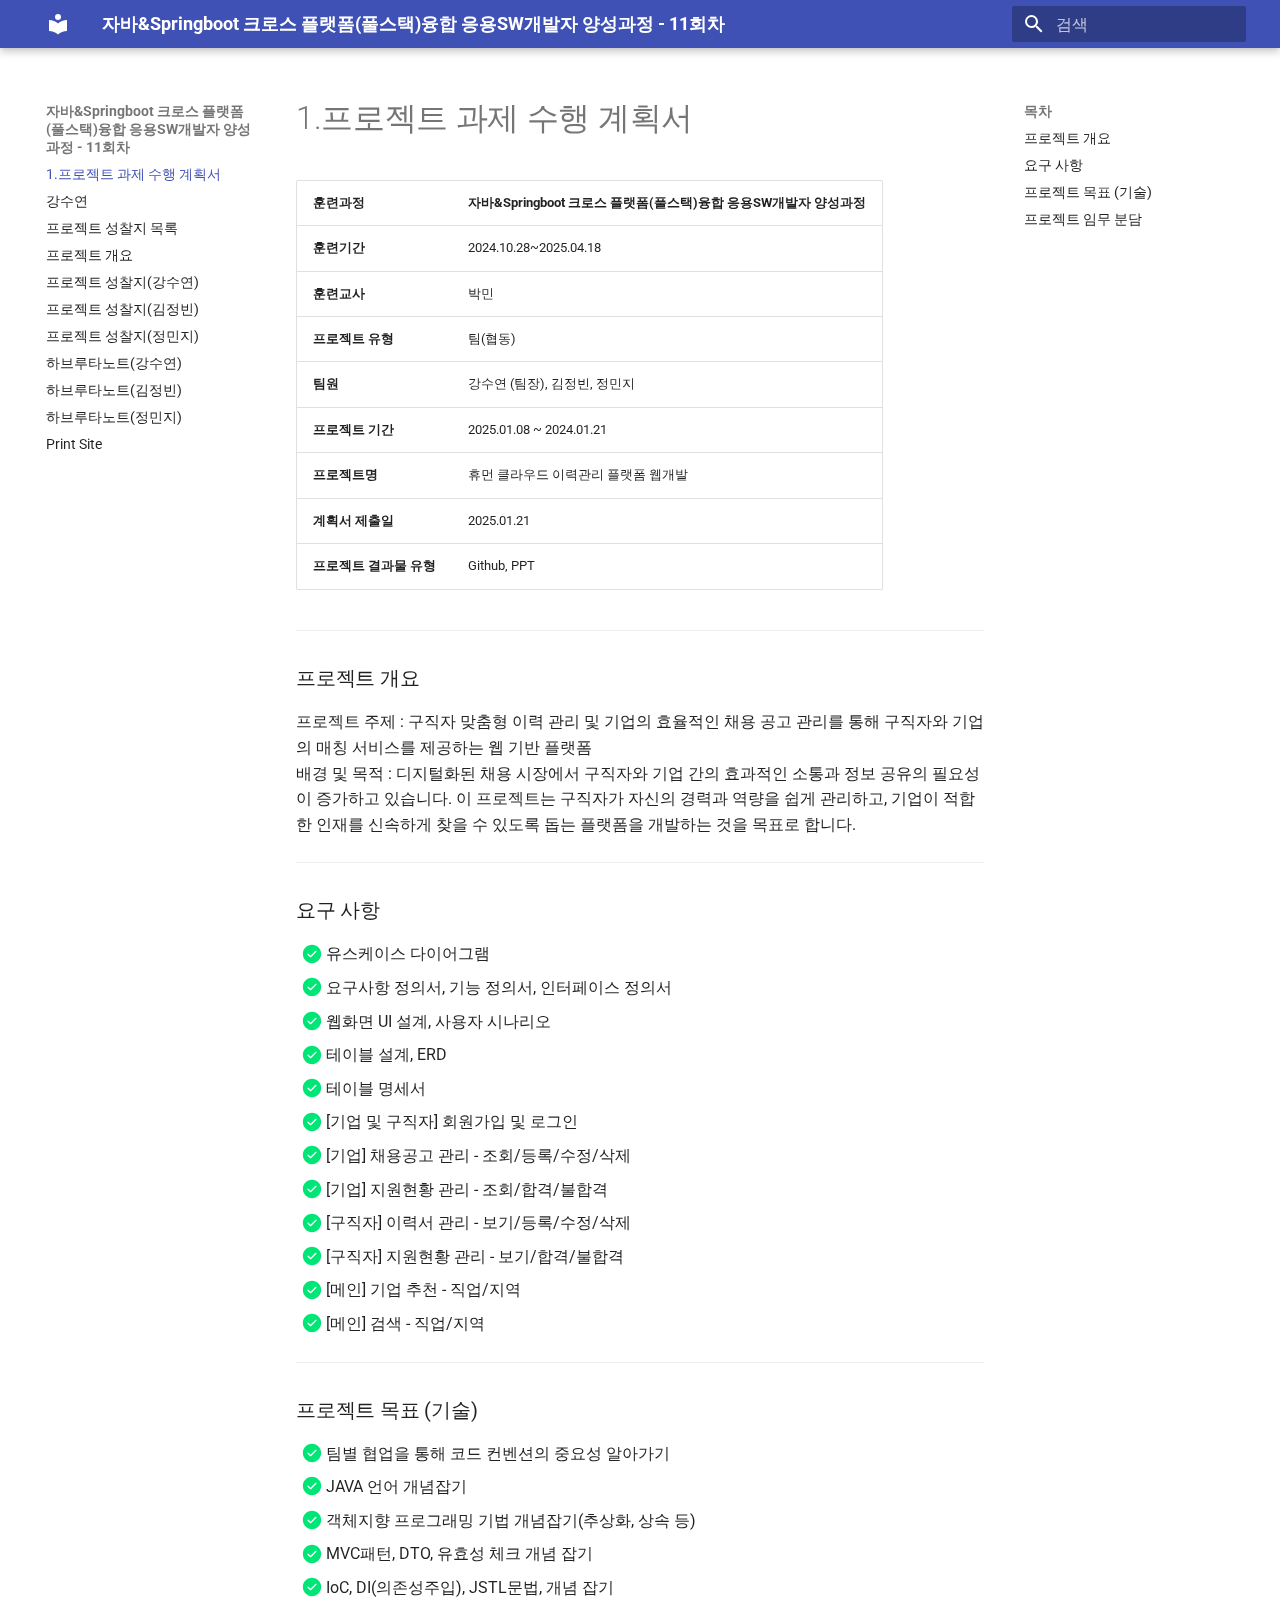
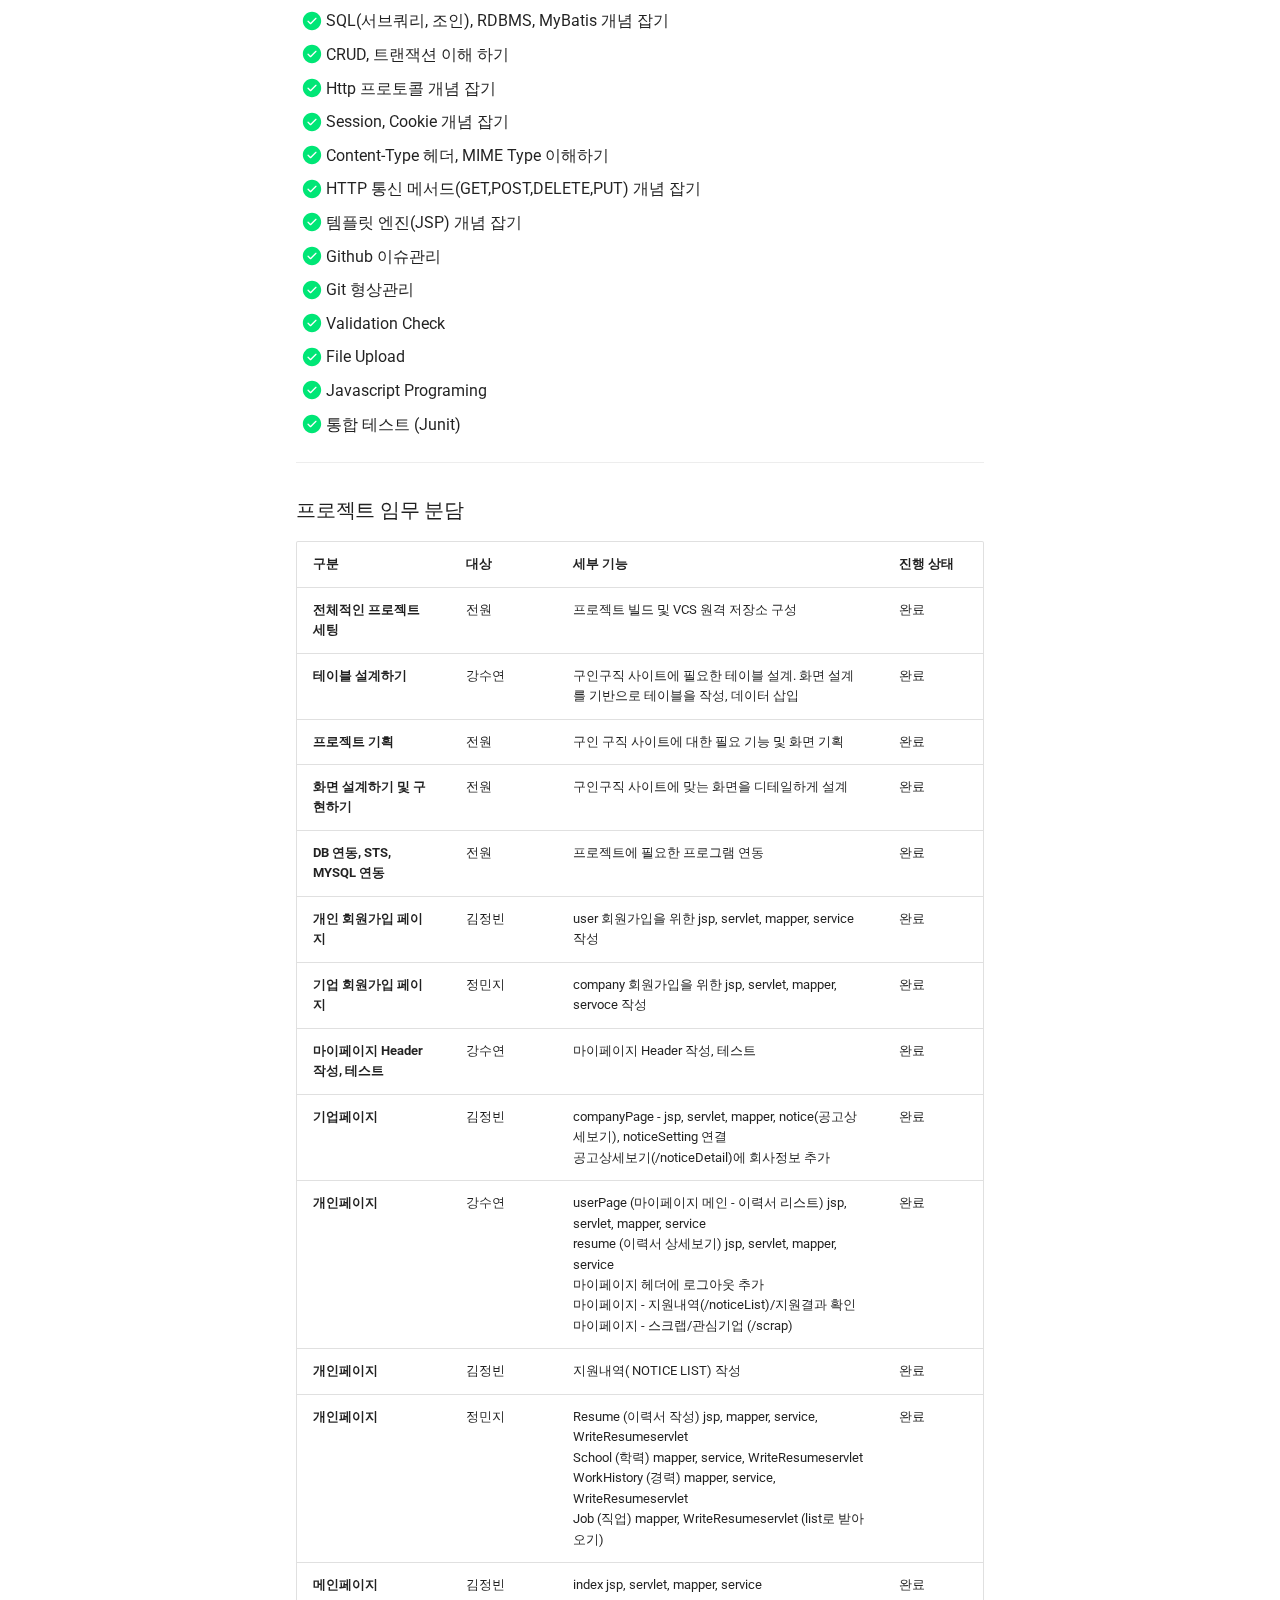
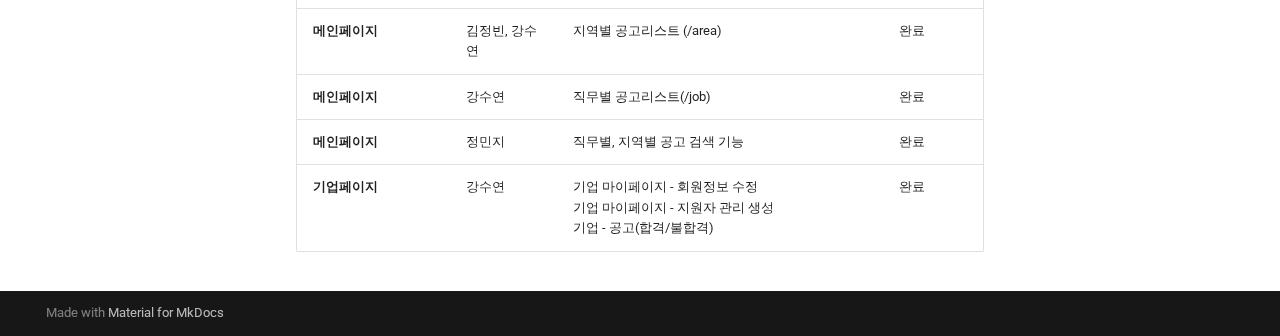
==== 1_프로젝트_과제_수행_계획서/index.html @ c9facabf "deploy: e6264c5f1b97efa5a31766cd94725ecb94659307" ====
<!doctype html>
<html lang="ko" class="no-js">
  <head>
    
      <meta charset="utf-8">
      <meta name="viewport" content="width=device-width,initial-scale=1">
      
      
      
      
      
        <link rel="next" href="../2_%ED%95%98%EB%B8%8C%EB%A3%A8%ED%83%80_%EB%85%B8%ED%8A%B8_%EB%AA%A9%EB%A1%9D/">
      
      
      <link rel="icon" href="../assets/images/favicon.png">
      <meta name="generator" content="mkdocs-1.6.1, mkdocs-material-9.6.3">
    
    
      
        <title>1.프로젝트 과제 수행 계획서 - 자바&Springboot 크로스 플랫폼(풀스택)융합 응용SW개발자 양성과정 - 11회차</title>
      
    
    
      <link rel="stylesheet" href="../assets/stylesheets/main.d7758b05.min.css">
      
      


    
    
      
    
    
      
        
        
        <link rel="preconnect" href="https://fonts.gstatic.com" crossorigin>
        <link rel="stylesheet" href="https://fonts.googleapis.com/css?family=Roboto:300,300i,400,400i,700,700i%7CRoboto+Mono:400,400i,700,700i&display=fallback">
        <style>:root{--md-text-font:"Roboto";--md-code-font:"Roboto Mono"}</style>
      
    
    
      <link rel="stylesheet" href="../css/print-site-enum-headings2.css">
    
      <link rel="stylesheet" href="../css/print-site-enum-headings3.css">
    
      <link rel="stylesheet" href="../css/print-site-enum-headings4.css">
    
      <link rel="stylesheet" href="../css/print-site-enum-headings5.css">
    
      <link rel="stylesheet" href="../css/print-site-enum-headings6.css">
    
      <link rel="stylesheet" href="../css/print-site.css">
    
      <link rel="stylesheet" href="../css/print-site-material.css">
    
    <script>__md_scope=new URL("..",location),__md_hash=e=>[...e].reduce(((e,_)=>(e<<5)-e+_.charCodeAt(0)),0),__md_get=(e,_=localStorage,t=__md_scope)=>JSON.parse(_.getItem(t.pathname+"."+e)),__md_set=(e,_,t=localStorage,a=__md_scope)=>{try{t.setItem(a.pathname+"."+e,JSON.stringify(_))}catch(e){}}</script>
    
      

    
    
    
  </head>
  
  
    <body dir="ltr">
  
    
    <input class="md-toggle" data-md-toggle="drawer" type="checkbox" id="__drawer" autocomplete="off">
    <input class="md-toggle" data-md-toggle="search" type="checkbox" id="__search" autocomplete="off">
    <label class="md-overlay" for="__drawer"></label>
    <div data-md-component="skip">
      
        
        <a href="#1" class="md-skip">
          콘텐츠로 이동
        </a>
      
    </div>
    <div data-md-component="announce">
      
    </div>
    
    
      

  

<header class="md-header md-header--shadow" data-md-component="header">
  <nav class="md-header__inner md-grid" aria-label="상단/헤더">
    <a href=".." title="자바&amp;Springboot 크로스 플랫폼(풀스택)융합 응용SW개발자 양성과정 - 11회차" class="md-header__button md-logo" aria-label="자바&Springboot 크로스 플랫폼(풀스택)융합 응용SW개발자 양성과정 - 11회차" data-md-component="logo">
      
  
  <svg xmlns="http://www.w3.org/2000/svg" viewBox="0 0 24 24"><path d="M12 8a3 3 0 0 0 3-3 3 3 0 0 0-3-3 3 3 0 0 0-3 3 3 3 0 0 0 3 3m0 3.54C9.64 9.35 6.5 8 3 8v11c3.5 0 6.64 1.35 9 3.54 2.36-2.19 5.5-3.54 9-3.54V8c-3.5 0-6.64 1.35-9 3.54"/></svg>

    </a>
    <label class="md-header__button md-icon" for="__drawer">
      
      <svg xmlns="http://www.w3.org/2000/svg" viewBox="0 0 24 24"><path d="M3 6h18v2H3zm0 5h18v2H3zm0 5h18v2H3z"/></svg>
    </label>
    <div class="md-header__title" data-md-component="header-title">
      <div class="md-header__ellipsis">
        <div class="md-header__topic">
          <span class="md-ellipsis">
            자바&Springboot 크로스 플랫폼(풀스택)융합 응용SW개발자 양성과정 - 11회차
          </span>
        </div>
        <div class="md-header__topic" data-md-component="header-topic">
          <span class="md-ellipsis">
            
              1.프로젝트 과제 수행 계획서
            
          </span>
        </div>
      </div>
    </div>
    
    
      <script>var palette=__md_get("__palette");if(palette&&palette.color){if("(prefers-color-scheme)"===palette.color.media){var media=matchMedia("(prefers-color-scheme: light)"),input=document.querySelector(media.matches?"[data-md-color-media='(prefers-color-scheme: light)']":"[data-md-color-media='(prefers-color-scheme: dark)']");palette.color.media=input.getAttribute("data-md-color-media"),palette.color.scheme=input.getAttribute("data-md-color-scheme"),palette.color.primary=input.getAttribute("data-md-color-primary"),palette.color.accent=input.getAttribute("data-md-color-accent")}for(var[key,value]of Object.entries(palette.color))document.body.setAttribute("data-md-color-"+key,value)}</script>
    
    
    
      <label class="md-header__button md-icon" for="__search">
        
        <svg xmlns="http://www.w3.org/2000/svg" viewBox="0 0 24 24"><path d="M9.5 3A6.5 6.5 0 0 1 16 9.5c0 1.61-.59 3.09-1.56 4.23l.27.27h.79l5 5-1.5 1.5-5-5v-.79l-.27-.27A6.52 6.52 0 0 1 9.5 16 6.5 6.5 0 0 1 3 9.5 6.5 6.5 0 0 1 9.5 3m0 2C7 5 5 7 5 9.5S7 14 9.5 14 14 12 14 9.5 12 5 9.5 5"/></svg>
      </label>
      <div class="md-search" data-md-component="search" role="dialog">
  <label class="md-search__overlay" for="__search"></label>
  <div class="md-search__inner" role="search">
    <form class="md-search__form" name="search">
      <input type="text" class="md-search__input" name="query" aria-label="검색" placeholder="검색" autocapitalize="off" autocorrect="off" autocomplete="off" spellcheck="false" data-md-component="search-query" required>
      <label class="md-search__icon md-icon" for="__search">
        
        <svg xmlns="http://www.w3.org/2000/svg" viewBox="0 0 24 24"><path d="M9.5 3A6.5 6.5 0 0 1 16 9.5c0 1.61-.59 3.09-1.56 4.23l.27.27h.79l5 5-1.5 1.5-5-5v-.79l-.27-.27A6.52 6.52 0 0 1 9.5 16 6.5 6.5 0 0 1 3 9.5 6.5 6.5 0 0 1 9.5 3m0 2C7 5 5 7 5 9.5S7 14 9.5 14 14 12 14 9.5 12 5 9.5 5"/></svg>
        
        <svg xmlns="http://www.w3.org/2000/svg" viewBox="0 0 24 24"><path d="M20 11v2H8l5.5 5.5-1.42 1.42L4.16 12l7.92-7.92L13.5 5.5 8 11z"/></svg>
      </label>
      <nav class="md-search__options" aria-label="검색">
        
        <button type="reset" class="md-search__icon md-icon" title="지우기" aria-label="지우기" tabindex="-1">
          
          <svg xmlns="http://www.w3.org/2000/svg" viewBox="0 0 24 24"><path d="M19 6.41 17.59 5 12 10.59 6.41 5 5 6.41 10.59 12 5 17.59 6.41 19 12 13.41 17.59 19 19 17.59 13.41 12z"/></svg>
        </button>
      </nav>
      
    </form>
    <div class="md-search__output">
      <div class="md-search__scrollwrap" tabindex="0" data-md-scrollfix>
        <div class="md-search-result" data-md-component="search-result">
          <div class="md-search-result__meta">
            검색 초기화
          </div>
          <ol class="md-search-result__list" role="presentation"></ol>
        </div>
      </div>
    </div>
  </div>
</div>
    
    
  </nav>
  
</header>
    
    <div class="md-container" data-md-component="container">
      
      
        
          
        
      
      <main class="md-main" data-md-component="main">
        <div class="md-main__inner md-grid">
          
            
              
              <div class="md-sidebar md-sidebar--primary" data-md-component="sidebar" data-md-type="navigation" >
                <div class="md-sidebar__scrollwrap">
                  <div class="md-sidebar__inner">
                    



<nav class="md-nav md-nav--primary" aria-label="네비게이션" data-md-level="0">
  <label class="md-nav__title" for="__drawer">
    <a href=".." title="자바&amp;Springboot 크로스 플랫폼(풀스택)융합 응용SW개발자 양성과정 - 11회차" class="md-nav__button md-logo" aria-label="자바&Springboot 크로스 플랫폼(풀스택)융합 응용SW개발자 양성과정 - 11회차" data-md-component="logo">
      
  
  <svg xmlns="http://www.w3.org/2000/svg" viewBox="0 0 24 24"><path d="M12 8a3 3 0 0 0 3-3 3 3 0 0 0-3-3 3 3 0 0 0-3 3 3 3 0 0 0 3 3m0 3.54C9.64 9.35 6.5 8 3 8v11c3.5 0 6.64 1.35 9 3.54 2.36-2.19 5.5-3.54 9-3.54V8c-3.5 0-6.64 1.35-9 3.54"/></svg>

    </a>
    자바&Springboot 크로스 플랫폼(풀스택)융합 응용SW개발자 양성과정 - 11회차
  </label>
  
  <ul class="md-nav__list" data-md-scrollfix>
    
      
      
  
  
    
  
  
  
    <li class="md-nav__item md-nav__item--active">
      
      <input class="md-nav__toggle md-toggle" type="checkbox" id="__toc">
      
      
        
      
      
        <label class="md-nav__link md-nav__link--active" for="__toc">
          
  
  <span class="md-ellipsis">
    1.프로젝트 과제 수행 계획서
    
  </span>
  

          <span class="md-nav__icon md-icon"></span>
        </label>
      
      <a href="./" class="md-nav__link md-nav__link--active">
        
  
  <span class="md-ellipsis">
    1.프로젝트 과제 수행 계획서
    
  </span>
  

      </a>
      
        

<nav class="md-nav md-nav--secondary" aria-label="목차">
  
  
  
    
  
  
    <label class="md-nav__title" for="__toc">
      <span class="md-nav__icon md-icon"></span>
      목차
    </label>
    <ul class="md-nav__list" data-md-component="toc" data-md-scrollfix>
      
        <li class="md-nav__item">
  <a href="#_1" class="md-nav__link">
    <span class="md-ellipsis">
      프로젝트 개요
    </span>
  </a>
  
</li>
      
        <li class="md-nav__item">
  <a href="#_2" class="md-nav__link">
    <span class="md-ellipsis">
      요구 사항
    </span>
  </a>
  
</li>
      
        <li class="md-nav__item">
  <a href="#_3" class="md-nav__link">
    <span class="md-ellipsis">
      프로젝트 목표 (기술)
    </span>
  </a>
  
</li>
      
        <li class="md-nav__item">
  <a href="#_4" class="md-nav__link">
    <span class="md-ellipsis">
      프로젝트 임무 분담
    </span>
  </a>
  
</li>
      
    </ul>
  
</nav>
      
    </li>
  

    
      
      
  
  
  
  
    <li class="md-nav__item">
      <a href="../2_%ED%95%98%EB%B8%8C%EB%A3%A8%ED%83%80_%EB%85%B8%ED%8A%B8_%EB%AA%A9%EB%A1%9D/" class="md-nav__link">
        
  
  <span class="md-ellipsis">
    강수연
    
  </span>
  

      </a>
    </li>
  

    
      
      
  
  
  
  
    <li class="md-nav__item">
      <a href="../3_%ED%94%84%EB%A1%9C%EC%A0%9D%ED%8A%B8_%EC%84%B1%EC%B0%B0%EC%A7%80_%EB%AA%A9%EB%A1%9D/" class="md-nav__link">
        
  
  <span class="md-ellipsis">
    프로젝트 성찰지 목록
    
  </span>
  

      </a>
    </li>
  

    
      
      
  
  
  
  
    <li class="md-nav__item">
      <a href="../Readme/" class="md-nav__link">
        
  
  <span class="md-ellipsis">
    프로젝트 개요
    
  </span>
  

      </a>
    </li>
  

    
      
      
  
  
  
  
    <li class="md-nav__item">
      <a href="../%ED%94%84%EB%A1%9C%EC%A0%9D%ED%8A%B8_%EC%84%B1%EC%B0%B0%EC%A7%80_%EA%B0%95%EC%88%98%EC%97%B0/" class="md-nav__link">
        
  
  <span class="md-ellipsis">
    프로젝트 성찰지(강수연)
    
  </span>
  

      </a>
    </li>
  

    
      
      
  
  
  
  
    <li class="md-nav__item">
      <a href="../%ED%94%84%EB%A1%9C%EC%A0%9D%ED%8A%B8_%EC%84%B1%EC%B0%B0%EC%A7%80_%EA%B9%80%EC%A0%95%EB%B9%88/" class="md-nav__link">
        
  
  <span class="md-ellipsis">
    프로젝트 성찰지(김정빈)
    
  </span>
  

      </a>
    </li>
  

    
      
      
  
  
  
  
    <li class="md-nav__item">
      <a href="../%ED%94%84%EB%A1%9C%EC%A0%9D%ED%8A%B8_%EC%84%B1%EC%B0%B0%EC%A7%80_%EC%A0%95%EB%AF%BC%EC%A7%80/" class="md-nav__link">
        
  
  <span class="md-ellipsis">
    프로젝트 성찰지(정민지)
    
  </span>
  

      </a>
    </li>
  

    
      
      
  
  
  
  
    <li class="md-nav__item">
      <a href="../%ED%95%98%EB%B8%8C%EB%A3%A8%ED%83%80_%EB%85%B8%ED%8A%B8%28%EA%B0%95%EC%88%98%EC%97%B0%29/" class="md-nav__link">
        
  
  <span class="md-ellipsis">
    하브루타노트(강수연)
    
  </span>
  

      </a>
    </li>
  

    
      
      
  
  
  
  
    <li class="md-nav__item">
      <a href="../%ED%95%98%EB%B8%8C%EB%A3%A8%ED%83%80_%EB%85%B8%ED%8A%B8%28%EA%B9%80%EC%A0%95%EB%B9%88%29/" class="md-nav__link">
        
  
  <span class="md-ellipsis">
    하브루타노트(김정빈)
    
  </span>
  

      </a>
    </li>
  

    
      
      
  
  
  
  
    <li class="md-nav__item">
      <a href="../%ED%95%98%EB%B8%8C%EB%A3%A8%ED%83%80_%EB%85%B8%ED%8A%B8%28%EC%A0%95%EB%AF%BC%EC%A7%80%29/" class="md-nav__link">
        
  
  <span class="md-ellipsis">
    하브루타노트(정민지)
    
  </span>
  

      </a>
    </li>
  

    
      
      
  
  
  
  
    <li class="md-nav__item">
      <a href="../print_page/" class="md-nav__link">
        
  
  <span class="md-ellipsis">
    Print Site
    
  </span>
  

      </a>
    </li>
  

    
  </ul>
</nav>
                  </div>
                </div>
              </div>
            
            
              
              <div class="md-sidebar md-sidebar--secondary" data-md-component="sidebar" data-md-type="toc" >
                <div class="md-sidebar__scrollwrap">
                  <div class="md-sidebar__inner">
                    

<nav class="md-nav md-nav--secondary" aria-label="목차">
  
  
  
    
  
  
    <label class="md-nav__title" for="__toc">
      <span class="md-nav__icon md-icon"></span>
      목차
    </label>
    <ul class="md-nav__list" data-md-component="toc" data-md-scrollfix>
      
        <li class="md-nav__item">
  <a href="#_1" class="md-nav__link">
    <span class="md-ellipsis">
      프로젝트 개요
    </span>
  </a>
  
</li>
      
        <li class="md-nav__item">
  <a href="#_2" class="md-nav__link">
    <span class="md-ellipsis">
      요구 사항
    </span>
  </a>
  
</li>
      
        <li class="md-nav__item">
  <a href="#_3" class="md-nav__link">
    <span class="md-ellipsis">
      프로젝트 목표 (기술)
    </span>
  </a>
  
</li>
      
        <li class="md-nav__item">
  <a href="#_4" class="md-nav__link">
    <span class="md-ellipsis">
      프로젝트 임무 분담
    </span>
  </a>
  
</li>
      
    </ul>
  
</nav>
                  </div>
                </div>
              </div>
            
          
          
            <div class="md-content" data-md-component="content">
              <article class="md-content__inner md-typeset">
                
                  



<h1 id="1">1.프로젝트 과제 수행 계획서</h1>
<table>
<thead>
<tr>
<th><strong>훈련과정</strong></th>
<th>자바&amp;Springboot 크로스 플랫폼(풀스택)융합 응용SW개발자 양성과정</th>
</tr>
</thead>
<tbody>
<tr>
<td><strong>훈련기간</strong></td>
<td>2024.10.28~2025.04.18</td>
</tr>
<tr>
<td><strong>훈련교사</strong></td>
<td>박민</td>
</tr>
<tr>
<td><strong>프로젝트 유형</strong></td>
<td>팀(협동)</td>
</tr>
<tr>
<td><strong>팀원</strong></td>
<td>강수연 (팀장), 김정빈, 정민지</td>
</tr>
<tr>
<td><strong>프로젝트 기간</strong></td>
<td>2025.01.08 ~ 2024.01.21</td>
</tr>
<tr>
<td><strong>프로젝트명</strong></td>
<td>휴먼 클라우드 이력관리 플랫폼 웹개발</td>
</tr>
<tr>
<td><strong>계획서 제출일</strong></td>
<td>2025.01.21</td>
</tr>
<tr>
<td><strong>프로젝트 결과물 유형</strong></td>
<td>Github, PPT</td>
</tr>
</tbody>
</table>
<hr />
<h3 id="_1">프로젝트 개요</h3>
<p>프로젝트 주제 : 구직자 맞춤형 이력 관리 및 기업의 효율적인 채용 공고 관리를 통해 구직자와 기업의 매칭 서비스를 제공하는 웹 기반 플랫폼 <br>
배경 및 목적 : 디지털화된 채용 시장에서 구직자와 기업 간의 효과적인 소통과 정보 공유의 필요성이 증가하고 있습니다. 이 프로젝트는 구직자가 자신의 경력과 역량을 쉽게 관리하고, 기업이 적합한 인재를 신속하게 찾을 수 있도록 돕는 플랫폼을 개발하는 것을 목표로 합니다.</p>
<hr />
<h3 id="_2">요구 사항</h3>
<ul class="task-list">
<li class="task-list-item"><label class="task-list-control"><input type="checkbox" disabled checked/><span class="task-list-indicator"></span></label> 유스케이스 다이어그램</li>
<li class="task-list-item"><label class="task-list-control"><input type="checkbox" disabled checked/><span class="task-list-indicator"></span></label> 요구사항 정의서, 기능 정의서, 인터페이스 정의서</li>
<li class="task-list-item"><label class="task-list-control"><input type="checkbox" disabled checked/><span class="task-list-indicator"></span></label> 웹화면 UI 설계, 사용자 시나리오</li>
<li class="task-list-item"><label class="task-list-control"><input type="checkbox" disabled checked/><span class="task-list-indicator"></span></label> 테이블 설계, ERD</li>
<li class="task-list-item"><label class="task-list-control"><input type="checkbox" disabled checked/><span class="task-list-indicator"></span></label> 테이블 명세서</li>
<li class="task-list-item"><label class="task-list-control"><input type="checkbox" disabled checked/><span class="task-list-indicator"></span></label> [기업 및 구직자] 회원가입 및 로그인</li>
<li class="task-list-item"><label class="task-list-control"><input type="checkbox" disabled checked/><span class="task-list-indicator"></span></label> [기업] 채용공고 관리 - 조회/등록/수정/삭제</li>
<li class="task-list-item"><label class="task-list-control"><input type="checkbox" disabled checked/><span class="task-list-indicator"></span></label> [기업] 지원현황 관리 - 조회/합격/불합격</li>
<li class="task-list-item"><label class="task-list-control"><input type="checkbox" disabled checked/><span class="task-list-indicator"></span></label> [구직자] 이력서 관리 - 보기/등록/수정/삭제</li>
<li class="task-list-item"><label class="task-list-control"><input type="checkbox" disabled checked/><span class="task-list-indicator"></span></label> [구직자] 지원현황 관리 - 보기/합격/불합격</li>
<li class="task-list-item"><label class="task-list-control"><input type="checkbox" disabled checked/><span class="task-list-indicator"></span></label> [메인] 기업 추천 - 직업/지역</li>
<li class="task-list-item"><label class="task-list-control"><input type="checkbox" disabled checked/><span class="task-list-indicator"></span></label> [메인] 검색 - 직업/지역</li>
</ul>
<hr />
<h3 id="_3">프로젝트 목표 (기술)</h3>
<ul class="task-list">
<li class="task-list-item"><label class="task-list-control"><input type="checkbox" disabled checked/><span class="task-list-indicator"></span></label> 팀별 협업을 통해 코드 컨벤션의 중요성 알아가기</li>
<li class="task-list-item"><label class="task-list-control"><input type="checkbox" disabled checked/><span class="task-list-indicator"></span></label> JAVA 언어 개념잡기</li>
<li class="task-list-item"><label class="task-list-control"><input type="checkbox" disabled checked/><span class="task-list-indicator"></span></label> 객체지향 프로그래밍 기법 개념잡기(추상화, 상속 등)</li>
<li class="task-list-item"><label class="task-list-control"><input type="checkbox" disabled checked/><span class="task-list-indicator"></span></label> MVC패턴, DTO, 유효성 체크 개념 잡기</li>
<li class="task-list-item"><label class="task-list-control"><input type="checkbox" disabled checked/><span class="task-list-indicator"></span></label> IoC, DI(의존성주입), JSTL문법, 개념 잡기</li>
<li class="task-list-item"><label class="task-list-control"><input type="checkbox" disabled checked/><span class="task-list-indicator"></span></label> SQL(서브쿼리, 조인), RDBMS, MyBatis 개념 잡기</li>
<li class="task-list-item"><label class="task-list-control"><input type="checkbox" disabled checked/><span class="task-list-indicator"></span></label> CRUD, 트랜잭션 이해 하기</li>
<li class="task-list-item"><label class="task-list-control"><input type="checkbox" disabled checked/><span class="task-list-indicator"></span></label> Http 프로토콜 개념 잡기</li>
<li class="task-list-item"><label class="task-list-control"><input type="checkbox" disabled checked/><span class="task-list-indicator"></span></label> Session, Cookie 개념 잡기</li>
<li class="task-list-item"><label class="task-list-control"><input type="checkbox" disabled checked/><span class="task-list-indicator"></span></label> Content-Type 헤더, MIME Type 이해하기</li>
<li class="task-list-item"><label class="task-list-control"><input type="checkbox" disabled checked/><span class="task-list-indicator"></span></label> HTTP 통신 메서드(GET,POST,DELETE,PUT) 개념 잡기</li>
<li class="task-list-item"><label class="task-list-control"><input type="checkbox" disabled checked/><span class="task-list-indicator"></span></label> 템플릿 엔진(JSP) 개념 잡기</li>
<li class="task-list-item"><label class="task-list-control"><input type="checkbox" disabled checked/><span class="task-list-indicator"></span></label> Github 이슈관리</li>
<li class="task-list-item"><label class="task-list-control"><input type="checkbox" disabled checked/><span class="task-list-indicator"></span></label> Git 형상관리</li>
<li class="task-list-item"><label class="task-list-control"><input type="checkbox" disabled checked/><span class="task-list-indicator"></span></label> Validation Check</li>
<li class="task-list-item"><label class="task-list-control"><input type="checkbox" disabled checked/><span class="task-list-indicator"></span></label> File Upload</li>
<li class="task-list-item"><label class="task-list-control"><input type="checkbox" disabled checked/><span class="task-list-indicator"></span></label> Javascript Programing</li>
<li class="task-list-item"><label class="task-list-control"><input type="checkbox" disabled checked/><span class="task-list-indicator"></span></label> 통합 테스트 (Junit)</li>
</ul>
<hr />
<h3 id="_4">프로젝트 임무 분담</h3>
<table>
<thead>
<tr>
<th style="text-align: left;"><strong>구분</strong></th>
<th style="text-align: left;"><strong>대상</strong></th>
<th style="text-align: left;"><strong>세부 기능</strong></th>
<th style="text-align: left;"><strong>진행 상태</strong></th>
</tr>
</thead>
<tbody>
<tr>
<td style="text-align: left;"><strong>전체적인 프로젝트 세팅</strong></td>
<td style="text-align: left;">전원</td>
<td style="text-align: left;">프로젝트 빌드 및 VCS 원격 저장소 구성</td>
<td style="text-align: left;">완료</td>
</tr>
<tr>
<td style="text-align: left;"><strong>테이블 설계하기</strong></td>
<td style="text-align: left;">강수연</td>
<td style="text-align: left;">구인구직 사이트에 필요한 테이블 설계. 화면 설계를 기반으로 테이블을 작성, 데이터 삽입</td>
<td style="text-align: left;">완료</td>
</tr>
<tr>
<td style="text-align: left;"><strong>프로젝트 기획</strong></td>
<td style="text-align: left;">전원</td>
<td style="text-align: left;">구인 구직 사이트에 대한 필요 기능 및 화면 기획</td>
<td style="text-align: left;">완료</td>
</tr>
<tr>
<td style="text-align: left;"><strong>화면 설계하기 및 구현하기</strong></td>
<td style="text-align: left;">전원</td>
<td style="text-align: left;">구인구직 사이트에 맞는 화면을 디테일하게 설계</td>
<td style="text-align: left;">완료</td>
</tr>
<tr>
<td style="text-align: left;"><strong>DB 연동, STS, MYSQL 연동</strong></td>
<td style="text-align: left;">전원</td>
<td style="text-align: left;">프로젝트에 필요한 프로그램 연동</td>
<td style="text-align: left;">완료</td>
</tr>
<tr>
<td style="text-align: left;"><strong>개인 회원가입 페이지</strong></td>
<td style="text-align: left;">김정빈</td>
<td style="text-align: left;">user 회원가입을 위한 jsp, servlet, mapper, service 작성</td>
<td style="text-align: left;">완료</td>
</tr>
<tr>
<td style="text-align: left;"><strong>기업 회원가입 페이지</strong></td>
<td style="text-align: left;">정민지</td>
<td style="text-align: left;">company 회원가입을 위한 jsp, servlet, mapper, servoce 작성</td>
<td style="text-align: left;">완료</td>
</tr>
<tr>
<td style="text-align: left;"><strong>마이페이지 Header 작성, 테스트</strong></td>
<td style="text-align: left;">강수연</td>
<td style="text-align: left;">마이페이지 Header 작성, 테스트</td>
<td style="text-align: left;">완료</td>
</tr>
<tr>
<td style="text-align: left;"><strong>기업페이지</strong></td>
<td style="text-align: left;">김정빈</td>
<td style="text-align: left;">companyPage - jsp, servlet, mapper, notice(공고상세보기), noticeSetting 연결<br> 공고상세보기(/noticeDetail)에 회사정보 추가</td>
<td style="text-align: left;">완료</td>
</tr>
<tr>
<td style="text-align: left;"><strong>개인페이지</strong></td>
<td style="text-align: left;">강수연</td>
<td style="text-align: left;">userPage (마이페이지 메인 - 이력서 리스트) jsp, servlet, mapper, service <br>resume (이력서 상세보기) jsp, servlet, mapper, service<br>마이페이지 헤더에 로그아웃 추가<br>마이페이지 - 지원내역(/noticeList)/지원결과 확인 <br>마이페이지 - 스크랩/관심기업 (/scrap)</td>
<td style="text-align: left;">완료</td>
</tr>
<tr>
<td style="text-align: left;"><strong>개인페이지</strong></td>
<td style="text-align: left;">김정빈</td>
<td style="text-align: left;">지원내역( NOTICE LIST) 작성</td>
<td style="text-align: left;">완료</td>
</tr>
<tr>
<td style="text-align: left;"><strong>개인페이지</strong></td>
<td style="text-align: left;">정민지</td>
<td style="text-align: left;">Resume (이력서 작성) jsp, mapper, service, WriteResumeservlet<br>School (학력) mapper, service, WriteResumeservlet<br>WorkHistory (경력) mapper, service, WriteResumeservlet<br>Job (직업) mapper, WriteResumeservlet (list로 받아오기)</td>
<td style="text-align: left;">완료</td>
</tr>
<tr>
<td style="text-align: left;"><strong>메인페이지</strong></td>
<td style="text-align: left;">김정빈</td>
<td style="text-align: left;">index jsp, servlet, mapper, service</td>
<td style="text-align: left;">완료</td>
</tr>
<tr>
<td style="text-align: left;"><strong>메인페이지</strong></td>
<td style="text-align: left;">김정빈, 강수연</td>
<td style="text-align: left;">지역별 공고리스트 (/area)</td>
<td style="text-align: left;">완료</td>
</tr>
<tr>
<td style="text-align: left;"><strong>메인페이지</strong></td>
<td style="text-align: left;">강수연</td>
<td style="text-align: left;">직무별 공고리스트(/job)</td>
<td style="text-align: left;">완료</td>
</tr>
<tr>
<td style="text-align: left;"><strong>메인페이지</strong></td>
<td style="text-align: left;">정민지</td>
<td style="text-align: left;">직무별, 지역별 공고 검색 기능</td>
<td style="text-align: left;">완료</td>
</tr>
<tr>
<td style="text-align: left;"><strong>기업페이지</strong></td>
<td style="text-align: left;">강수연</td>
<td style="text-align: left;">기업 마이페이지 - 회원정보 수정<br> 기업 마이페이지 - 지원자 관리 생성<br> 기업 - 공고(합격/불합격)</td>
<td style="text-align: left;">완료</td>
</tr>
</tbody>
</table>












                
              </article>
            </div>
          
          
<script>var target=document.getElementById(location.hash.slice(1));target&&target.name&&(target.checked=target.name.startsWith("__tabbed_"))</script>
        </div>
        
      </main>
      
        <footer class="md-footer">
  
  <div class="md-footer-meta md-typeset">
    <div class="md-footer-meta__inner md-grid">
      <div class="md-copyright">
  
  
    Made with
    <a href="https://squidfunk.github.io/mkdocs-material/" target="_blank" rel="noopener">
      Material for MkDocs
    </a>
  
</div>
      
    </div>
  </div>
</footer>
      
    </div>
    <div class="md-dialog" data-md-component="dialog">
      <div class="md-dialog__inner md-typeset"></div>
    </div>
    
    
    <script id="__config" type="application/json">{"base": "..", "features": [], "search": "../assets/javascripts/workers/search.f8cc74c7.min.js", "translations": {"clipboard.copied": "\ud074\ub9bd\ubcf4\ub4dc\uc5d0 \ubcf5\uc0ac\ub428", "clipboard.copy": "\ud074\ub9bd\ubcf4\ub4dc\ub85c \ubcf5\uc0ac", "search.result.more.one": "\uc774 \ubb38\uc11c\uc5d0\uc11c 1\uac1c\uc758 \uac80\uc0c9 \uacb0\uacfc \ub354 \ubcf4\uae30", "search.result.more.other": "\uc774 \ubb38\uc11c\uc5d0\uc11c #\uac1c\uc758 \uac80\uc0c9 \uacb0\uacfc \ub354 \ubcf4\uae30", "search.result.none": "\uac80\uc0c9\uc5b4\uc640 \uc77c\uce58\ud558\ub294 \ubb38\uc11c\uac00 \uc5c6\uc2b5\ub2c8\ub2e4", "search.result.one": "1\uac1c\uc758 \uc77c\uce58\ud558\ub294 \ubb38\uc11c", "search.result.other": "#\uac1c\uc758 \uc77c\uce58\ud558\ub294 \ubb38\uc11c", "search.result.placeholder": "\uac80\uc0c9\uc5b4\ub97c \uc785\ub825\ud558\uc138\uc694", "search.result.term.missing": "\ud3ec\ud568\ub418\uc9c0 \uc54a\uc740 \uac80\uc0c9\uc5b4", "select.version": "\ubc84\uc804 \uc120\ud0dd"}}</script>
    
    
      <script src="../assets/javascripts/bundle.f1b6f286.min.js"></script>
      
        <script src="../js/print-site.js"></script>
      
    
  </body>
</html>
---- assets/stylesheets/main.d7758b05.min.css ----
@charset "UTF-8";html{-webkit-text-size-adjust:none;-moz-text-size-adjust:none;text-size-adjust:none;box-sizing:border-box}*,:after,:before{box-sizing:inherit}@media (prefers-reduced-motion){*,:after,:before{transition:none!important}}body{margin:0}a,button,input,label{-webkit-tap-highlight-color:transparent}a{color:inherit;text-decoration:none}hr{border:0;box-sizing:initial;display:block;height:.05rem;overflow:visible;padding:0}small{font-size:80%}sub,sup{line-height:1em}img{border-style:none}table{border-collapse:initial;border-spacing:0}td,th{font-weight:400;vertical-align:top}button{background:#0000;border:0;font-family:inherit;font-size:inherit;margin:0;padding:0}input{border:0;outline:none}:root{--md-primary-fg-color:#4051b5;--md-primary-fg-color--light:#5d6cc0;--md-primary-fg-color--dark:#303fa1;--md-primary-bg-color:#fff;--md-primary-bg-color--light:#ffffffb3;--md-accent-fg-color:#526cfe;--md-accent-fg-color--transparent:#526cfe1a;--md-accent-bg-color:#fff;--md-accent-bg-color--light:#ffffffb3}[data-md-color-scheme=default]{color-scheme:light}[data-md-color-scheme=default] img[src$="#gh-dark-mode-only"],[data-md-color-scheme=default] img[src$="#only-dark"]{display:none}:root,[data-md-color-scheme=default]{--md-hue:225deg;--md-default-fg-color:#000000de;--md-default-fg-color--light:#0000008a;--md-default-fg-color--lighter:#00000052;--md-default-fg-color--lightest:#00000012;--md-default-bg-color:#fff;--md-default-bg-color--light:#ffffffb3;--md-default-bg-color--lighter:#ffffff4d;--md-default-bg-color--lightest:#ffffff1f;--md-code-fg-color:#36464e;--md-code-bg-color:#f5f5f5;--md-code-hl-color:#4287ff;--md-code-hl-color--light:#4287ff1a;--md-code-hl-number-color:#d52a2a;--md-code-hl-special-color:#db1457;--md-code-hl-function-color:#a846b9;--md-code-hl-constant-color:#6e59d9;--md-code-hl-keyword-color:#3f6ec6;--md-code-hl-string-color:#1c7d4d;--md-code-hl-name-color:var(--md-code-fg-color);--md-code-hl-operator-color:var(--md-default-fg-color--light);--md-code-hl-punctuation-color:var(--md-default-fg-color--light);--md-code-hl-comment-color:var(--md-default-fg-color--light);--md-code-hl-generic-color:var(--md-default-fg-color--light);--md-code-hl-variable-color:var(--md-default-fg-color--light);--md-typeset-color:var(--md-default-fg-color);--md-typeset-a-color:var(--md-primary-fg-color);--md-typeset-del-color:#f5503d26;--md-typeset-ins-color:#0bd57026;--md-typeset-kbd-color:#fafafa;--md-typeset-kbd-accent-color:#fff;--md-typeset-kbd-border-color:#b8b8b8;--md-typeset-mark-color:#ffff0080;--md-typeset-table-color:#0000001f;--md-typeset-table-color--light:rgba(0,0,0,.035);--md-admonition-fg-color:var(--md-default-fg-color);--md-admonition-bg-color:var(--md-default-bg-color);--md-warning-fg-color:#000000de;--md-warning-bg-color:#ff9;--md-footer-fg-color:#fff;--md-footer-fg-color--light:#ffffffb3;--md-footer-fg-color--lighter:#ffffff73;--md-footer-bg-color:#000000de;--md-footer-bg-color--dark:#00000052;--md-shadow-z1:0 0.2rem 0.5rem #0000000d,0 0 0.05rem #0000001a;--md-shadow-z2:0 0.2rem 0.5rem #0000001a,0 0 0.05rem #00000040;--md-shadow-z3:0 0.2rem 0.5rem #0003,0 0 0.05rem #00000059}.md-icon svg{fill:currentcolor;display:block;height:1.2rem;width:1.2rem}body{-webkit-font-smoothing:antialiased;-moz-osx-font-smoothing:grayscale;--md-text-font-family:var(--md-text-font,_),-apple-system,BlinkMacSystemFont,Helvetica,Arial,sans-serif;--md-code-font-family:var(--md-code-font,_),SFMono-Regular,Consolas,Menlo,monospace}aside,body,input{font-feature-settings:"kern","liga";color:var(--md-typeset-color);font-family:var(--md-text-font-family)}code,kbd,pre{font-feature-settings:"kern";font-family:var(--md-code-font-family)}:root{--md-typeset-table-sort-icon:url('data:image/svg+xml;charset=utf-8,<svg xmlns="http://www.w3.org/2000/svg" viewBox="0 0 24 24"><path d="m18 21-4-4h3V7h-3l4-4 4 4h-3v10h3M2 19v-2h10v2M2 13v-2h7v2M2 7V5h4v2z"/></svg>');--md-typeset-table-sort-icon--asc:url('data:image/svg+xml;charset=utf-8,<svg xmlns="http://www.w3.org/2000/svg" viewBox="0 0 24 24"><path d="M19 17h3l-4 4-4-4h3V3h2M2 17h10v2H2M6 5v2H2V5m0 6h7v2H2z"/></svg>');--md-typeset-table-sort-icon--desc:url('data:image/svg+xml;charset=utf-8,<svg xmlns="http://www.w3.org/2000/svg" viewBox="0 0 24 24"><path d="M19 7h3l-4-4-4 4h3v14h2M2 17h10v2H2M6 5v2H2V5m0 6h7v2H2z"/></svg>')}.md-typeset{-webkit-print-color-adjust:exact;color-adjust:exact;font-size:.8rem;line-height:1.6;overflow-wrap:break-word}@media print{.md-typeset{font-size:.68rem}}.md-typeset blockquote,.md-typeset dl,.md-typeset figure,.md-typeset ol,.md-typeset pre,.md-typeset ul{margin-bottom:1em;margin-top:1em}.md-typeset h1{color:var(--md-default-fg-color--light);font-size:2em;line-height:1.3;margin:0 0 1.25em}.md-typeset h1,.md-typeset h2{font-weight:300;letter-spacing:-.01em}.md-typeset h2{font-size:1.5625em;line-height:1.4;margin:1.6em 0 .64em}.md-typeset h3{font-size:1.25em;font-weight:400;letter-spacing:-.01em;line-height:1.5;margin:1.6em 0 .8em}.md-typeset h2+h3{margin-top:.8em}.md-typeset h4{font-weight:700;letter-spacing:-.01em;margin:1em 0}.md-typeset h5,.md-typeset h6{color:var(--md-default-fg-color--light);font-size:.8em;font-weight:700;letter-spacing:-.01em;margin:1.25em 0}.md-typeset h5{text-transform:uppercase}.md-typeset h5 code{text-transform:none}.md-typeset hr{border-bottom:.05rem solid var(--md-default-fg-color--lightest);display:flow-root;margin:1.5em 0}.md-typeset a{color:var(--md-typeset-a-color);word-break:break-word}.md-typeset a,.md-typeset a:before{transition:color 125ms}.md-typeset a:focus,.md-typeset a:hover{color:var(--md-accent-fg-color)}.md-typeset a:focus code,.md-typeset a:hover code{background-color:var(--md-accent-fg-color--transparent)}.md-typeset a code{color:currentcolor;transition:background-color 125ms}.md-typeset a.focus-visible{outline-color:var(--md-accent-fg-color);outline-offset:.2rem}.md-typeset code,.md-typeset kbd,.md-typeset pre{color:var(--md-code-fg-color);direction:ltr;font-variant-ligatures:none}@media print{.md-typeset code,.md-typeset kbd,.md-typeset pre{white-space:pre-wrap}}.md-typeset code{background-color:var(--md-code-bg-color);border-radius:.1rem;-webkit-box-decoration-break:clone;box-decoration-break:clone;font-size:.85em;padding:0 .2941176471em;word-break:break-word}.md-typeset code:not(.focus-visible){-webkit-tap-highlight-color:transparent;outline:none}.md-typeset pre{display:flow-root;line-height:1.4;position:relative}.md-typeset pre>code{-webkit-box-decoration-break:slice;box-decoration-break:slice;box-shadow:none;display:block;margin:0;outline-color:var(--md-accent-fg-color);overflow:auto;padding:.7720588235em 1.1764705882em;scrollbar-color:var(--md-default-fg-color--lighter) #0000;scrollbar-width:thin;touch-action:auto;word-break:normal}.md-typeset pre>code:hover{scrollbar-color:var(--md-accent-fg-color) #0000}.md-typeset pre>code::-webkit-scrollbar{height:.2rem;width:.2rem}.md-typeset pre>code::-webkit-scrollbar-thumb{background-color:var(--md-default-fg-color--lighter)}.md-typeset pre>code::-webkit-scrollbar-thumb:hover{background-color:var(--md-accent-fg-color)}.md-typeset kbd{background-color:var(--md-typeset-kbd-color);border-radius:.1rem;box-shadow:0 .1rem 0 .05rem var(--md-typeset-kbd-border-color),0 .1rem 0 var(--md-typeset-kbd-border-color),0 -.1rem .2rem var(--md-typeset-kbd-accent-color) inset;color:var(--md-default-fg-color);display:inline-block;font-size:.75em;padding:0 .6666666667em;vertical-align:text-top;word-break:break-word}.md-typeset mark{background-color:var(--md-typeset-mark-color);-webkit-box-decoration-break:clone;box-decoration-break:clone;color:inherit;word-break:break-word}.md-typeset abbr{border-bottom:.05rem dotted var(--md-default-fg-color--light);cursor:help;text-decoration:none}.md-typeset small{opacity:.75}[dir=ltr] .md-typeset sub,[dir=ltr] .md-typeset sup{margin-left:.078125em}[dir=rtl] .md-typeset sub,[dir=rtl] .md-typeset sup{margin-right:.078125em}[dir=ltr] .md-typeset blockquote{padding-left:.6rem}[dir=rtl] .md-typeset blockquote{padding-right:.6rem}[dir=ltr] .md-typeset blockquote{border-left:.2rem solid var(--md-default-fg-color--lighter)}[dir=rtl] .md-typeset blockquote{border-right:.2rem solid var(--md-default-fg-color--lighter)}.md-typeset blockquote{color:var(--md-default-fg-color--light);margin-left:0;margin-right:0}.md-typeset ul{list-style-type:disc}.md-typeset ul[type]{list-style-type:revert-layer}[dir=ltr] .md-typeset ol,[dir=ltr] .md-typeset ul{margin-left:.625em}[dir=rtl] .md-typeset ol,[dir=rtl] .md-typeset ul{margin-right:.625em}.md-typeset ol,.md-typeset ul{padding:0}.md-typeset ol:not([hidden]),.md-typeset ul:not([hidden]){display:flow-root}.md-typeset ol ol,.md-typeset ul ol{list-style-type:lower-alpha}.md-typeset ol ol ol,.md-typeset ul ol ol{list-style-type:lower-roman}.md-typeset ol ol ol ol,.md-typeset ul ol ol ol{list-style-type:upper-alpha}.md-typeset ol ol ol ol ol,.md-typeset ul ol ol ol ol{list-style-type:upper-roman}.md-typeset ol[type],.md-typeset ul[type]{list-style-type:revert-layer}[dir=ltr] .md-typeset ol li,[dir=ltr] .md-typeset ul li{margin-left:1.25em}[dir=rtl] .md-typeset ol li,[dir=rtl] .md-typeset ul li{margin-right:1.25em}.md-typeset ol li,.md-typeset ul li{margin-bottom:.5em}.md-typeset ol li blockquote,.md-typeset ol li p,.md-typeset ul li blockquote,.md-typeset ul li p{margin:.5em 0}.md-typeset ol li:last-child,.md-typeset ul li:last-child{margin-bottom:0}[dir=ltr] .md-typeset ol li ol,[dir=ltr] .md-typeset ol li ul,[dir=ltr] .md-typeset ul li ol,[dir=ltr] .md-typeset ul li ul{margin-left:.625em}[dir=rtl] .md-typeset ol li ol,[dir=rtl] .md-typeset ol li ul,[dir=rtl] .md-typeset ul li ol,[dir=rtl] .md-typeset ul li ul{margin-right:.625em}.md-typeset ol li ol,.md-typeset ol li ul,.md-typeset ul li ol,.md-typeset ul li ul{margin-bottom:.5em;margin-top:.5em}[dir=ltr] .md-typeset dd{margin-left:1.875em}[dir=rtl] .md-typeset dd{margin-right:1.875em}.md-typeset dd{margin-bottom:1.5em;margin-top:1em}.md-typeset img,.md-typeset svg,.md-typeset video{height:auto;max-width:100%}.md-typeset img[align=left]{margin:1em 1em 1em 0}.md-typeset img[align=right]{margin:1em 0 1em 1em}.md-typeset img[align]:only-child{margin-top:0}.md-typeset figure{display:flow-root;margin:1em auto;max-width:100%;text-align:center;width:-moz-fit-content;width:fit-content}.md-typeset figure img{display:block;margin:0 auto}.md-typeset figcaption{font-style:italic;margin:1em auto;max-width:24rem}.md-typeset iframe{max-width:100%}.md-typeset table:not([class]){background-color:var(--md-default-bg-color);border:.05rem solid var(--md-typeset-table-color);border-radius:.1rem;display:inline-block;font-size:.64rem;max-width:100%;overflow:auto;touch-action:auto}@media print{.md-typeset table:not([class]){display:table}}.md-typeset table:not([class])+*{margin-top:1.5em}.md-typeset table:not([class]) td>:first-child,.md-typeset table:not([class]) th>:first-child{margin-top:0}.md-typeset table:not([class]) td>:last-child,.md-typeset table:not([class]) th>:last-child{margin-bottom:0}.md-typeset table:not([class]) td:not([align]),.md-typeset table:not([class]) th:not([align]){text-align:left}[dir=rtl] .md-typeset table:not([class]) td:not([align]),[dir=rtl] .md-typeset table:not([class]) th:not([align]){text-align:right}.md-typeset table:not([class]) th{font-weight:700;min-width:5rem;padding:.9375em 1.25em;vertical-align:top}.md-typeset table:not([class]) td{border-top:.05rem solid var(--md-typeset-table-color);padding:.9375em 1.25em;vertical-align:top}.md-typeset table:not([class]) tbody tr{transition:background-color 125ms}.md-typeset table:not([class]) tbody tr:hover{background-color:var(--md-typeset-table-color--light);box-shadow:0 .05rem 0 var(--md-default-bg-color) inset}.md-typeset table:not([class]) a{word-break:normal}.md-typeset table th[role=columnheader]{cursor:pointer}[dir=ltr] .md-typeset table th[role=columnheader]:after{margin-left:.5em}[dir=rtl] .md-typeset table th[role=columnheader]:after{margin-right:.5em}.md-typeset table th[role=columnheader]:after{content:"";display:inline-block;height:1.2em;-webkit-mask-image:var(--md-typeset-table-sort-icon);mask-image:var(--md-typeset-table-sort-icon);-webkit-mask-repeat:no-repeat;mask-repeat:no-repeat;-webkit-mask-size:contain;mask-size:contain;transition:background-color 125ms;vertical-align:text-bottom;width:1.2em}.md-typeset table th[role=columnheader]:hover:after{background-color:var(--md-default-fg-color--lighter)}.md-typeset table th[role=columnheader][aria-sort=ascending]:after{background-color:var(--md-default-fg-color--light);-webkit-mask-image:var(--md-typeset-table-sort-icon--asc);mask-image:var(--md-typeset-table-sort-icon--asc)}.md-typeset table th[role=columnheader][aria-sort=descending]:after{background-color:var(--md-default-fg-color--light);-webkit-mask-image:var(--md-typeset-table-sort-icon--desc);mask-image:var(--md-typeset-table-sort-icon--desc)}.md-typeset__scrollwrap{margin:1em -.8rem;overflow-x:auto;touch-action:auto}.md-typeset__table{display:inline-block;margin-bottom:.5em;padding:0 .8rem}@media print{.md-typeset__table{display:block}}html .md-typeset__table table{display:table;margin:0;overflow:hidden;width:100%}@media screen and (max-width:44.984375em){.md-content__inner>pre{margin:1em -.8rem}.md-content__inner>pre code{border-radius:0}}.md-typeset .md-author{border-radius:100%;display:block;flex-shrink:0;height:1.6rem;overflow:hidden;position:relative;transition:color 125ms,transform 125ms;width:1.6rem}.md-typeset .md-author img{display:block}.md-typeset .md-author--more{background:var(--md-default-fg-color--lightest);color:var(--md-default-fg-color--lighter);font-size:.6rem;font-weight:700;line-height:1.6rem;text-align:center}.md-typeset .md-author--long{height:2.4rem;width:2.4rem}.md-typeset a.md-author{transform:scale(1)}.md-typeset a.md-author img{border-radius:100%;filter:grayscale(100%) opacity(75%);transition:filter 125ms}.md-typeset a.md-author:focus,.md-typeset a.md-author:hover{transform:scale(1.1);z-index:1}.md-typeset a.md-author:focus img,.md-typeset a.md-author:hover img{filter:grayscale(0)}.md-banner{background-color:var(--md-footer-bg-color);color:var(--md-footer-fg-color);overflow:auto}@media print{.md-banner{display:none}}.md-banner--warning{background-color:var(--md-warning-bg-color);color:var(--md-warning-fg-color)}.md-banner__inner{font-size:.7rem;margin:.6rem auto;padding:0 .8rem}[dir=ltr] .md-banner__button{float:right}[dir=rtl] .md-banner__button{float:left}.md-banner__button{color:inherit;cursor:pointer;transition:opacity .25s}.no-js .md-banner__button{display:none}.md-banner__button:hover{opacity:.7}html{font-size:125%;height:100%;overflow-x:hidden}@media screen and (min-width:100em){html{font-size:137.5%}}@media screen and (min-width:125em){html{font-size:150%}}body{background-color:var(--md-default-bg-color);display:flex;flex-direction:column;font-size:.5rem;min-height:100%;position:relative;width:100%}@media print{body{display:block}}@media screen and (max-width:59.984375em){body[data-md-scrolllock]{position:fixed}}.md-grid{margin-left:auto;margin-right:auto;max-width:61rem}.md-container{display:flex;flex-direction:column;flex-grow:1}@media print{.md-container{display:block}}.md-main{flex-grow:1}.md-main__inner{display:flex;height:100%;margin-top:1.5rem}.md-ellipsis{overflow:hidden;text-overflow:ellipsis}.md-toggle{display:none}.md-option{height:0;opacity:0;position:absolute;width:0}.md-option:checked+label:not([hidden]){display:block}.md-option.focus-visible+label{outline-color:var(--md-accent-fg-color);outline-style:auto}.md-skip{background-color:var(--md-default-fg-color);border-radius:.1rem;color:var(--md-default-bg-color);font-size:.64rem;margin:.5rem;opacity:0;outline-color:var(--md-accent-fg-color);padding:.3rem .5rem;position:fixed;transform:translateY(.4rem);z-index:-1}.md-skip:focus{opacity:1;transform:translateY(0);transition:transform .25s cubic-bezier(.4,0,.2,1),opacity 175ms 75ms;z-index:10}@page{margin:25mm}:root{--md-clipboard-icon:url('data:image/svg+xml;charset=utf-8,<svg xmlns="http://www.w3.org/2000/svg" viewBox="0 0 24 24"><path d="M19 21H8V7h11m0-2H8a2 2 0 0 0-2 2v14a2 2 0 0 0 2 2h11a2 2 0 0 0 2-2V7a2 2 0 0 0-2-2m-3-4H4a2 2 0 0 0-2 2v14h2V3h12z"/></svg>')}.md-clipboard{border-radius:.1rem;color:var(--md-default-fg-color--lightest);cursor:pointer;height:1.5em;outline-color:var(--md-accent-fg-color);outline-offset:.1rem;position:absolute;right:.5em;top:.5em;transition:color .25s;width:1.5em;z-index:1}@media print{.md-clipboard{display:none}}.md-clipboard:not(.focus-visible){-webkit-tap-highlight-color:transparent;outline:none}:hover>.md-clipboard{color:var(--md-default-fg-color--light)}.md-clipboard:focus,.md-clipboard:hover{color:var(--md-accent-fg-color)}.md-clipboard:after{background-color:currentcolor;content:"";display:block;height:1.125em;margin:0 auto;-webkit-mask-image:var(--md-clipboard-icon);mask-image:var(--md-clipboard-icon);-webkit-mask-position:center;mask-position:center;-webkit-mask-repeat:no-repeat;mask-repeat:no-repeat;-webkit-mask-size:contain;mask-size:contain;width:1.125em}.md-clipboard--inline{cursor:pointer}.md-clipboard--inline code{transition:color .25s,background-color .25s}.md-clipboard--inline:focus code,.md-clipboard--inline:hover code{background-color:var(--md-accent-fg-color--transparent);color:var(--md-accent-fg-color)}.md-typeset .md-code__content{display:grid}@keyframes consent{0%{opacity:0;transform:translateY(100%)}to{opacity:1;transform:translateY(0)}}@keyframes overlay{0%{opacity:0}to{opacity:1}}.md-consent__overlay{animation:overlay .25s both;-webkit-backdrop-filter:blur(.1rem);backdrop-filter:blur(.1rem);background-color:#0000008a;height:100%;opacity:1;position:fixed;top:0;width:100%;z-index:5}.md-consent__inner{animation:consent .5s cubic-bezier(.1,.7,.1,1) both;background-color:var(--md-default-bg-color);border:0;border-radius:.1rem;bottom:0;box-shadow:0 0 .2rem #0000001a,0 .2rem .4rem #0003;max-height:100%;overflow:auto;padding:0;position:fixed;width:100%;z-index:5}.md-consent__form{padding:.8rem}.md-consent__settings{display:none;margin:1em 0}input:checked+.md-consent__settings{display:block}.md-consent__controls{margin-bottom:.8rem}.md-typeset .md-consent__controls .md-button{display:inline}@media screen and (max-width:44.984375em){.md-typeset .md-consent__controls .md-button{display:block;margin-top:.4rem;text-align:center;width:100%}}.md-consent label{cursor:pointer}.md-content{flex-grow:1;min-width:0}.md-content__inner{margin:0 .8rem 1.2rem;padding-top:.6rem}@media screen and (min-width:76.25em){[dir=ltr] .md-sidebar--primary:not([hidden])~.md-content>.md-content__inner{margin-left:1.2rem}[dir=ltr] .md-sidebar--secondary:not([hidden])~.md-content>.md-content__inner,[dir=rtl] .md-sidebar--primary:not([hidden])~.md-content>.md-content__inner{margin-right:1.2rem}[dir=rtl] .md-sidebar--secondary:not([hidden])~.md-content>.md-content__inner{margin-left:1.2rem}}.md-content__inner:before{content:"";display:block;height:.4rem}.md-content__inner>:last-child{margin-bottom:0}[dir=ltr] .md-content__button{float:right}[dir=rtl] .md-content__button{float:left}[dir=ltr] .md-content__button{margin-left:.4rem}[dir=rtl] .md-content__button{margin-right:.4rem}.md-content__button{margin:.4rem 0;padding:0}@media print{.md-content__button{display:none}}.md-typeset .md-content__button{color:var(--md-default-fg-color--lighter)}.md-content__button svg{display:inline;vertical-align:top}[dir=rtl] .md-content__button svg{transform:scaleX(-1)}[dir=ltr] .md-dialog{right:.8rem}[dir=rtl] .md-dialog{left:.8rem}.md-dialog{background-color:var(--md-default-fg-color);border-radius:.1rem;bottom:.8rem;box-shadow:var(--md-shadow-z3);min-width:11.1rem;opacity:0;padding:.4rem .6rem;pointer-events:none;position:fixed;transform:translateY(100%);transition:transform 0ms .4s,opacity .4s;z-index:4}@media print{.md-dialog{display:none}}.md-dialog--active{opacity:1;pointer-events:auto;transform:translateY(0);transition:transform .4s cubic-bezier(.075,.85,.175,1),opacity .4s}.md-dialog__inner{color:var(--md-default-bg-color);font-size:.7rem}.md-feedback{margin:2em 0 1em;text-align:center}.md-feedback fieldset{border:none;margin:0;padding:0}.md-feedback__title{font-weight:700;margin:1em auto}.md-feedback__inner{position:relative}.md-feedback__list{display:flex;flex-wrap:wrap;place-content:baseline center;position:relative}.md-feedback__list:hover .md-icon:not(:disabled){color:var(--md-default-fg-color--lighter)}:disabled .md-feedback__list{min-height:1.8rem}.md-feedback__icon{color:var(--md-default-fg-color--light);cursor:pointer;flex-shrink:0;margin:0 .1rem;transition:color 125ms}.md-feedback__icon:not(:disabled).md-icon:hover{color:var(--md-accent-fg-color)}.md-feedback__icon:disabled{color:var(--md-default-fg-color--lightest);pointer-events:none}.md-feedback__note{opacity:0;position:relative;transform:translateY(.4rem);transition:transform .4s cubic-bezier(.1,.7,.1,1),opacity .15s}.md-feedback__note>*{margin:0 auto;max-width:16rem}:disabled .md-feedback__note{opacity:1;transform:translateY(0)}@media print{.md-feedback{display:none}}.md-footer{background-color:var(--md-footer-bg-color);color:var(--md-footer-fg-color)}@media print{.md-footer{display:none}}.md-footer__inner{justify-content:space-between;overflow:auto;padding:.2rem}.md-footer__inner:not([hidden]){display:flex}.md-footer__link{align-items:end;display:flex;flex-grow:0.01;margin-bottom:.4rem;margin-top:1rem;max-width:100%;outline-color:var(--md-accent-fg-color);overflow:hidden;transition:opacity .25s}.md-footer__link:focus,.md-footer__link:hover{opacity:.7}[dir=rtl] .md-footer__link svg{transform:scaleX(-1)}@media screen and (max-width:44.984375em){.md-footer__link--prev{flex-shrink:0}.md-footer__link--prev .md-footer__title{display:none}}[dir=ltr] .md-footer__link--next{margin-left:auto}[dir=rtl] .md-footer__link--next{margin-right:auto}.md-footer__link--next{text-align:right}[dir=rtl] .md-footer__link--next{text-align:left}.md-footer__title{flex-grow:1;font-size:.9rem;margin-bottom:.7rem;max-width:calc(100% - 2.4rem);padding:0 1rem;white-space:nowrap}.md-footer__button{margin:.2rem;padding:.4rem}.md-footer__direction{font-size:.64rem;opacity:.7}.md-footer-meta{background-color:var(--md-footer-bg-color--dark)}.md-footer-meta__inner{display:flex;flex-wrap:wrap;justify-content:space-between;padding:.2rem}html .md-footer-meta.md-typeset a{color:var(--md-footer-fg-color--light)}html .md-footer-meta.md-typeset a:focus,html .md-footer-meta.md-typeset a:hover{color:var(--md-footer-fg-color)}.md-copyright{color:var(--md-footer-fg-color--lighter);font-size:.64rem;margin:auto .6rem;padding:.4rem 0;width:100%}@media screen and (min-width:45em){.md-copyright{width:auto}}.md-copyright__highlight{color:var(--md-footer-fg-color--light)}.md-social{display:inline-flex;gap:.2rem;margin:0 .4rem;padding:.2rem 0 .6rem}@media screen and (min-width:45em){.md-social{padding:.6rem 0}}.md-social__link{display:inline-block;height:1.6rem;text-align:center;width:1.6rem}.md-social__link:before{line-height:1.9}.md-social__link svg{fill:currentcolor;max-height:.8rem;vertical-align:-25%}.md-typeset .md-button{border:.1rem solid;border-radius:.1rem;color:var(--md-primary-fg-color);cursor:pointer;display:inline-block;font-weight:700;padding:.625em 2em;transition:color 125ms,background-color 125ms,border-color 125ms}.md-typeset .md-button--primary{background-color:var(--md-primary-fg-color);border-color:var(--md-primary-fg-color);color:var(--md-primary-bg-color)}.md-typeset .md-button:focus,.md-typeset .md-button:hover{background-color:var(--md-accent-fg-color);border-color:var(--md-accent-fg-color);color:var(--md-accent-bg-color)}[dir=ltr] .md-typeset .md-input{border-top-left-radius:.1rem}[dir=ltr] .md-typeset .md-input,[dir=rtl] .md-typeset .md-input{border-top-right-radius:.1rem}[dir=rtl] .md-typeset .md-input{border-top-left-radius:.1rem}.md-typeset .md-input{border-bottom:.1rem solid var(--md-default-fg-color--lighter);box-shadow:var(--md-shadow-z1);font-size:.8rem;height:1.8rem;padding:0 .6rem;transition:border .25s,box-shadow .25s}.md-typeset .md-input:focus,.md-typeset .md-input:hover{border-bottom-color:var(--md-accent-fg-color);box-shadow:var(--md-shadow-z2)}.md-typeset .md-input--stretch{width:100%}.md-header{background-color:var(--md-primary-fg-color);box-shadow:0 0 .2rem #0000,0 .2rem .4rem #0000;color:var(--md-primary-bg-color);display:block;left:0;position:sticky;right:0;top:0;z-index:4}@media print{.md-header{display:none}}.md-header[hidden]{transform:translateY(-100%);transition:transform .25s cubic-bezier(.8,0,.6,1),box-shadow .25s}.md-header--shadow{box-shadow:0 0 .2rem #0000001a,0 .2rem .4rem #0003;transition:transform .25s cubic-bezier(.1,.7,.1,1),box-shadow .25s}.md-header__inner{align-items:center;display:flex;padding:0 .2rem}.md-header__button{color:currentcolor;cursor:pointer;margin:.2rem;outline-color:var(--md-accent-fg-color);padding:.4rem;position:relative;transition:opacity .25s;vertical-align:middle;z-index:1}.md-header__button:hover{opacity:.7}.md-header__button:not([hidden]){display:inline-block}.md-header__button:not(.focus-visible){-webkit-tap-highlight-color:transparent;outline:none}.md-header__button.md-logo{margin:.2rem;padding:.4rem}@media screen and (max-width:76.234375em){.md-header__button.md-logo{display:none}}.md-header__button.md-logo img,.md-header__button.md-logo svg{fill:currentcolor;display:block;height:1.2rem;width:auto}@media screen and (min-width:60em){.md-header__button[for=__search]{display:none}}.no-js .md-header__button[for=__search]{display:none}[dir=rtl] .md-header__button[for=__search] svg{transform:scaleX(-1)}@media screen and (min-width:76.25em){.md-header__button[for=__drawer]{display:none}}.md-header__topic{display:flex;max-width:100%;position:absolute;transition:transform .4s cubic-bezier(.1,.7,.1,1),opacity .15s;white-space:nowrap}.md-header__topic+.md-header__topic{opacity:0;pointer-events:none;transform:translateX(1.25rem);transition:transform .4s cubic-bezier(1,.7,.1,.1),opacity .15s;z-index:-1}[dir=rtl] .md-header__topic+.md-header__topic{transform:translateX(-1.25rem)}.md-header__topic:first-child{font-weight:700}[dir=ltr] .md-header__title{margin-left:1rem;margin-right:.4rem}[dir=rtl] .md-header__title{margin-left:.4rem;margin-right:1rem}.md-header__title{flex-grow:1;font-size:.9rem;height:2.4rem;line-height:2.4rem}.md-header__title--active .md-header__topic{opacity:0;pointer-events:none;transform:translateX(-1.25rem);transition:transform .4s cubic-bezier(1,.7,.1,.1),opacity .15s;z-index:-1}[dir=rtl] .md-header__title--active .md-header__topic{transform:translateX(1.25rem)}.md-header__title--active .md-header__topic+.md-header__topic{opacity:1;pointer-events:auto;transform:translateX(0);transition:transform .4s cubic-bezier(.1,.7,.1,1),opacity .15s;z-index:0}.md-header__title>.md-header__ellipsis{height:100%;position:relative;width:100%}.md-header__option{display:flex;flex-shrink:0;max-width:100%;transition:max-width 0ms .25s,opacity .25s .25s;white-space:nowrap}[data-md-toggle=search]:checked~.md-header .md-header__option{max-width:0;opacity:0;transition:max-width 0ms,opacity 0ms}.md-header__option>input{bottom:0}.md-header__source{display:none}@media screen and (min-width:60em){[dir=ltr] .md-header__source{margin-left:1rem}[dir=rtl] .md-header__source{margin-right:1rem}.md-header__source{display:block;max-width:11.7rem;width:11.7rem}}@media screen and (min-width:76.25em){[dir=ltr] .md-header__source{margin-left:1.4rem}[dir=rtl] .md-header__source{margin-right:1.4rem}}.md-meta{color:var(--md-default-fg-color--light);font-size:.7rem;line-height:1.3}.md-meta__list{display:inline-flex;flex-wrap:wrap;list-style:none;margin:0;padding:0}.md-meta__item:not(:last-child):after{content:"·";margin-left:.2rem;margin-right:.2rem}.md-meta__link{color:var(--md-typeset-a-color)}.md-meta__link:focus,.md-meta__link:hover{color:var(--md-accent-fg-color)}.md-draft{background-color:#ff1744;border-radius:.125em;color:#fff;display:inline-block;font-weight:700;padding-left:.5714285714em;padding-right:.5714285714em}:root{--md-nav-icon--prev:url('data:image/svg+xml;charset=utf-8,<svg xmlns="http://www.w3.org/2000/svg" viewBox="0 0 24 24"><path d="M20 11v2H8l5.5 5.5-1.42 1.42L4.16 12l7.92-7.92L13.5 5.5 8 11z"/></svg>');--md-nav-icon--next:url('data:image/svg+xml;charset=utf-8,<svg xmlns="http://www.w3.org/2000/svg" viewBox="0 0 24 24"><path d="M8.59 16.58 13.17 12 8.59 7.41 10 6l6 6-6 6z"/></svg>');--md-toc-icon:url('data:image/svg+xml;charset=utf-8,<svg xmlns="http://www.w3.org/2000/svg" viewBox="0 0 24 24"><path d="M3 9h14V7H3zm0 4h14v-2H3zm0 4h14v-2H3zm16 0h2v-2h-2zm0-10v2h2V7zm0 6h2v-2h-2z"/></svg>')}.md-nav{font-size:.7rem;line-height:1.3}.md-nav__title{color:var(--md-default-fg-color--light);display:block;font-weight:700;overflow:hidden;padding:0 .6rem;text-overflow:ellipsis}.md-nav__title .md-nav__button{display:none}.md-nav__title .md-nav__button img{height:100%;width:auto}.md-nav__title .md-nav__button.md-logo img,.md-nav__title .md-nav__button.md-logo svg{fill:currentcolor;display:block;height:2.4rem;max-width:100%;object-fit:contain;width:auto}.md-nav__list{list-style:none;margin:0;padding:0}.md-nav__link{align-items:flex-start;display:flex;gap:.4rem;margin-top:.625em;scroll-snap-align:start;transition:color 125ms}.md-nav__link--passed{color:var(--md-default-fg-color--light)}.md-nav__item .md-nav__link--active,.md-nav__item .md-nav__link--active code{color:var(--md-typeset-a-color)}.md-nav__link .md-ellipsis{position:relative}[dir=ltr] .md-nav__link .md-icon:last-child{margin-left:auto}[dir=rtl] .md-nav__link .md-icon:last-child{margin-right:auto}.md-nav__link svg{fill:currentcolor;flex-shrink:0;height:1.3em;position:relative}.md-nav__link[for]:focus,.md-nav__link[for]:hover,.md-nav__link[href]:focus,.md-nav__link[href]:hover{color:var(--md-accent-fg-color);cursor:pointer}.md-nav__link.focus-visible{outline-color:var(--md-accent-fg-color);outline-offset:.2rem}.md-nav--primary .md-nav__link[for=__toc]{display:none}.md-nav--primary .md-nav__link[for=__toc] .md-icon:after{background-color:currentcolor;display:block;height:100%;-webkit-mask-image:var(--md-toc-icon);mask-image:var(--md-toc-icon);width:100%}.md-nav--primary .md-nav__link[for=__toc]~.md-nav{display:none}.md-nav__container>.md-nav__link{margin-top:0}.md-nav__container>.md-nav__link:first-child{flex-grow:1;min-width:0}.md-nav__icon{flex-shrink:0}.md-nav__source{display:none}@media screen and (max-width:76.234375em){.md-nav--primary,.md-nav--primary .md-nav{background-color:var(--md-default-bg-color);display:flex;flex-direction:column;height:100%;left:0;position:absolute;right:0;top:0;z-index:1}.md-nav--primary .md-nav__item,.md-nav--primary .md-nav__title{font-size:.8rem;line-height:1.5}.md-nav--primary .md-nav__title{background-color:var(--md-default-fg-color--lightest);color:var(--md-default-fg-color--light);cursor:pointer;height:5.6rem;line-height:2.4rem;padding:3rem .8rem .2rem;position:relative;white-space:nowrap}[dir=ltr] .md-nav--primary .md-nav__title .md-nav__icon{left:.4rem}[dir=rtl] .md-nav--primary .md-nav__title .md-nav__icon{right:.4rem}.md-nav--primary .md-nav__title .md-nav__icon{display:block;height:1.2rem;margin:.2rem;position:absolute;top:.4rem;width:1.2rem}.md-nav--primary .md-nav__title .md-nav__icon:after{background-color:currentcolor;content:"";display:block;height:100%;-webkit-mask-image:var(--md-nav-icon--prev);mask-image:var(--md-nav-icon--prev);-webkit-mask-position:center;mask-position:center;-webkit-mask-repeat:no-repeat;mask-repeat:no-repeat;-webkit-mask-size:contain;mask-size:contain;width:100%}.md-nav--primary .md-nav__title~.md-nav__list{background-color:var(--md-default-bg-color);box-shadow:0 .05rem 0 var(--md-default-fg-color--lightest) inset;overflow-y:auto;scroll-snap-type:y mandatory;touch-action:pan-y}.md-nav--primary .md-nav__title~.md-nav__list>:first-child{border-top:0}.md-nav--primary .md-nav__title[for=__drawer]{background-color:var(--md-primary-fg-color);color:var(--md-primary-bg-color);font-weight:700}.md-nav--primary .md-nav__title .md-logo{display:block;left:.2rem;margin:.2rem;padding:.4rem;position:absolute;right:.2rem;top:.2rem}.md-nav--primary .md-nav__list{flex:1}.md-nav--primary .md-nav__item{border-top:.05rem solid var(--md-default-fg-color--lightest)}.md-nav--primary .md-nav__item--active>.md-nav__link{color:var(--md-typeset-a-color)}.md-nav--primary .md-nav__item--active>.md-nav__link:focus,.md-nav--primary .md-nav__item--active>.md-nav__link:hover{color:var(--md-accent-fg-color)}.md-nav--primary .md-nav__link{margin-top:0;padding:.6rem .8rem}.md-nav--primary .md-nav__link svg{margin-top:.1em}.md-nav--primary .md-nav__link>.md-nav__link{padding:0}[dir=ltr] .md-nav--primary .md-nav__link .md-nav__icon{margin-right:-.2rem}[dir=rtl] .md-nav--primary .md-nav__link .md-nav__icon{margin-left:-.2rem}.md-nav--primary .md-nav__link .md-nav__icon{font-size:1.2rem;height:1.2rem;width:1.2rem}.md-nav--primary .md-nav__link .md-nav__icon:after{background-color:currentcolor;content:"";display:block;height:100%;-webkit-mask-image:var(--md-nav-icon--next);mask-image:var(--md-nav-icon--next);-webkit-mask-position:center;mask-position:center;-webkit-mask-repeat:no-repeat;mask-repeat:no-repeat;-webkit-mask-size:contain;mask-size:contain;width:100%}[dir=rtl] .md-nav--primary .md-nav__icon:after{transform:scale(-1)}.md-nav--primary .md-nav--secondary .md-nav{background-color:initial;position:static}[dir=ltr] .md-nav--primary .md-nav--secondary .md-nav .md-nav__link{padding-left:1.4rem}[dir=rtl] .md-nav--primary .md-nav--secondary .md-nav .md-nav__link{padding-right:1.4rem}[dir=ltr] .md-nav--primary .md-nav--secondary .md-nav .md-nav .md-nav__link{padding-left:2rem}[dir=rtl] .md-nav--primary .md-nav--secondary .md-nav .md-nav .md-nav__link{padding-right:2rem}[dir=ltr] .md-nav--primary .md-nav--secondary .md-nav .md-nav .md-nav .md-nav__link{padding-left:2.6rem}[dir=rtl] .md-nav--primary .md-nav--secondary .md-nav .md-nav .md-nav .md-nav__link{padding-right:2.6rem}[dir=ltr] .md-nav--primary .md-nav--secondary .md-nav .md-nav .md-nav .md-nav .md-nav__link{padding-left:3.2rem}[dir=rtl] .md-nav--primary .md-nav--secondary .md-nav .md-nav .md-nav .md-nav .md-nav__link{padding-right:3.2rem}.md-nav--secondary{background-color:initial}.md-nav__toggle~.md-nav{display:flex;opacity:0;transform:translateX(100%);transition:transform .25s cubic-bezier(.8,0,.6,1),opacity 125ms 50ms}[dir=rtl] .md-nav__toggle~.md-nav{transform:translateX(-100%)}.md-nav__toggle:checked~.md-nav{opacity:1;transform:translateX(0);transition:transform .25s cubic-bezier(.4,0,.2,1),opacity 125ms 125ms}.md-nav__toggle:checked~.md-nav>.md-nav__list{-webkit-backface-visibility:hidden;backface-visibility:hidden}}@media screen and (max-width:59.984375em){.md-nav--primary .md-nav__link[for=__toc]{display:flex}.md-nav--primary .md-nav__link[for=__toc] .md-icon:after{content:""}.md-nav--primary .md-nav__link[for=__toc]+.md-nav__link{display:none}.md-nav--primary .md-nav__link[for=__toc]~.md-nav{display:flex}.md-nav__source{background-color:var(--md-primary-fg-color--dark);color:var(--md-primary-bg-color);display:block;padding:0 .2rem}}@media screen and (min-width:60em) and (max-width:76.234375em){.md-nav--integrated .md-nav__link[for=__toc]{display:flex}.md-nav--integrated .md-nav__link[for=__toc] .md-icon:after{content:""}.md-nav--integrated .md-nav__link[for=__toc]+.md-nav__link{display:none}.md-nav--integrated .md-nav__link[for=__toc]~.md-nav{display:flex}}@media screen and (min-width:60em){.md-nav{margin-bottom:-.4rem}.md-nav--secondary .md-nav__title{background:var(--md-default-bg-color);box-shadow:0 0 .4rem .4rem var(--md-default-bg-color);position:sticky;top:0;z-index:1}.md-nav--secondary .md-nav__title[for=__toc]{scroll-snap-align:start}.md-nav--secondary .md-nav__title .md-nav__icon{display:none}[dir=ltr] .md-nav--secondary .md-nav__list{padding-left:.6rem}[dir=rtl] .md-nav--secondary .md-nav__list{padding-right:.6rem}.md-nav--secondary .md-nav__list{padding-bottom:.4rem}[dir=ltr] .md-nav--secondary .md-nav__item>.md-nav__link{margin-right:.4rem}[dir=rtl] .md-nav--secondary .md-nav__item>.md-nav__link{margin-left:.4rem}}@media screen and (min-width:76.25em){.md-nav{margin-bottom:-.4rem;transition:max-height .25s cubic-bezier(.86,0,.07,1)}.md-nav--primary .md-nav__title{background:var(--md-default-bg-color);box-shadow:0 0 .4rem .4rem var(--md-default-bg-color);position:sticky;top:0;z-index:1}.md-nav--primary .md-nav__title[for=__drawer]{scroll-snap-align:start}.md-nav--primary .md-nav__title .md-nav__icon{display:none}[dir=ltr] .md-nav--primary .md-nav__list{padding-left:.6rem}[dir=rtl] .md-nav--primary .md-nav__list{padding-right:.6rem}.md-nav--primary .md-nav__list{padding-bottom:.4rem}[dir=ltr] .md-nav--primary .md-nav__item>.md-nav__link{margin-right:.4rem}[dir=rtl] .md-nav--primary .md-nav__item>.md-nav__link{margin-left:.4rem}.md-nav__toggle~.md-nav{display:grid;grid-template-rows:0fr;opacity:0;transition:grid-template-rows .25s cubic-bezier(.86,0,.07,1),opacity .25s,visibility 0ms .25s;visibility:collapse}.md-nav__toggle~.md-nav>.md-nav__list{overflow:hidden}.md-nav__toggle.md-toggle--indeterminate~.md-nav,.md-nav__toggle:checked~.md-nav{grid-template-rows:1fr;opacity:1;transition:grid-template-rows .25s cubic-bezier(.86,0,.07,1),opacity .15s .1s,visibility 0ms;visibility:visible}.md-nav__toggle.md-toggle--indeterminate~.md-nav{transition:none}.md-nav__item--nested>.md-nav>.md-nav__title{display:none}.md-nav__item--section{display:block;margin:1.25em 0}.md-nav__item--section:last-child{margin-bottom:0}.md-nav__item--section>.md-nav__link{font-weight:700}.md-nav__item--section>.md-nav__link[for]{color:var(--md-default-fg-color--light)}.md-nav__item--section>.md-nav__link:not(.md-nav__container){pointer-events:none}.md-nav__item--section>.md-nav__link .md-icon,.md-nav__item--section>.md-nav__link>[for]{display:none}[dir=ltr] .md-nav__item--section>.md-nav{margin-left:-.6rem}[dir=rtl] .md-nav__item--section>.md-nav{margin-right:-.6rem}.md-nav__item--section>.md-nav{display:block;opacity:1;visibility:visible}.md-nav__item--section>.md-nav>.md-nav__list>.md-nav__item{padding:0}.md-nav__icon{border-radius:100%;height:.9rem;transition:background-color .25s;width:.9rem}.md-nav__icon:hover{background-color:var(--md-accent-fg-color--transparent)}.md-nav__icon:after{background-color:currentcolor;border-radius:100%;content:"";display:inline-block;height:100%;-webkit-mask-image:var(--md-nav-icon--next);mask-image:var(--md-nav-icon--next);-webkit-mask-position:center;mask-position:center;-webkit-mask-repeat:no-repeat;mask-repeat:no-repeat;-webkit-mask-size:contain;mask-size:contain;transition:transform .25s;vertical-align:-.1rem;width:100%}[dir=rtl] .md-nav__icon:after{transform:rotate(180deg)}.md-nav__item--nested .md-nav__toggle:checked~.md-nav__link .md-nav__icon:after,.md-nav__item--nested .md-toggle--indeterminate~.md-nav__link .md-nav__icon:after{transform:rotate(90deg)}.md-nav--lifted>.md-nav__list>.md-nav__item,.md-nav--lifted>.md-nav__title{display:none}.md-nav--lifted>.md-nav__list>.md-nav__item--active{display:block}.md-nav--lifted>.md-nav__list>.md-nav__item--active>.md-nav__link{background:var(--md-default-bg-color);box-shadow:0 0 .4rem .4rem var(--md-default-bg-color);margin-top:0;position:sticky;top:0;z-index:1}.md-nav--lifted>.md-nav__list>.md-nav__item--active>.md-nav__link:not(.md-nav__container){pointer-events:none}.md-nav--lifted>.md-nav__list>.md-nav__item--active.md-nav__item--section{margin:0}[dir=ltr] .md-nav--lifted>.md-nav__list>.md-nav__item>.md-nav:not(.md-nav--secondary){margin-left:-.6rem}[dir=rtl] .md-nav--lifted>.md-nav__list>.md-nav__item>.md-nav:not(.md-nav--secondary){margin-right:-.6rem}.md-nav--lifted>.md-nav__list>.md-nav__item>[for]{color:var(--md-default-fg-color--light)}.md-nav--lifted .md-nav[data-md-level="1"]{grid-template-rows:1fr;opacity:1;visibility:visible}[dir=ltr] .md-nav--integrated>.md-nav__list>.md-nav__item--active .md-nav--secondary{border-left:.05rem solid var(--md-primary-fg-color)}[dir=rtl] .md-nav--integrated>.md-nav__list>.md-nav__item--active .md-nav--secondary{border-right:.05rem solid var(--md-primary-fg-color)}.md-nav--integrated>.md-nav__list>.md-nav__item--active .md-nav--secondary{display:block;margin-bottom:1.25em;opacity:1;visibility:visible}.md-nav--integrated>.md-nav__list>.md-nav__item--active .md-nav--secondary>.md-nav__list{overflow:visible;padding-bottom:0}.md-nav--integrated>.md-nav__list>.md-nav__item--active .md-nav--secondary>.md-nav__title{display:none}}.md-pagination{font-size:.8rem;font-weight:700;gap:.4rem}.md-pagination,.md-pagination>*{align-items:center;display:flex;justify-content:center}.md-pagination>*{border-radius:.2rem;height:1.8rem;min-width:1.8rem;text-align:center}.md-pagination__current{background-color:var(--md-default-fg-color--lightest);color:var(--md-default-fg-color--light)}.md-pagination__link{transition:color 125ms,background-color 125ms}.md-pagination__link:focus,.md-pagination__link:hover{background-color:var(--md-accent-fg-color--transparent);color:var(--md-accent-fg-color)}.md-pagination__link:focus svg,.md-pagination__link:hover svg{color:var(--md-accent-fg-color)}.md-pagination__link.focus-visible{outline-color:var(--md-accent-fg-color);outline-offset:.2rem}.md-pagination__link svg{fill:currentcolor;color:var(--md-default-fg-color--lighter);display:block;max-height:100%;width:1.2rem}.md-post__back{border-bottom:.05rem solid var(--md-default-fg-color--lightest);margin-bottom:1.2rem;padding-bottom:1.2rem}@media screen and (max-width:76.234375em){.md-post__back{display:none}}[dir=rtl] .md-post__back svg{transform:scaleX(-1)}.md-post__authors{display:flex;flex-direction:column;gap:.6rem;margin:0 .6rem 1.2rem}.md-post .md-post__meta a{transition:color 125ms}.md-post .md-post__meta a:focus,.md-post .md-post__meta a:hover{color:var(--md-accent-fg-color)}.md-post__title{color:var(--md-default-fg-color--light);font-weight:700}.md-post--excerpt{margin-bottom:3.2rem}.md-post--excerpt .md-post__header{align-items:center;display:flex;gap:.6rem;min-height:1.6rem}.md-post--excerpt .md-post__authors{align-items:center;display:inline-flex;flex-direction:row;gap:.2rem;margin:0;min-height:2.4rem}[dir=ltr] .md-post--excerpt .md-post__meta .md-meta__list{margin-right:.4rem}[dir=rtl] .md-post--excerpt .md-post__meta .md-meta__list{margin-left:.4rem}.md-post--excerpt .md-post__content>:first-child{--md-scroll-margin:6rem;margin-top:0}.md-post>.md-nav--secondary{margin:1em 0}.md-profile{align-items:center;display:flex;font-size:.7rem;gap:.6rem;line-height:1.4;width:100%}.md-profile__description{flex-grow:1}.md-content--post{display:flex}@media screen and (max-width:76.234375em){.md-content--post{flex-flow:column-reverse}}.md-content--post>.md-content__inner{min-width:0}@media screen and (min-width:76.25em){[dir=ltr] .md-content--post>.md-content__inner{margin-left:1.2rem}[dir=rtl] .md-content--post>.md-content__inner{margin-right:1.2rem}}@media screen and (max-width:76.234375em){.md-sidebar.md-sidebar--post{padding:0;position:static;width:100%}.md-sidebar.md-sidebar--post .md-sidebar__scrollwrap{overflow:visible}.md-sidebar.md-sidebar--post .md-sidebar__inner{padding:0}.md-sidebar.md-sidebar--post .md-post__meta{margin-left:.6rem;margin-right:.6rem}.md-sidebar.md-sidebar--post .md-nav__item{border:none;display:inline}.md-sidebar.md-sidebar--post .md-nav__list{display:inline-flex;flex-wrap:wrap;gap:.6rem;padding-bottom:.6rem;padding-top:.6rem}.md-sidebar.md-sidebar--post .md-nav__link{padding:0}.md-sidebar.md-sidebar--post .md-nav{height:auto;margin-bottom:0;position:static}}:root{--md-progress-value:0;--md-progress-delay:400ms}.md-progress{background:var(--md-primary-bg-color);height:.075rem;opacity:min(clamp(0,var(--md-progress-value),1),clamp(0,100 - var(--md-progress-value),1));position:fixed;top:0;transform:scaleX(calc(var(--md-progress-value)*1%));transform-origin:left;transition:transform .5s cubic-bezier(.19,1,.22,1),opacity .25s var(--md-progress-delay);width:100%;z-index:4}:root{--md-search-result-icon:url('data:image/svg+xml;charset=utf-8,<svg xmlns="http://www.w3.org/2000/svg" viewBox="0 0 24 24"><path d="M14 2H6a2 2 0 0 0-2 2v16a2 2 0 0 0 2 2h7c-.41-.25-.8-.56-1.14-.9-.33-.33-.61-.7-.86-1.1H6V4h7v5h5v1.18c.71.16 1.39.43 2 .82V8zm6.31 16.9c1.33-2.11.69-4.9-1.4-6.22-2.11-1.33-4.91-.68-6.22 1.4-1.34 2.11-.69 4.89 1.4 6.22 1.46.93 3.32.93 4.79.02L22 23.39 23.39 22zm-3.81.1a2.5 2.5 0 0 1-2.5-2.5 2.5 2.5 0 0 1 2.5-2.5 2.5 2.5 0 0 1 2.5 2.5 2.5 2.5 0 0 1-2.5 2.5"/></svg>')}.md-search{position:relative}@media screen and (min-width:60em){.md-search{padding:.2rem 0}}.no-js .md-search{display:none}.md-search__overlay{opacity:0;z-index:1}@media screen and (max-width:59.984375em){[dir=ltr] .md-search__overlay{left:-2.2rem}[dir=rtl] .md-search__overlay{right:-2.2rem}.md-search__overlay{background-color:var(--md-default-bg-color);border-radius:1rem;height:2rem;overflow:hidden;pointer-events:none;position:absolute;top:-1rem;transform-origin:center;transition:transform .3s .1s,opacity .2s .2s;width:2rem}[data-md-toggle=search]:checked~.md-header .md-search__overlay{opacity:1;transition:transform .4s,opacity .1s}}@media screen and (min-width:60em){[dir=ltr] .md-search__overlay{left:0}[dir=rtl] .md-search__overlay{right:0}.md-search__overlay{background-color:#0000008a;cursor:pointer;height:0;position:fixed;top:0;transition:width 0ms .25s,height 0ms .25s,opacity .25s;width:0}[data-md-toggle=search]:checked~.md-header .md-search__overlay{height:200vh;opacity:1;transition:width 0ms,height 0ms,opacity .25s;width:100%}}@media screen and (max-width:29.984375em){[data-md-toggle=search]:checked~.md-header .md-search__overlay{transform:scale(45)}}@media screen and (min-width:30em) and (max-width:44.984375em){[data-md-toggle=search]:checked~.md-header .md-search__overlay{transform:scale(60)}}@media screen and (min-width:45em) and (max-width:59.984375em){[data-md-toggle=search]:checked~.md-header .md-search__overlay{transform:scale(75)}}.md-search__inner{-webkit-backface-visibility:hidden;backface-visibility:hidden}@media screen and (max-width:59.984375em){[dir=ltr] .md-search__inner{left:0}[dir=rtl] .md-search__inner{right:0}.md-search__inner{height:0;opacity:0;overflow:hidden;position:fixed;top:0;transform:translateX(5%);transition:width 0ms .3s,height 0ms .3s,transform .15s cubic-bezier(.4,0,.2,1) .15s,opacity .15s .15s;width:0;z-index:2}[dir=rtl] .md-search__inner{transform:translateX(-5%)}[data-md-toggle=search]:checked~.md-header .md-search__inner{height:100%;opacity:1;transform:translateX(0);transition:width 0ms 0ms,height 0ms 0ms,transform .15s cubic-bezier(.1,.7,.1,1) .15s,opacity .15s .15s;width:100%}}@media screen and (min-width:60em){[dir=ltr] .md-search__inner{float:right}[dir=rtl] .md-search__inner{float:left}.md-search__inner{padding:.1rem 0;position:relative;transition:width .25s cubic-bezier(.1,.7,.1,1);width:11.7rem}}@media screen and (min-width:60em) and (max-width:76.234375em){[data-md-toggle=search]:checked~.md-header .md-search__inner{width:23.4rem}}@media screen and (min-width:76.25em){[data-md-toggle=search]:checked~.md-header .md-search__inner{width:34.4rem}}.md-search__form{background-color:var(--md-default-bg-color);box-shadow:0 0 .6rem #0000;height:2.4rem;position:relative;transition:color .25s,background-color .25s;z-index:2}@media screen and (min-width:60em){.md-search__form{background-color:#00000042;border-radius:.1rem;height:1.8rem}.md-search__form:hover{background-color:#ffffff1f}}[data-md-toggle=search]:checked~.md-header .md-search__form{background-color:var(--md-default-bg-color);border-radius:.1rem .1rem 0 0;box-shadow:0 0 .6rem #00000012;color:var(--md-default-fg-color)}[dir=ltr] .md-search__input{padding-left:3.6rem;padding-right:2.2rem}[dir=rtl] .md-search__input{padding-left:2.2rem;padding-right:3.6rem}.md-search__input{background:#0000;font-size:.9rem;height:100%;position:relative;text-overflow:ellipsis;width:100%;z-index:2}.md-search__input::placeholder{transition:color .25s}.md-search__input::placeholder,.md-search__input~.md-search__icon{color:var(--md-default-fg-color--light)}.md-search__input::-ms-clear{display:none}@media screen and (max-width:59.984375em){.md-search__input{font-size:.9rem;height:2.4rem;width:100%}}@media screen and (min-width:60em){[dir=ltr] .md-search__input{padding-left:2.2rem}[dir=rtl] .md-search__input{padding-right:2.2rem}.md-search__input{color:inherit;font-size:.8rem}.md-search__input::placeholder{color:var(--md-primary-bg-color--light)}.md-search__input+.md-search__icon{color:var(--md-primary-bg-color)}[data-md-toggle=search]:checked~.md-header .md-search__input{text-overflow:clip}[data-md-toggle=search]:checked~.md-header .md-search__input+.md-search__icon{color:var(--md-default-fg-color--light)}[data-md-toggle=search]:checked~.md-header .md-search__input::placeholder{color:#0000}}.md-search__icon{cursor:pointer;display:inline-block;height:1.2rem;transition:color .25s,opacity .25s;width:1.2rem}.md-search__icon:hover{opacity:.7}[dir=ltr] .md-search__icon[for=__search]{left:.5rem}[dir=rtl] .md-search__icon[for=__search]{right:.5rem}.md-search__icon[for=__search]{position:absolute;top:.3rem;z-index:2}[dir=rtl] .md-search__icon[for=__search] svg{transform:scaleX(-1)}@media screen and (max-width:59.984375em){[dir=ltr] .md-search__icon[for=__search]{left:.8rem}[dir=rtl] .md-search__icon[for=__search]{right:.8rem}.md-search__icon[for=__search]{top:.6rem}.md-search__icon[for=__search] svg:first-child{display:none}}@media screen and (min-width:60em){.md-search__icon[for=__search]{pointer-events:none}.md-search__icon[for=__search] svg:last-child{display:none}}[dir=ltr] .md-search__options{right:.5rem}[dir=rtl] .md-search__options{left:.5rem}.md-search__options{pointer-events:none;position:absolute;top:.3rem;z-index:2}@media screen and (max-width:59.984375em){[dir=ltr] .md-search__options{right:.8rem}[dir=rtl] .md-search__options{left:.8rem}.md-search__options{top:.6rem}}[dir=ltr] .md-search__options>.md-icon{margin-left:.2rem}[dir=rtl] .md-search__options>.md-icon{margin-right:.2rem}.md-search__options>.md-icon{color:var(--md-default-fg-color--light);opacity:0;transform:scale(.75);transition:transform .15s cubic-bezier(.1,.7,.1,1),opacity .15s}.md-search__options>.md-icon:not(.focus-visible){-webkit-tap-highlight-color:transparent;outline:none}[data-md-toggle=search]:checked~.md-header .md-search__input:valid~.md-search__options>.md-icon{opacity:1;pointer-events:auto;transform:scale(1)}[data-md-toggle=search]:checked~.md-header .md-search__input:valid~.md-search__options>.md-icon:hover{opacity:.7}[dir=ltr] .md-search__suggest{padding-left:3.6rem;padding-right:2.2rem}[dir=rtl] .md-search__suggest{padding-left:2.2rem;padding-right:3.6rem}.md-search__suggest{align-items:center;color:var(--md-default-fg-color--lighter);display:flex;font-size:.9rem;height:100%;opacity:0;position:absolute;top:0;transition:opacity 50ms;white-space:nowrap;width:100%}@media screen and (min-width:60em){[dir=ltr] .md-search__suggest{padding-left:2.2rem}[dir=rtl] .md-search__suggest{padding-right:2.2rem}.md-search__suggest{font-size:.8rem}}[data-md-toggle=search]:checked~.md-header .md-search__suggest{opacity:1;transition:opacity .3s .1s}[dir=ltr] .md-search__output{border-bottom-left-radius:.1rem}[dir=ltr] .md-search__output,[dir=rtl] .md-search__output{border-bottom-right-radius:.1rem}[dir=rtl] .md-search__output{border-bottom-left-radius:.1rem}.md-search__output{overflow:hidden;position:absolute;width:100%;z-index:1}@media screen and (max-width:59.984375em){.md-search__output{bottom:0;top:2.4rem}}@media screen and (min-width:60em){.md-search__output{opacity:0;top:1.9rem;transition:opacity .4s}[data-md-toggle=search]:checked~.md-header .md-search__output{box-shadow:var(--md-shadow-z3);opacity:1}}.md-search__scrollwrap{-webkit-backface-visibility:hidden;backface-visibility:hidden;background-color:var(--md-default-bg-color);height:100%;overflow-y:auto;touch-action:pan-y}@media (-webkit-max-device-pixel-ratio:1),(max-resolution:1dppx){.md-search__scrollwrap{transform:translateZ(0)}}@media screen and (min-width:60em) and (max-width:76.234375em){.md-search__scrollwrap{width:23.4rem}}@media screen and (min-width:76.25em){.md-search__scrollwrap{width:34.4rem}}@media screen and (min-width:60em){.md-search__scrollwrap{max-height:0;scrollbar-color:var(--md-default-fg-color--lighter) #0000;scrollbar-width:thin}[data-md-toggle=search]:checked~.md-header .md-search__scrollwrap{max-height:75vh}.md-search__scrollwrap:hover{scrollbar-color:var(--md-accent-fg-color) #0000}.md-search__scrollwrap::-webkit-scrollbar{height:.2rem;width:.2rem}.md-search__scrollwrap::-webkit-scrollbar-thumb{background-color:var(--md-default-fg-color--lighter)}.md-search__scrollwrap::-webkit-scrollbar-thumb:hover{background-color:var(--md-accent-fg-color)}}.md-search-result{color:var(--md-default-fg-color);word-break:break-word}.md-search-result__meta{background-color:var(--md-default-fg-color--lightest);color:var(--md-default-fg-color--light);font-size:.64rem;line-height:1.8rem;padding:0 .8rem;scroll-snap-align:start}@media screen and (min-width:60em){[dir=ltr] .md-search-result__meta{padding-left:2.2rem}[dir=rtl] .md-search-result__meta{padding-right:2.2rem}}.md-search-result__list{list-style:none;margin:0;padding:0;-webkit-user-select:none;user-select:none}.md-search-result__item{box-shadow:0 -.05rem var(--md-default-fg-color--lightest)}.md-search-result__item:first-child{box-shadow:none}.md-search-result__link{display:block;outline:none;scroll-snap-align:start;transition:background-color .25s}.md-search-result__link:focus,.md-search-result__link:hover{background-color:var(--md-accent-fg-color--transparent)}.md-search-result__link:last-child p:last-child{margin-bottom:.6rem}.md-search-result__more>summary{cursor:pointer;display:block;outline:none;position:sticky;scroll-snap-align:start;top:0;z-index:1}.md-search-result__more>summary::marker{display:none}.md-search-result__more>summary::-webkit-details-marker{display:none}.md-search-result__more>summary>div{color:var(--md-typeset-a-color);font-size:.64rem;padding:.75em .8rem;transition:color .25s,background-color .25s}@media screen and (min-width:60em){[dir=ltr] .md-search-result__more>summary>div{padding-left:2.2rem}[dir=rtl] .md-search-result__more>summary>div{padding-right:2.2rem}}.md-search-result__more>summary:focus>div,.md-search-result__more>summary:hover>div{background-color:var(--md-accent-fg-color--transparent);color:var(--md-accent-fg-color)}.md-search-result__more[open]>summary{background-color:var(--md-default-bg-color)}.md-search-result__article{overflow:hidden;padding:0 .8rem;position:relative}@media screen and (min-width:60em){[dir=ltr] .md-search-result__article{padding-left:2.2rem}[dir=rtl] .md-search-result__article{padding-right:2.2rem}}[dir=ltr] .md-search-result__icon{left:0}[dir=rtl] .md-search-result__icon{right:0}.md-search-result__icon{color:var(--md-default-fg-color--light);height:1.2rem;margin:.5rem;position:absolute;width:1.2rem}@media screen and (max-width:59.984375em){.md-search-result__icon{display:none}}.md-search-result__icon:after{background-color:currentcolor;content:"";display:inline-block;height:100%;-webkit-mask-image:var(--md-search-result-icon);mask-image:var(--md-search-result-icon);-webkit-mask-position:center;mask-position:center;-webkit-mask-repeat:no-repeat;mask-repeat:no-repeat;-webkit-mask-size:contain;mask-size:contain;width:100%}[dir=rtl] .md-search-result__icon:after{transform:scaleX(-1)}.md-search-result .md-typeset{color:var(--md-default-fg-color--light);font-size:.64rem;line-height:1.6}.md-search-result .md-typeset h1{color:var(--md-default-fg-color);font-size:.8rem;font-weight:400;line-height:1.4;margin:.55rem 0}.md-search-result .md-typeset h1 mark{text-decoration:none}.md-search-result .md-typeset h2{color:var(--md-default-fg-color);font-size:.64rem;font-weight:700;line-height:1.6;margin:.5em 0}.md-search-result .md-typeset h2 mark{text-decoration:none}.md-search-result__terms{color:var(--md-default-fg-color);display:block;font-size:.64rem;font-style:italic;margin:.5em 0}.md-search-result mark{background-color:initial;color:var(--md-accent-fg-color);text-decoration:underline}.md-select{position:relative;z-index:1}.md-select__inner{background-color:var(--md-default-bg-color);border-radius:.1rem;box-shadow:var(--md-shadow-z2);color:var(--md-default-fg-color);left:50%;margin-top:.2rem;max-height:0;opacity:0;position:absolute;top:calc(100% - .2rem);transform:translate3d(-50%,.3rem,0);transition:transform .25s 375ms,opacity .25s .25s,max-height 0ms .5s}.md-select:focus-within .md-select__inner,.md-select:hover .md-select__inner{max-height:10rem;opacity:1;transform:translate3d(-50%,0,0);transition:transform .25s cubic-bezier(.1,.7,.1,1),opacity .25s,max-height 0ms}.md-select__inner:after{border-bottom:.2rem solid #0000;border-bottom-color:var(--md-default-bg-color);border-left:.2rem solid #0000;border-right:.2rem solid #0000;border-top:0;content:"";height:0;left:50%;margin-left:-.2rem;margin-top:-.2rem;position:absolute;top:0;width:0}.md-select__list{border-radius:.1rem;font-size:.8rem;list-style-type:none;margin:0;max-height:inherit;overflow:auto;padding:0}.md-select__item{line-height:1.8rem}[dir=ltr] .md-select__link{padding-left:.6rem;padding-right:1.2rem}[dir=rtl] .md-select__link{padding-left:1.2rem;padding-right:.6rem}.md-select__link{cursor:pointer;display:block;outline:none;scroll-snap-align:start;transition:background-color .25s,color .25s;width:100%}.md-select__link:focus,.md-select__link:hover{color:var(--md-accent-fg-color)}.md-select__link:focus{background-color:var(--md-default-fg-color--lightest)}.md-sidebar{align-self:flex-start;flex-shrink:0;padding:1.2rem 0;position:sticky;top:2.4rem;width:12.1rem}@media print{.md-sidebar{display:none}}@media screen and (max-width:76.234375em){[dir=ltr] .md-sidebar--primary{left:-12.1rem}[dir=rtl] .md-sidebar--primary{right:-12.1rem}.md-sidebar--primary{background-color:var(--md-default-bg-color);display:block;height:100%;position:fixed;top:0;transform:translateX(0);transition:transform .25s cubic-bezier(.4,0,.2,1),box-shadow .25s;width:12.1rem;z-index:5}[data-md-toggle=drawer]:checked~.md-container .md-sidebar--primary{box-shadow:var(--md-shadow-z3);transform:translateX(12.1rem)}[dir=rtl] [data-md-toggle=drawer]:checked~.md-container .md-sidebar--primary{transform:translateX(-12.1rem)}.md-sidebar--primary .md-sidebar__scrollwrap{bottom:0;left:0;margin:0;overflow:hidden;position:absolute;right:0;scroll-snap-type:none;top:0}}@media screen and (min-width:76.25em){.md-sidebar{height:0}.no-js .md-sidebar{height:auto}.md-header--lifted~.md-container .md-sidebar{top:4.8rem}}.md-sidebar--secondary{display:none;order:2}@media screen and (min-width:60em){.md-sidebar--secondary{height:0}.no-js .md-sidebar--secondary{height:auto}.md-sidebar--secondary:not([hidden]){display:block}.md-sidebar--secondary .md-sidebar__scrollwrap{touch-action:pan-y}}.md-sidebar__scrollwrap{scrollbar-gutter:stable;-webkit-backface-visibility:hidden;backface-visibility:hidden;margin:0 .2rem;overflow-y:auto;scrollbar-color:var(--md-default-fg-color--lighter) #0000;scrollbar-width:thin}.md-sidebar__scrollwrap::-webkit-scrollbar{height:.2rem;width:.2rem}.md-sidebar__scrollwrap:focus-within,.md-sidebar__scrollwrap:hover{scrollbar-color:var(--md-accent-fg-color) #0000}.md-sidebar__scrollwrap:focus-within::-webkit-scrollbar-thumb,.md-sidebar__scrollwrap:hover::-webkit-scrollbar-thumb{background-color:var(--md-default-fg-color--lighter)}.md-sidebar__scrollwrap:focus-within::-webkit-scrollbar-thumb:hover,.md-sidebar__scrollwrap:hover::-webkit-scrollbar-thumb:hover{background-color:var(--md-accent-fg-color)}@supports selector(::-webkit-scrollbar){.md-sidebar__scrollwrap{scrollbar-gutter:auto}[dir=ltr] .md-sidebar__inner{padding-right:calc(100% - 11.5rem)}[dir=rtl] .md-sidebar__inner{padding-left:calc(100% - 11.5rem)}}@media screen and (max-width:76.234375em){.md-overlay{background-color:#0000008a;height:0;opacity:0;position:fixed;top:0;transition:width 0ms .25s,height 0ms .25s,opacity .25s;width:0;z-index:5}[data-md-toggle=drawer]:checked~.md-overlay{height:100%;opacity:1;transition:width 0ms,height 0ms,opacity .25s;width:100%}}@keyframes facts{0%{height:0}to{height:.65rem}}@keyframes fact{0%{opacity:0;transform:translateY(100%)}50%{opacity:0}to{opacity:1;transform:translateY(0)}}:root{--md-source-forks-icon:url('data:image/svg+xml;charset=utf-8,<svg xmlns="http://www.w3.org/2000/svg" viewBox="0 0 16 16"><path d="M5 5.372v.878c0 .414.336.75.75.75h4.5a.75.75 0 0 0 .75-.75v-.878a2.25 2.25 0 1 1 1.5 0v.878a2.25 2.25 0 0 1-2.25 2.25h-1.5v2.128a2.251 2.251 0 1 1-1.5 0V8.5h-1.5A2.25 2.25 0 0 1 3.5 6.25v-.878a2.25 2.25 0 1 1 1.5 0M5 3.25a.75.75 0 1 0-1.5 0 .75.75 0 0 0 1.5 0m6.75.75a.75.75 0 1 0 0-1.5.75.75 0 0 0 0 1.5m-3 8.75a.75.75 0 1 0-1.5 0 .75.75 0 0 0 1.5 0"/></svg>');--md-source-repositories-icon:url('data:image/svg+xml;charset=utf-8,<svg xmlns="http://www.w3.org/2000/svg" viewBox="0 0 16 16"><path d="M2 2.5A2.5 2.5 0 0 1 4.5 0h8.75a.75.75 0 0 1 .75.75v12.5a.75.75 0 0 1-.75.75h-2.5a.75.75 0 0 1 0-1.5h1.75v-2h-8a1 1 0 0 0-.714 1.7.75.75 0 1 1-1.072 1.05A2.5 2.5 0 0 1 2 11.5Zm10.5-1h-8a1 1 0 0 0-1 1v6.708A2.5 2.5 0 0 1 4.5 9h8ZM5 12.25a.25.25 0 0 1 .25-.25h3.5a.25.25 0 0 1 .25.25v3.25a.25.25 0 0 1-.4.2l-1.45-1.087a.25.25 0 0 0-.3 0L5.4 15.7a.25.25 0 0 1-.4-.2Z"/></svg>');--md-source-stars-icon:url('data:image/svg+xml;charset=utf-8,<svg xmlns="http://www.w3.org/2000/svg" viewBox="0 0 16 16"><path d="M8 .25a.75.75 0 0 1 .673.418l1.882 3.815 4.21.612a.75.75 0 0 1 .416 1.279l-3.046 2.97.719 4.192a.751.751 0 0 1-1.088.791L8 12.347l-3.766 1.98a.75.75 0 0 1-1.088-.79l.72-4.194L.818 6.374a.75.75 0 0 1 .416-1.28l4.21-.611L7.327.668A.75.75 0 0 1 8 .25m0 2.445L6.615 5.5a.75.75 0 0 1-.564.41l-3.097.45 2.24 2.184a.75.75 0 0 1 .216.664l-.528 3.084 2.769-1.456a.75.75 0 0 1 .698 0l2.77 1.456-.53-3.084a.75.75 0 0 1 .216-.664l2.24-2.183-3.096-.45a.75.75 0 0 1-.564-.41z"/></svg>');--md-source-version-icon:url('data:image/svg+xml;charset=utf-8,<svg xmlns="http://www.w3.org/2000/svg" viewBox="0 0 16 16"><path d="M1 7.775V2.75C1 1.784 1.784 1 2.75 1h5.025c.464 0 .91.184 1.238.513l6.25 6.25a1.75 1.75 0 0 1 0 2.474l-5.026 5.026a1.75 1.75 0 0 1-2.474 0l-6.25-6.25A1.75 1.75 0 0 1 1 7.775m1.5 0c0 .066.026.13.073.177l6.25 6.25a.25.25 0 0 0 .354 0l5.025-5.025a.25.25 0 0 0 0-.354l-6.25-6.25a.25.25 0 0 0-.177-.073H2.75a.25.25 0 0 0-.25.25ZM6 5a1 1 0 1 1 0 2 1 1 0 0 1 0-2"/></svg>')}.md-source{-webkit-backface-visibility:hidden;backface-visibility:hidden;display:block;font-size:.65rem;line-height:1.2;outline-color:var(--md-accent-fg-color);transition:opacity .25s;white-space:nowrap}.md-source:hover{opacity:.7}.md-source__icon{display:inline-block;height:2.4rem;vertical-align:middle;width:2rem}[dir=ltr] .md-source__icon svg{margin-left:.6rem}[dir=rtl] .md-source__icon svg{margin-right:.6rem}.md-source__icon svg{margin-top:.6rem}[dir=ltr] .md-source__icon+.md-source__repository{padding-left:2rem}[dir=rtl] .md-source__icon+.md-source__repository{padding-right:2rem}[dir=ltr] .md-source__icon+.md-source__repository{margin-left:-2rem}[dir=rtl] .md-source__icon+.md-source__repository{margin-right:-2rem}[dir=ltr] .md-source__repository{margin-left:.6rem}[dir=rtl] .md-source__repository{margin-right:.6rem}.md-source__repository{display:inline-block;max-width:calc(100% - 1.2rem);overflow:hidden;text-overflow:ellipsis;vertical-align:middle}.md-source__facts{display:flex;font-size:.55rem;gap:.4rem;list-style-type:none;margin:.1rem 0 0;opacity:.75;overflow:hidden;padding:0;width:100%}.md-source__repository--active .md-source__facts{animation:facts .25s ease-in}.md-source__fact{overflow:hidden;text-overflow:ellipsis}.md-source__repository--active .md-source__fact{animation:fact .4s ease-out}[dir=ltr] .md-source__fact:before{margin-right:.1rem}[dir=rtl] .md-source__fact:before{margin-left:.1rem}.md-source__fact:before{background-color:currentcolor;content:"";display:inline-block;height:.6rem;-webkit-mask-position:center;mask-position:center;-webkit-mask-repeat:no-repeat;mask-repeat:no-repeat;-webkit-mask-size:contain;mask-size:contain;vertical-align:text-top;width:.6rem}.md-source__fact:nth-child(1n+2){flex-shrink:0}.md-source__fact--version:before{-webkit-mask-image:var(--md-source-version-icon);mask-image:var(--md-source-version-icon)}.md-source__fact--stars:before{-webkit-mask-image:var(--md-source-stars-icon);mask-image:var(--md-source-stars-icon)}.md-source__fact--forks:before{-webkit-mask-image:var(--md-source-forks-icon);mask-image:var(--md-source-forks-icon)}.md-source__fact--repositories:before{-webkit-mask-image:var(--md-source-repositories-icon);mask-image:var(--md-source-repositories-icon)}.md-source-file{margin:1em 0}[dir=ltr] .md-source-file__fact{margin-right:.6rem}[dir=rtl] .md-source-file__fact{margin-left:.6rem}.md-source-file__fact{align-items:center;color:var(--md-default-fg-color--light);display:inline-flex;font-size:.68rem;gap:.3rem}.md-source-file__fact .md-icon{flex-shrink:0;margin-bottom:.05rem}[dir=ltr] .md-source-file__fact .md-author{float:left}[dir=rtl] .md-source-file__fact .md-author{float:right}.md-source-file__fact .md-author{margin-right:.2rem}.md-source-file__fact svg{width:.9rem}:root{--md-status:url('data:image/svg+xml;charset=utf-8,<svg xmlns="http://www.w3.org/2000/svg" viewBox="0 0 24 24"><path d="M11 9h2V7h-2m1 13c-4.41 0-8-3.59-8-8s3.59-8 8-8 8 3.59 8 8-3.59 8-8 8m0-18A10 10 0 0 0 2 12a10 10 0 0 0 10 10 10 10 0 0 0 10-10A10 10 0 0 0 12 2m-1 15h2v-6h-2z"/></svg>');--md-status--new:url('data:image/svg+xml;charset=utf-8,<svg xmlns="http://www.w3.org/2000/svg" viewBox="0 0 24 24"><path d="m23 12-2.44-2.78.34-3.68-3.61-.82-1.89-3.18L12 3 8.6 1.54 6.71 4.72l-3.61.81.34 3.68L1 12l2.44 2.78-.34 3.69 3.61.82 1.89 3.18L12 21l3.4 1.46 1.89-3.18 3.61-.82-.34-3.68zm-10 5h-2v-2h2zm0-4h-2V7h2z"/></svg>');--md-status--deprecated:url('data:image/svg+xml;charset=utf-8,<svg xmlns="http://www.w3.org/2000/svg" viewBox="0 0 24 24"><path d="M9 3v1H4v2h1v13a2 2 0 0 0 2 2h10a2 2 0 0 0 2-2V6h1V4h-5V3zm0 5h2v9H9zm4 0h2v9h-2z"/></svg>');--md-status--encrypted:url('data:image/svg+xml;charset=utf-8,<svg xmlns="http://www.w3.org/2000/svg" viewBox="0 0 24 24"><path d="M12 1 3 5v6c0 5.55 3.84 10.74 9 12 5.16-1.26 9-6.45 9-12V5zm0 6c1.4 0 2.8 1.1 2.8 2.5V11c.6 0 1.2.6 1.2 1.3v3.5c0 .6-.6 1.2-1.3 1.2H9.2c-.6 0-1.2-.6-1.2-1.3v-3.5c0-.6.6-1.2 1.2-1.2V9.5C9.2 8.1 10.6 7 12 7m0 1.2c-.8 0-1.5.5-1.5 1.3V11h3V9.5c0-.8-.7-1.3-1.5-1.3"/></svg>')}.md-status:after{background-color:var(--md-default-fg-color--light);content:"";display:inline-block;height:1.125em;-webkit-mask-image:var(--md-status);mask-image:var(--md-status);-webkit-mask-position:center;mask-position:center;-webkit-mask-repeat:no-repeat;mask-repeat:no-repeat;-webkit-mask-size:contain;mask-size:contain;vertical-align:text-bottom;width:1.125em}.md-status:hover:after{background-color:currentcolor}.md-status--new:after{-webkit-mask-image:var(--md-status--new);mask-image:var(--md-status--new)}.md-status--deprecated:after{-webkit-mask-image:var(--md-status--deprecated);mask-image:var(--md-status--deprecated)}.md-status--encrypted:after{-webkit-mask-image:var(--md-status--encrypted);mask-image:var(--md-status--encrypted)}.md-tabs{background-color:var(--md-primary-fg-color);color:var(--md-primary-bg-color);display:block;line-height:1.3;overflow:auto;width:100%;z-index:3}@media print{.md-tabs{display:none}}@media screen and (max-width:76.234375em){.md-tabs{display:none}}.md-tabs[hidden]{pointer-events:none}[dir=ltr] .md-tabs__list{margin-left:.2rem}[dir=rtl] .md-tabs__list{margin-right:.2rem}.md-tabs__list{contain:content;display:flex;list-style:none;margin:0;overflow:auto;padding:0;scrollbar-width:none;white-space:nowrap}.md-tabs__list::-webkit-scrollbar{display:none}.md-tabs__item{height:2.4rem;padding-left:.6rem;padding-right:.6rem}.md-tabs__item--active .md-tabs__link{color:inherit;opacity:1}.md-tabs__link{-webkit-backface-visibility:hidden;backface-visibility:hidden;display:flex;font-size:.7rem;margin-top:.8rem;opacity:.7;outline-color:var(--md-accent-fg-color);outline-offset:.2rem;transition:transform .4s cubic-bezier(.1,.7,.1,1),opacity .25s}.md-tabs__link:focus,.md-tabs__link:hover{color:inherit;opacity:1}[dir=ltr] .md-tabs__link svg{margin-right:.4rem}[dir=rtl] .md-tabs__link svg{margin-left:.4rem}.md-tabs__link svg{fill:currentcolor;height:1.3em}.md-tabs__item:nth-child(2) .md-tabs__link{transition-delay:20ms}.md-tabs__item:nth-child(3) .md-tabs__link{transition-delay:40ms}.md-tabs__item:nth-child(4) .md-tabs__link{transition-delay:60ms}.md-tabs__item:nth-child(5) .md-tabs__link{transition-delay:80ms}.md-tabs__item:nth-child(6) .md-tabs__link{transition-delay:.1s}.md-tabs__item:nth-child(7) .md-tabs__link{transition-delay:.12s}.md-tabs__item:nth-child(8) .md-tabs__link{transition-delay:.14s}.md-tabs__item:nth-child(9) .md-tabs__link{transition-delay:.16s}.md-tabs__item:nth-child(10) .md-tabs__link{transition-delay:.18s}.md-tabs__item:nth-child(11) .md-tabs__link{transition-delay:.2s}.md-tabs__item:nth-child(12) .md-tabs__link{transition-delay:.22s}.md-tabs__item:nth-child(13) .md-tabs__link{transition-delay:.24s}.md-tabs__item:nth-child(14) .md-tabs__link{transition-delay:.26s}.md-tabs__item:nth-child(15) .md-tabs__link{transition-delay:.28s}.md-tabs__item:nth-child(16) .md-tabs__link{transition-delay:.3s}.md-tabs[hidden] .md-tabs__link{opacity:0;transform:translateY(50%);transition:transform 0ms .1s,opacity .1s}:root{--md-tag-icon:url('data:image/svg+xml;charset=utf-8,<svg xmlns="http://www.w3.org/2000/svg" viewBox="0 0 24 24"><path d="m5.41 21 .71-4h-4l.35-2h4l1.06-6h-4l.35-2h4l.71-4h2l-.71 4h6l.71-4h2l-.71 4h4l-.35 2h-4l-1.06 6h4l-.35 2h-4l-.71 4h-2l.71-4h-6l-.71 4zM9.53 9l-1.06 6h6l1.06-6z"/></svg>')}.md-typeset .md-tags:not([hidden]){display:inline-flex;flex-wrap:wrap;gap:.5em;margin-bottom:.75em;margin-top:-.125em}.md-typeset .md-tag{align-items:center;background:var(--md-default-fg-color--lightest);border-radius:2.4rem;display:inline-flex;font-size:.64rem;font-size:min(.8em,.64rem);font-weight:700;gap:.5em;letter-spacing:normal;line-height:1.6;padding:.3125em .78125em}.md-typeset .md-tag[href]{-webkit-tap-highlight-color:transparent;color:inherit;outline:none;transition:color 125ms,background-color 125ms}.md-typeset .md-tag[href]:focus,.md-typeset .md-tag[href]:hover{background-color:var(--md-accent-fg-color);color:var(--md-accent-bg-color)}[id]>.md-typeset .md-tag{vertical-align:text-top}.md-typeset .md-tag-icon:before{background-color:var(--md-default-fg-color--lighter);content:"";display:inline-block;height:1.2em;-webkit-mask-image:var(--md-tag-icon);mask-image:var(--md-tag-icon);-webkit-mask-position:center;mask-position:center;-webkit-mask-repeat:no-repeat;mask-repeat:no-repeat;-webkit-mask-size:contain;mask-size:contain;transition:background-color 125ms;vertical-align:text-bottom;width:1.2em}.md-typeset .md-tag-icon[href]:focus:before,.md-typeset .md-tag-icon[href]:hover:before{background-color:var(--md-accent-bg-color)}@keyframes pulse{0%{transform:scale(.95)}75%{transform:scale(1)}to{transform:scale(.95)}}:root{--md-annotation-bg-icon:url('data:image/svg+xml;charset=utf-8,<svg xmlns="http://www.w3.org/2000/svg" viewBox="0 0 24 24"><path d="M12 2A10 10 0 0 0 2 12a10 10 0 0 0 10 10 10 10 0 0 0 10-10A10 10 0 0 0 12 2"/></svg>');--md-annotation-icon:url('data:image/svg+xml;charset=utf-8,<svg xmlns="http://www.w3.org/2000/svg" viewBox="0 0 24 24"><path d="M17 13h-4v4h-2v-4H7v-2h4V7h2v4h4m-5-9A10 10 0 0 0 2 12a10 10 0 0 0 10 10 10 10 0 0 0 10-10A10 10 0 0 0 12 2"/></svg>')}.md-tooltip{-webkit-backface-visibility:hidden;backface-visibility:hidden;background-color:var(--md-default-bg-color);border-radius:.1rem;box-shadow:var(--md-shadow-z2);color:var(--md-default-fg-color);font-family:var(--md-text-font-family);left:clamp(var(--md-tooltip-0,0rem) + .8rem,var(--md-tooltip-x),100vw + var(--md-tooltip-0,0rem) + .8rem - var(--md-tooltip-width) - 2 * .8rem);max-width:calc(100vw - 1.6rem);opacity:0;position:absolute;top:var(--md-tooltip-y);transform:translateY(-.4rem);transition:transform 0ms .25s,opacity .25s,z-index .25s;width:var(--md-tooltip-width);z-index:0}.md-tooltip--active{opacity:1;transform:translateY(0);transition:transform .25s cubic-bezier(.1,.7,.1,1),opacity .25s,z-index 0ms;z-index:2}.md-tooltip--inline{font-weight:700;-webkit-user-select:none;user-select:none;width:auto}.md-tooltip--inline:not(.md-tooltip--active){transform:translateY(.2rem) scale(.9)}.md-tooltip--inline .md-tooltip__inner{font-size:.5rem;padding:.2rem .4rem}[hidden]+.md-tooltip--inline{display:none}.focus-visible>.md-tooltip,.md-tooltip:target{outline:var(--md-accent-fg-color) auto}.md-tooltip__inner{font-size:.64rem;padding:.8rem}.md-tooltip__inner.md-typeset>:first-child{margin-top:0}.md-tooltip__inner.md-typeset>:last-child{margin-bottom:0}.md-annotation{font-style:normal;font-weight:400;outline:none;text-align:initial;vertical-align:text-bottom;white-space:normal}[dir=rtl] .md-annotation{direction:rtl}code .md-annotation{font-family:var(--md-code-font-family);font-size:inherit}.md-annotation:not([hidden]){display:inline-block;line-height:1.25}.md-annotation__index{border-radius:.01px;cursor:pointer;display:inline-block;margin-left:.4ch;margin-right:.4ch;outline:none;overflow:hidden;position:relative;-webkit-user-select:none;user-select:none;vertical-align:text-top;z-index:0}.md-annotation .md-annotation__index{transition:z-index .25s}@media screen{.md-annotation__index{width:2.2ch}[data-md-visible]>.md-annotation__index{animation:pulse 2s infinite}.md-annotation__index:before{background:var(--md-default-bg-color);-webkit-mask-image:var(--md-annotation-bg-icon);mask-image:var(--md-annotation-bg-icon)}.md-annotation__index:after,.md-annotation__index:before{content:"";height:2.2ch;-webkit-mask-position:center;mask-position:center;-webkit-mask-repeat:no-repeat;mask-repeat:no-repeat;-webkit-mask-size:contain;mask-size:contain;position:absolute;top:-.1ch;width:2.2ch;z-index:-1}.md-annotation__index:after{background-color:var(--md-default-fg-color--lighter);-webkit-mask-image:var(--md-annotation-icon);mask-image:var(--md-annotation-icon);transform:scale(1.0001);transition:background-color .25s,transform .25s}.md-tooltip--active+.md-annotation__index:after{transform:rotate(45deg)}.md-tooltip--active+.md-annotation__index:after,:hover>.md-annotation__index:after{background-color:var(--md-accent-fg-color)}}.md-tooltip--active+.md-annotation__index{animation-play-state:paused;transition-duration:0ms;z-index:2}.md-annotation__index [data-md-annotation-id]{display:inline-block}@media print{.md-annotation__index [data-md-annotation-id]{background:var(--md-default-fg-color--lighter);border-radius:2ch;color:var(--md-default-bg-color);font-weight:700;padding:0 .6ch;white-space:nowrap}.md-annotation__index [data-md-annotation-id]:after{content:attr(data-md-annotation-id)}}.md-typeset .md-annotation-list{counter-reset:xxx;list-style:none}.md-typeset .md-annotation-list li{position:relative}[dir=ltr] .md-typeset .md-annotation-list li:before{left:-2.125em}[dir=rtl] .md-typeset .md-annotation-list li:before{right:-2.125em}.md-typeset .md-annotation-list li:before{background:var(--md-default-fg-color--lighter);border-radius:2ch;color:var(--md-default-bg-color);content:counter(xxx);counter-increment:xxx;font-size:.8875em;font-weight:700;height:2ch;line-height:1.25;min-width:2ch;padding:0 .6ch;position:absolute;text-align:center;top:.25em}:root{--md-tooltip-width:20rem;--md-tooltip-tail:0.3rem}.md-tooltip2{-webkit-backface-visibility:hidden;backface-visibility:hidden;color:var(--md-default-fg-color);font-family:var(--md-text-font-family);opacity:0;pointer-events:none;position:absolute;top:calc(var(--md-tooltip-host-y) + var(--md-tooltip-y));transform:translateY(-.4rem);transform-origin:calc(var(--md-tooltip-host-x) + var(--md-tooltip-x)) 0;transition:transform 0ms .25s,opacity .25s,z-index .25s;width:100%;z-index:0}.md-tooltip2:before{border-left:var(--md-tooltip-tail) solid #0000;border-right:var(--md-tooltip-tail) solid #0000;content:"";display:block;left:clamp(1.5 * .8rem,var(--md-tooltip-host-x) + var(--md-tooltip-x) - var(--md-tooltip-tail),100vw - 2 * var(--md-tooltip-tail) - 1.5 * .8rem);position:absolute;z-index:1}.md-tooltip2--top:before{border-top:var(--md-tooltip-tail) solid var(--md-default-bg-color);bottom:calc(var(--md-tooltip-tail)*-1 + .025rem);filter:drop-shadow(0 1px 0 hsla(0,0%,0%,.05))}.md-tooltip2--bottom:before{border-bottom:var(--md-tooltip-tail) solid var(--md-default-bg-color);filter:drop-shadow(0 -1px 0 hsla(0,0%,0%,.05));top:calc(var(--md-tooltip-tail)*-1 + .025rem)}.md-tooltip2--active{opacity:1;transform:translateY(0);transition:transform .4s cubic-bezier(0,1,.5,1),opacity .25s,z-index 0ms;z-index:2}.md-tooltip2__inner{scrollbar-gutter:stable;background-color:var(--md-default-bg-color);border-radius:.1rem;box-shadow:var(--md-shadow-z2);left:clamp(.8rem,var(--md-tooltip-host-x) - .8rem,100vw - var(--md-tooltip-width) - .8rem);max-height:40vh;max-width:calc(100vw - 1.6rem);position:relative;scrollbar-width:thin}.md-tooltip2__inner::-webkit-scrollbar{height:.2rem;width:.2rem}.md-tooltip2__inner::-webkit-scrollbar-thumb{background-color:var(--md-default-fg-color--lighter)}.md-tooltip2__inner::-webkit-scrollbar-thumb:hover{background-color:var(--md-accent-fg-color)}[role=tooltip]>.md-tooltip2__inner{font-size:.5rem;font-weight:700;left:clamp(.8rem,var(--md-tooltip-host-x) + var(--md-tooltip-x) - var(--md-tooltip-width)/2,100vw - var(--md-tooltip-width) - .8rem);max-width:min(100vw - 2 * .8rem,400px);padding:.2rem .4rem;-webkit-user-select:none;user-select:none;width:-moz-fit-content;width:fit-content}.md-tooltip2__inner.md-typeset>:first-child{margin-top:0}.md-tooltip2__inner.md-typeset>:last-child{margin-bottom:0}[dir=ltr] .md-top{margin-left:50%}[dir=rtl] .md-top{margin-right:50%}.md-top{background-color:var(--md-default-bg-color);border-radius:1.6rem;box-shadow:var(--md-shadow-z2);color:var(--md-default-fg-color--light);cursor:pointer;display:block;font-size:.7rem;outline:none;padding:.4rem .8rem;position:fixed;top:3.2rem;transform:translate(-50%);transition:color 125ms,background-color 125ms,transform 125ms cubic-bezier(.4,0,.2,1),opacity 125ms;z-index:2}@media print{.md-top{display:none}}[dir=rtl] .md-top{transform:translate(50%)}.md-top[hidden]{opacity:0;pointer-events:none;transform:translate(-50%,.2rem);transition-duration:0ms}[dir=rtl] .md-top[hidden]{transform:translate(50%,.2rem)}.md-top:focus,.md-top:hover{background-color:var(--md-accent-fg-color);color:var(--md-accent-bg-color)}.md-top svg{display:inline-block;vertical-align:-.5em}@keyframes hoverfix{0%{pointer-events:none}}:root{--md-version-icon:url('data:image/svg+xml;charset=utf-8,<svg xmlns="http://www.w3.org/2000/svg" viewBox="0 0 320 512"><!--! Font Awesome Free 6.7.2 by @fontawesome - https://fontawesome.com License - https://fontawesome.com/license/free (Icons: CC BY 4.0, Fonts: SIL OFL 1.1, Code: MIT License) Copyright 2024 Fonticons, Inc.--><path d="M137.4 374.6c12.5 12.5 32.8 12.5 45.3 0l128-128c9.2-9.2 11.9-22.9 6.9-34.9S301 191.9 288 191.9L32 192c-12.9 0-24.6 7.8-29.6 19.8s-2.2 25.7 6.9 34.9l128 128z"/></svg>')}.md-version{flex-shrink:0;font-size:.8rem;height:2.4rem}[dir=ltr] .md-version__current{margin-left:1.4rem;margin-right:.4rem}[dir=rtl] .md-version__current{margin-left:.4rem;margin-right:1.4rem}.md-version__current{color:inherit;cursor:pointer;outline:none;position:relative;top:.05rem}[dir=ltr] .md-version__current:after{margin-left:.4rem}[dir=rtl] .md-version__current:after{margin-right:.4rem}.md-version__current:after{background-color:currentcolor;content:"";display:inline-block;height:.6rem;-webkit-mask-image:var(--md-version-icon);mask-image:var(--md-version-icon);-webkit-mask-position:center;mask-position:center;-webkit-mask-repeat:no-repeat;mask-repeat:no-repeat;-webkit-mask-size:contain;mask-size:contain;width:.4rem}.md-version__alias{margin-left:.3rem;opacity:.7}.md-version__list{background-color:var(--md-default-bg-color);border-radius:.1rem;box-shadow:var(--md-shadow-z2);color:var(--md-default-fg-color);list-style-type:none;margin:.2rem .8rem;max-height:0;opacity:0;overflow:auto;padding:0;position:absolute;scroll-snap-type:y mandatory;top:.15rem;transition:max-height 0ms .5s,opacity .25s .25s;z-index:3}.md-version:focus-within .md-version__list,.md-version:hover .md-version__list{max-height:10rem;opacity:1;transition:max-height 0ms,opacity .25s}@media (hover:none),(pointer:coarse){.md-version:hover .md-version__list{animation:hoverfix .25s forwards}.md-version:focus-within .md-version__list{animation:none}}.md-version__item{line-height:1.8rem}[dir=ltr] .md-version__link{padding-left:.6rem;padding-right:1.2rem}[dir=rtl] .md-version__link{padding-left:1.2rem;padding-right:.6rem}.md-version__link{cursor:pointer;display:block;outline:none;scroll-snap-align:start;transition:color .25s,background-color .25s;white-space:nowrap;width:100%}.md-version__link:focus,.md-version__link:hover{color:var(--md-accent-fg-color)}.md-version__link:focus{background-color:var(--md-default-fg-color--lightest)}:root{--md-admonition-icon--note:url('data:image/svg+xml;charset=utf-8,<svg xmlns="http://www.w3.org/2000/svg" viewBox="0 0 24 24"><path d="M12 2C6.47 2 2 6.47 2 12s4.47 10 10 10 10-4.47 10-10S17.53 2 12 2m3.1 5.07c.14 0 .28.05.4.16l1.27 1.27c.23.22.23.57 0 .78l-1 1-2.05-2.05 1-1c.1-.11.24-.16.38-.16m-1.97 1.74 2.06 2.06-6.06 6.06H7.07v-2.06z"/></svg>');--md-admonition-icon--abstract:url('data:image/svg+xml;charset=utf-8,<svg xmlns="http://www.w3.org/2000/svg" viewBox="0 0 24 24"><path d="M17 9H7V7h10m0 6H7v-2h10m-3 6H7v-2h7M12 3a1 1 0 0 1 1 1 1 1 0 0 1-1 1 1 1 0 0 1-1-1 1 1 0 0 1 1-1m7 0h-4.18C14.4 1.84 13.3 1 12 1s-2.4.84-2.82 2H5a2 2 0 0 0-2 2v14a2 2 0 0 0 2 2h14a2 2 0 0 0 2-2V5a2 2 0 0 0-2-2"/></svg>');--md-admonition-icon--info:url('data:image/svg+xml;charset=utf-8,<svg xmlns="http://www.w3.org/2000/svg" viewBox="0 0 24 24"><path d="M13 9h-2V7h2m0 10h-2v-6h2m-1-9A10 10 0 0 0 2 12a10 10 0 0 0 10 10 10 10 0 0 0 10-10A10 10 0 0 0 12 2"/></svg>');--md-admonition-icon--tip:url('data:image/svg+xml;charset=utf-8,<svg xmlns="http://www.w3.org/2000/svg" viewBox="0 0 24 24"><path d="M17.66 11.2c-.23-.3-.51-.56-.77-.82-.67-.6-1.43-1.03-2.07-1.66C13.33 7.26 13 4.85 13.95 3c-.95.23-1.78.75-2.49 1.32-2.59 2.08-3.61 5.75-2.39 8.9.04.1.08.2.08.33 0 .22-.15.42-.35.5-.23.1-.47.04-.66-.12a.6.6 0 0 1-.14-.17c-1.13-1.43-1.31-3.48-.55-5.12C5.78 10 4.87 12.3 5 14.47c.06.5.12 1 .29 1.5.14.6.41 1.2.71 1.73 1.08 1.73 2.95 2.97 4.96 3.22 2.14.27 4.43-.12 6.07-1.6 1.83-1.66 2.47-4.32 1.53-6.6l-.13-.26c-.21-.46-.77-1.26-.77-1.26m-3.16 6.3c-.28.24-.74.5-1.1.6-1.12.4-2.24-.16-2.9-.82 1.19-.28 1.9-1.16 2.11-2.05.17-.8-.15-1.46-.28-2.23-.12-.74-.1-1.37.17-2.06.19.38.39.76.63 1.06.77 1 1.98 1.44 2.24 2.8.04.14.06.28.06.43.03.82-.33 1.72-.93 2.27"/></svg>');--md-admonition-icon--success:url('data:image/svg+xml;charset=utf-8,<svg xmlns="http://www.w3.org/2000/svg" viewBox="0 0 24 24"><path d="M21 7 9 19l-5.5-5.5 1.41-1.41L9 16.17 19.59 5.59z"/></svg>');--md-admonition-icon--question:url('data:image/svg+xml;charset=utf-8,<svg xmlns="http://www.w3.org/2000/svg" viewBox="0 0 24 24"><path d="m15.07 11.25-.9.92C13.45 12.89 13 13.5 13 15h-2v-.5c0-1.11.45-2.11 1.17-2.83l1.24-1.26c.37-.36.59-.86.59-1.41a2 2 0 0 0-2-2 2 2 0 0 0-2 2H8a4 4 0 0 1 4-4 4 4 0 0 1 4 4 3.2 3.2 0 0 1-.93 2.25M13 19h-2v-2h2M12 2A10 10 0 0 0 2 12a10 10 0 0 0 10 10 10 10 0 0 0 10-10c0-5.53-4.5-10-10-10"/></svg>');--md-admonition-icon--warning:url('data:image/svg+xml;charset=utf-8,<svg xmlns="http://www.w3.org/2000/svg" viewBox="0 0 24 24"><path d="M13 14h-2V9h2m0 9h-2v-2h2M1 21h22L12 2z"/></svg>');--md-admonition-icon--failure:url('data:image/svg+xml;charset=utf-8,<svg xmlns="http://www.w3.org/2000/svg" viewBox="0 0 24 24"><path d="M19 6.41 17.59 5 12 10.59 6.41 5 5 6.41 10.59 12 5 17.59 6.41 19 12 13.41 17.59 19 19 17.59 13.41 12z"/></svg>');--md-admonition-icon--danger:url('data:image/svg+xml;charset=utf-8,<svg xmlns="http://www.w3.org/2000/svg" viewBox="0 0 24 24"><path d="m11.5 20 4.86-9.73H13V4l-5 9.73h3.5zM12 2c2.75 0 5.1 1 7.05 2.95S22 9.25 22 12s-1 5.1-2.95 7.05S14.75 22 12 22s-5.1-1-7.05-2.95S2 14.75 2 12s1-5.1 2.95-7.05S9.25 2 12 2"/></svg>');--md-admonition-icon--bug:url('data:image/svg+xml;charset=utf-8,<svg xmlns="http://www.w3.org/2000/svg" viewBox="0 0 24 24"><path d="M11 13h2v1h-2zm10-8v6c0 5.5-3.8 10.7-9 12-5.2-1.3-9-6.5-9-12V5l9-4zm-4 5h-2.2c-.2-.6-.6-1.1-1.1-1.5l1.2-1.2-.7-.7L12.8 8H12c-.2 0-.5 0-.7.1L9.9 6.6l-.8.8 1.2 1.2c-.5.3-.9.8-1.1 1.4H7v1h2v1H7v1h2v1H7v1h2.2c.4 1.2 1.5 2 2.8 2s2.4-.8 2.8-2H17v-1h-2v-1h2v-1h-2v-1h2zm-6 2h2v-1h-2z"/></svg>');--md-admonition-icon--example:url('data:image/svg+xml;charset=utf-8,<svg xmlns="http://www.w3.org/2000/svg" viewBox="0 0 24 24"><path d="M7 2v2h1v14a4 4 0 0 0 4 4 4 4 0 0 0 4-4V4h1V2zm4 14c-.6 0-1-.4-1-1s.4-1 1-1 1 .4 1 1-.4 1-1 1m2-4c-.6 0-1-.4-1-1s.4-1 1-1 1 .4 1 1-.4 1-1 1m1-5h-4V4h4z"/></svg>');--md-admonition-icon--quote:url('data:image/svg+xml;charset=utf-8,<svg xmlns="http://www.w3.org/2000/svg" viewBox="0 0 24 24"><path d="M14 17h3l2-4V7h-6v6h3M6 17h3l2-4V7H5v6h3z"/></svg>')}.md-typeset .admonition,.md-typeset details{background-color:var(--md-admonition-bg-color);border:.075rem solid #448aff;border-radius:.2rem;box-shadow:var(--md-shadow-z1);color:var(--md-admonition-fg-color);display:flow-root;font-size:.64rem;margin:1.5625em 0;padding:0 .6rem;page-break-inside:avoid;transition:box-shadow 125ms}@media print{.md-typeset .admonition,.md-typeset details{box-shadow:none}}.md-typeset .admonition:focus-within,.md-typeset details:focus-within{box-shadow:0 0 0 .2rem #448aff1a}.md-typeset .admonition>*,.md-typeset details>*{box-sizing:border-box}.md-typeset .admonition .admonition,.md-typeset .admonition details,.md-typeset details .admonition,.md-typeset details details{margin-bottom:1em;margin-top:1em}.md-typeset .admonition .md-typeset__scrollwrap,.md-typeset details .md-typeset__scrollwrap{margin:1em -.6rem}.md-typeset .admonition .md-typeset__table,.md-typeset details .md-typeset__table{padding:0 .6rem}.md-typeset .admonition>.tabbed-set:only-child,.md-typeset details>.tabbed-set:only-child{margin-top:0}html .md-typeset .admonition>:last-child,html .md-typeset details>:last-child{margin-bottom:.6rem}[dir=ltr] .md-typeset .admonition-title,[dir=ltr] .md-typeset summary{padding-left:2rem;padding-right:.6rem}[dir=rtl] .md-typeset .admonition-title,[dir=rtl] .md-typeset summary{padding-left:.6rem;padding-right:2rem}[dir=ltr] .md-typeset .admonition-title,[dir=ltr] .md-typeset summary{border-left-width:.2rem}[dir=rtl] .md-typeset .admonition-title,[dir=rtl] .md-typeset summary{border-right-width:.2rem}[dir=ltr] .md-typeset .admonition-title,[dir=ltr] .md-typeset summary{border-top-left-radius:.1rem}[dir=ltr] .md-typeset .admonition-title,[dir=ltr] .md-typeset summary,[dir=rtl] .md-typeset .admonition-title,[dir=rtl] .md-typeset summary{border-top-right-radius:.1rem}[dir=rtl] .md-typeset .admonition-title,[dir=rtl] .md-typeset summary{border-top-left-radius:.1rem}.md-typeset .admonition-title,.md-typeset summary{background-color:#448aff1a;border:none;font-weight:700;margin:0 -.6rem;padding-bottom:.4rem;padding-top:.4rem;position:relative}html .md-typeset .admonition-title:last-child,html .md-typeset summary:last-child{margin-bottom:0}[dir=ltr] .md-typeset .admonition-title:before,[dir=ltr] .md-typeset summary:before{left:.6rem}[dir=rtl] .md-typeset .admonition-title:before,[dir=rtl] .md-typeset summary:before{right:.6rem}.md-typeset .admonition-title:before,.md-typeset summary:before{background-color:#448aff;content:"";height:1rem;-webkit-mask-image:var(--md-admonition-icon--note);mask-image:var(--md-admonition-icon--note);-webkit-mask-position:center;mask-position:center;-webkit-mask-repeat:no-repeat;mask-repeat:no-repeat;-webkit-mask-size:contain;mask-size:contain;position:absolute;top:.625em;width:1rem}.md-typeset .admonition-title code,.md-typeset summary code{box-shadow:0 0 0 .05rem var(--md-default-fg-color--lightest)}.md-typeset .admonition.note,.md-typeset details.note{border-color:#448aff}.md-typeset .admonition.note:focus-within,.md-typeset details.note:focus-within{box-shadow:0 0 0 .2rem #448aff1a}.md-typeset .note>.admonition-title,.md-typeset .note>summary{background-color:#448aff1a}.md-typeset .note>.admonition-title:before,.md-typeset .note>summary:before{background-color:#448aff;-webkit-mask-image:var(--md-admonition-icon--note);mask-image:var(--md-admonition-icon--note)}.md-typeset .note>.admonition-title:after,.md-typeset .note>summary:after{color:#448aff}.md-typeset .admonition.abstract,.md-typeset details.abstract{border-color:#00b0ff}.md-typeset .admonition.abstract:focus-within,.md-typeset details.abstract:focus-within{box-shadow:0 0 0 .2rem #00b0ff1a}.md-typeset .abstract>.admonition-title,.md-typeset .abstract>summary{background-color:#00b0ff1a}.md-typeset .abstract>.admonition-title:before,.md-typeset .abstract>summary:before{background-color:#00b0ff;-webkit-mask-image:var(--md-admonition-icon--abstract);mask-image:var(--md-admonition-icon--abstract)}.md-typeset .abstract>.admonition-title:after,.md-typeset .abstract>summary:after{color:#00b0ff}.md-typeset .admonition.info,.md-typeset details.info{border-color:#00b8d4}.md-typeset .admonition.info:focus-within,.md-typeset details.info:focus-within{box-shadow:0 0 0 .2rem #00b8d41a}.md-typeset .info>.admonition-title,.md-typeset .info>summary{background-color:#00b8d41a}.md-typeset .info>.admonition-title:before,.md-typeset .info>summary:before{background-color:#00b8d4;-webkit-mask-image:var(--md-admonition-icon--info);mask-image:var(--md-admonition-icon--info)}.md-typeset .info>.admonition-title:after,.md-typeset .info>summary:after{color:#00b8d4}.md-typeset .admonition.tip,.md-typeset details.tip{border-color:#00bfa5}.md-typeset .admonition.tip:focus-within,.md-typeset details.tip:focus-within{box-shadow:0 0 0 .2rem #00bfa51a}.md-typeset .tip>.admonition-title,.md-typeset .tip>summary{background-color:#00bfa51a}.md-typeset .tip>.admonition-title:before,.md-typeset .tip>summary:before{background-color:#00bfa5;-webkit-mask-image:var(--md-admonition-icon--tip);mask-image:var(--md-admonition-icon--tip)}.md-typeset .tip>.admonition-title:after,.md-typeset .tip>summary:after{color:#00bfa5}.md-typeset .admonition.success,.md-typeset details.success{border-color:#00c853}.md-typeset .admonition.success:focus-within,.md-typeset details.success:focus-within{box-shadow:0 0 0 .2rem #00c8531a}.md-typeset .success>.admonition-title,.md-typeset .success>summary{background-color:#00c8531a}.md-typeset .success>.admonition-title:before,.md-typeset .success>summary:before{background-color:#00c853;-webkit-mask-image:var(--md-admonition-icon--success);mask-image:var(--md-admonition-icon--success)}.md-typeset .success>.admonition-title:after,.md-typeset .success>summary:after{color:#00c853}.md-typeset .admonition.question,.md-typeset details.question{border-color:#64dd17}.md-typeset .admonition.question:focus-within,.md-typeset details.question:focus-within{box-shadow:0 0 0 .2rem #64dd171a}.md-typeset .question>.admonition-title,.md-typeset .question>summary{background-color:#64dd171a}.md-typeset .question>.admonition-title:before,.md-typeset .question>summary:before{background-color:#64dd17;-webkit-mask-image:var(--md-admonition-icon--question);mask-image:var(--md-admonition-icon--question)}.md-typeset .question>.admonition-title:after,.md-typeset .question>summary:after{color:#64dd17}.md-typeset .admonition.warning,.md-typeset details.warning{border-color:#ff9100}.md-typeset .admonition.warning:focus-within,.md-typeset details.warning:focus-within{box-shadow:0 0 0 .2rem #ff91001a}.md-typeset .warning>.admonition-title,.md-typeset .warning>summary{background-color:#ff91001a}.md-typeset .warning>.admonition-title:before,.md-typeset .warning>summary:before{background-color:#ff9100;-webkit-mask-image:var(--md-admonition-icon--warning);mask-image:var(--md-admonition-icon--warning)}.md-typeset .warning>.admonition-title:after,.md-typeset .warning>summary:after{color:#ff9100}.md-typeset .admonition.failure,.md-typeset details.failure{border-color:#ff5252}.md-typeset .admonition.failure:focus-within,.md-typeset details.failure:focus-within{box-shadow:0 0 0 .2rem #ff52521a}.md-typeset .failure>.admonition-title,.md-typeset .failure>summary{background-color:#ff52521a}.md-typeset .failure>.admonition-title:before,.md-typeset .failure>summary:before{background-color:#ff5252;-webkit-mask-image:var(--md-admonition-icon--failure);mask-image:var(--md-admonition-icon--failure)}.md-typeset .failure>.admonition-title:after,.md-typeset .failure>summary:after{color:#ff5252}.md-typeset .admonition.danger,.md-typeset details.danger{border-color:#ff1744}.md-typeset .admonition.danger:focus-within,.md-typeset details.danger:focus-within{box-shadow:0 0 0 .2rem #ff17441a}.md-typeset .danger>.admonition-title,.md-typeset .danger>summary{background-color:#ff17441a}.md-typeset .danger>.admonition-title:before,.md-typeset .danger>summary:before{background-color:#ff1744;-webkit-mask-image:var(--md-admonition-icon--danger);mask-image:var(--md-admonition-icon--danger)}.md-typeset .danger>.admonition-title:after,.md-typeset .danger>summary:after{color:#ff1744}.md-typeset .admonition.bug,.md-typeset details.bug{border-color:#f50057}.md-typeset .admonition.bug:focus-within,.md-typeset details.bug:focus-within{box-shadow:0 0 0 .2rem #f500571a}.md-typeset .bug>.admonition-title,.md-typeset .bug>summary{background-color:#f500571a}.md-typeset .bug>.admonition-title:before,.md-typeset .bug>summary:before{background-color:#f50057;-webkit-mask-image:var(--md-admonition-icon--bug);mask-image:var(--md-admonition-icon--bug)}.md-typeset .bug>.admonition-title:after,.md-typeset .bug>summary:after{color:#f50057}.md-typeset .admonition.example,.md-typeset details.example{border-color:#7c4dff}.md-typeset .admonition.example:focus-within,.md-typeset details.example:focus-within{box-shadow:0 0 0 .2rem #7c4dff1a}.md-typeset .example>.admonition-title,.md-typeset .example>summary{background-color:#7c4dff1a}.md-typeset .example>.admonition-title:before,.md-typeset .example>summary:before{background-color:#7c4dff;-webkit-mask-image:var(--md-admonition-icon--example);mask-image:var(--md-admonition-icon--example)}.md-typeset .example>.admonition-title:after,.md-typeset .example>summary:after{color:#7c4dff}.md-typeset .admonition.quote,.md-typeset details.quote{border-color:#9e9e9e}.md-typeset .admonition.quote:focus-within,.md-typeset details.quote:focus-within{box-shadow:0 0 0 .2rem #9e9e9e1a}.md-typeset .quote>.admonition-title,.md-typeset .quote>summary{background-color:#9e9e9e1a}.md-typeset .quote>.admonition-title:before,.md-typeset .quote>summary:before{background-color:#9e9e9e;-webkit-mask-image:var(--md-admonition-icon--quote);mask-image:var(--md-admonition-icon--quote)}.md-typeset .quote>.admonition-title:after,.md-typeset .quote>summary:after{color:#9e9e9e}:root{--md-footnotes-icon:url('data:image/svg+xml;charset=utf-8,<svg xmlns="http://www.w3.org/2000/svg" viewBox="0 0 24 24"><path d="M19 7v4H5.83l3.58-3.59L8 6l-6 6 6 6 1.41-1.42L5.83 13H21V7z"/></svg>')}.md-typeset .footnote{color:var(--md-default-fg-color--light);font-size:.64rem}[dir=ltr] .md-typeset .footnote>ol{margin-left:0}[dir=rtl] .md-typeset .footnote>ol{margin-right:0}.md-typeset .footnote>ol>li{transition:color 125ms}.md-typeset .footnote>ol>li:target{color:var(--md-default-fg-color)}.md-typeset .footnote>ol>li:focus-within .footnote-backref{opacity:1;transform:translateX(0);transition:none}.md-typeset .footnote>ol>li:hover .footnote-backref,.md-typeset .footnote>ol>li:target .footnote-backref{opacity:1;transform:translateX(0)}.md-typeset .footnote>ol>li>:first-child{margin-top:0}.md-typeset .footnote-ref{font-size:.75em;font-weight:700}html .md-typeset .footnote-ref{outline-offset:.1rem}.md-typeset [id^="fnref:"]:target>.footnote-ref{outline:auto}.md-typeset .footnote-backref{color:var(--md-typeset-a-color);display:inline-block;font-size:0;opacity:0;transform:translateX(.25rem);transition:color .25s,transform .25s .25s,opacity 125ms .25s;vertical-align:text-bottom}@media print{.md-typeset .footnote-backref{color:var(--md-typeset-a-color);opacity:1;transform:translateX(0)}}[dir=rtl] .md-typeset .footnote-backref{transform:translateX(-.25rem)}.md-typeset .footnote-backref:hover{color:var(--md-accent-fg-color)}.md-typeset .footnote-backref:before{background-color:currentcolor;content:"";display:inline-block;height:.8rem;-webkit-mask-image:var(--md-footnotes-icon);mask-image:var(--md-footnotes-icon);-webkit-mask-position:center;mask-position:center;-webkit-mask-repeat:no-repeat;mask-repeat:no-repeat;-webkit-mask-size:contain;mask-size:contain;width:.8rem}[dir=rtl] .md-typeset .footnote-backref:before svg{transform:scaleX(-1)}[dir=ltr] .md-typeset .headerlink{margin-left:.5rem}[dir=rtl] .md-typeset .headerlink{margin-right:.5rem}.md-typeset .headerlink{color:var(--md-default-fg-color--lighter);display:inline-block;opacity:0;transition:color .25s,opacity 125ms}@media print{.md-typeset .headerlink{display:none}}.md-typeset .headerlink:focus,.md-typeset :hover>.headerlink,.md-typeset :target>.headerlink{opacity:1;transition:color .25s,opacity 125ms}.md-typeset .headerlink:focus,.md-typeset .headerlink:hover,.md-typeset :target>.headerlink{color:var(--md-accent-fg-color)}.md-typeset :target{--md-scroll-margin:3.6rem;--md-scroll-offset:0rem;scroll-margin-top:calc(var(--md-scroll-margin) - var(--md-scroll-offset))}@media screen and (min-width:76.25em){.md-header--lifted~.md-container .md-typeset :target{--md-scroll-margin:6rem}}.md-typeset h1:target,.md-typeset h2:target,.md-typeset h3:target{--md-scroll-offset:0.2rem}.md-typeset h4:target{--md-scroll-offset:0.15rem}.md-typeset div.arithmatex{overflow:auto}@media screen and (max-width:44.984375em){.md-typeset div.arithmatex{margin:0 -.8rem}.md-typeset div.arithmatex>*{width:min-content}}.md-typeset div.arithmatex>*{margin-left:auto!important;margin-right:auto!important;padding:0 .8rem;touch-action:auto}.md-typeset div.arithmatex>* mjx-container{margin:0!important}.md-typeset div.arithmatex mjx-assistive-mml{height:0}.md-typeset del.critic{background-color:var(--md-typeset-del-color)}.md-typeset del.critic,.md-typeset ins.critic{-webkit-box-decoration-break:clone;box-decoration-break:clone}.md-typeset ins.critic{background-color:var(--md-typeset-ins-color)}.md-typeset .critic.comment{-webkit-box-decoration-break:clone;box-decoration-break:clone;color:var(--md-code-hl-comment-color)}.md-typeset .critic.comment:before{content:"/* "}.md-typeset .critic.comment:after{content:" */"}.md-typeset .critic.block{box-shadow:none;display:block;margin:1em 0;overflow:auto;padding-left:.8rem;padding-right:.8rem}.md-typeset .critic.block>:first-child{margin-top:.5em}.md-typeset .critic.block>:last-child{margin-bottom:.5em}:root{--md-details-icon:url('data:image/svg+xml;charset=utf-8,<svg xmlns="http://www.w3.org/2000/svg" viewBox="0 0 24 24"><path d="M8.59 16.58 13.17 12 8.59 7.41 10 6l6 6-6 6z"/></svg>')}.md-typeset details{display:flow-root;overflow:visible;padding-top:0}.md-typeset details[open]>summary:after{transform:rotate(90deg)}.md-typeset details:not([open]){box-shadow:none;padding-bottom:0}.md-typeset details:not([open])>summary{border-radius:.1rem}[dir=ltr] .md-typeset summary{padding-right:1.8rem}[dir=rtl] .md-typeset summary{padding-left:1.8rem}[dir=ltr] .md-typeset summary{border-top-left-radius:.1rem}[dir=ltr] .md-typeset summary,[dir=rtl] .md-typeset summary{border-top-right-radius:.1rem}[dir=rtl] .md-typeset summary{border-top-left-radius:.1rem}.md-typeset summary{cursor:pointer;display:block;min-height:1rem;overflow:hidden}.md-typeset summary.focus-visible{outline-color:var(--md-accent-fg-color);outline-offset:.2rem}.md-typeset summary:not(.focus-visible){-webkit-tap-highlight-color:transparent;outline:none}[dir=ltr] .md-typeset summary:after{right:.4rem}[dir=rtl] .md-typeset summary:after{left:.4rem}.md-typeset summary:after{background-color:currentcolor;content:"";height:1rem;-webkit-mask-image:var(--md-details-icon);mask-image:var(--md-details-icon);-webkit-mask-position:center;mask-position:center;-webkit-mask-repeat:no-repeat;mask-repeat:no-repeat;-webkit-mask-size:contain;mask-size:contain;position:absolute;top:.625em;transform:rotate(0deg);transition:transform .25s;width:1rem}[dir=rtl] .md-typeset summary:after{transform:rotate(180deg)}.md-typeset summary::marker{display:none}.md-typeset summary::-webkit-details-marker{display:none}.md-typeset .emojione,.md-typeset .gemoji,.md-typeset .twemoji{--md-icon-size:1.125em;display:inline-flex;height:var(--md-icon-size);vertical-align:text-top}.md-typeset .emojione svg,.md-typeset .gemoji svg,.md-typeset .twemoji svg{fill:currentcolor;max-height:100%;width:var(--md-icon-size)}.md-typeset .lg,.md-typeset .xl,.md-typeset .xxl,.md-typeset .xxxl{vertical-align:text-bottom}.md-typeset .middle{vertical-align:middle}.md-typeset .lg{--md-icon-size:1.5em}.md-typeset .xl{--md-icon-size:2.25em}.md-typeset .xxl{--md-icon-size:3em}.md-typeset .xxxl{--md-icon-size:4em}.highlight .o,.highlight .ow{color:var(--md-code-hl-operator-color)}.highlight .p{color:var(--md-code-hl-punctuation-color)}.highlight .cpf,.highlight .l,.highlight .s,.highlight .s1,.highlight .s2,.highlight .sb,.highlight .sc,.highlight .si,.highlight .ss{color:var(--md-code-hl-string-color)}.highlight .cp,.highlight .se,.highlight .sh,.highlight .sr,.highlight .sx{color:var(--md-code-hl-special-color)}.highlight .il,.highlight .m,.highlight .mb,.highlight .mf,.highlight .mh,.highlight .mi,.highlight .mo{color:var(--md-code-hl-number-color)}.highlight .k,.highlight .kd,.highlight .kn,.highlight .kp,.highlight .kr,.highlight .kt{color:var(--md-code-hl-keyword-color)}.highlight .kc,.highlight .n{color:var(--md-code-hl-name-color)}.highlight .bp,.highlight .nb,.highlight .no{color:var(--md-code-hl-constant-color)}.highlight .nc,.highlight .ne,.highlight .nf,.highlight .nn{color:var(--md-code-hl-function-color)}.highlight .nd,.highlight .ni,.highlight .nl,.highlight .nt{color:var(--md-code-hl-keyword-color)}.highlight .c,.highlight .c1,.highlight .ch,.highlight .cm,.highlight .cs,.highlight .sd{color:var(--md-code-hl-comment-color)}.highlight .na,.highlight .nv,.highlight .vc,.highlight .vg,.highlight .vi{color:var(--md-code-hl-variable-color)}.highlight .ge,.highlight .gh,.highlight .go,.highlight .gp,.highlight .gr,.highlight .gs,.highlight .gt,.highlight .gu{color:var(--md-code-hl-generic-color)}.highlight .gd,.highlight .gi{border-radius:.1rem;margin:0 -.125em;padding:0 .125em}.highlight .gd{background-color:var(--md-typeset-del-color)}.highlight .gi{background-color:var(--md-typeset-ins-color)}.highlight .hll{background-color:var(--md-code-hl-color--light);box-shadow:2px 0 0 0 var(--md-code-hl-color) inset;display:block;margin:0 -1.1764705882em;padding:0 1.1764705882em}.highlight span.filename{background-color:var(--md-code-bg-color);border-bottom:.05rem solid var(--md-default-fg-color--lightest);border-top-left-radius:.1rem;border-top-right-radius:.1rem;display:flow-root;font-size:.85em;font-weight:700;margin-top:1em;padding:.6617647059em 1.1764705882em;position:relative}.highlight span.filename+pre{margin-top:0}.highlight span.filename+pre>code{border-top-left-radius:0;border-top-right-radius:0}.highlight [data-linenos]:before{background-color:var(--md-code-bg-color);box-shadow:-.05rem 0 var(--md-default-fg-color--lightest) inset;color:var(--md-default-fg-color--light);content:attr(data-linenos);float:left;left:-1.1764705882em;margin-left:-1.1764705882em;margin-right:1.1764705882em;padding-left:1.1764705882em;position:sticky;-webkit-user-select:none;user-select:none;z-index:3}.highlight code a[id]{position:absolute;visibility:hidden}.highlight code[data-md-copying]{display:initial}.highlight code[data-md-copying] .hll{display:contents}.highlight code[data-md-copying] .md-annotation{display:none}.highlighttable{display:flow-root}.highlighttable tbody,.highlighttable td{display:block;padding:0}.highlighttable tr{display:flex}.highlighttable pre{margin:0}.highlighttable th.filename{flex-grow:1;padding:0;text-align:left}.highlighttable th.filename span.filename{margin-top:0}.highlighttable .linenos{background-color:var(--md-code-bg-color);border-bottom-left-radius:.1rem;border-top-left-radius:.1rem;font-size:.85em;padding:.7720588235em 0 .7720588235em 1.1764705882em;-webkit-user-select:none;user-select:none}.highlighttable .linenodiv{box-shadow:-.05rem 0 var(--md-default-fg-color--lightest) inset;padding-right:.5882352941em}.highlighttable .linenodiv pre{color:var(--md-default-fg-color--light);text-align:right}.highlighttable .code{flex:1;min-width:0}.linenodiv a{color:inherit}.md-typeset .highlighttable{direction:ltr;margin:1em 0}.md-typeset .highlighttable>tbody>tr>.code>div>pre>code{border-bottom-left-radius:0;border-top-left-radius:0}.md-typeset .highlight+.result{border:.05rem solid var(--md-code-bg-color);border-bottom-left-radius:.1rem;border-bottom-right-radius:.1rem;border-top-width:.1rem;margin-top:-1.125em;overflow:visible;padding:0 1em}.md-typeset .highlight+.result:after{clear:both;content:"";display:block}@media screen and (max-width:44.984375em){.md-content__inner>.highlight{margin:1em -.8rem}.md-content__inner>.highlight>.filename,.md-content__inner>.highlight>.highlighttable>tbody>tr>.code>div>pre>code,.md-content__inner>.highlight>.highlighttable>tbody>tr>.filename span.filename,.md-content__inner>.highlight>.highlighttable>tbody>tr>.linenos,.md-content__inner>.highlight>pre>code{border-radius:0}.md-content__inner>.highlight+.result{border-left-width:0;border-radius:0;border-right-width:0;margin-left:-.8rem;margin-right:-.8rem}}.md-typeset .keys kbd:after,.md-typeset .keys kbd:before{-moz-osx-font-smoothing:initial;-webkit-font-smoothing:initial;color:inherit;margin:0;position:relative}.md-typeset .keys span{color:var(--md-default-fg-color--light);padding:0 .2em}.md-typeset .keys .key-alt:before,.md-typeset .keys .key-left-alt:before,.md-typeset .keys .key-right-alt:before{content:"⎇";padding-right:.4em}.md-typeset .keys .key-command:before,.md-typeset .keys .key-left-command:before,.md-typeset .keys .key-right-command:before{content:"⌘";padding-right:.4em}.md-typeset .keys .key-control:before,.md-typeset .keys .key-left-control:before,.md-typeset .keys .key-right-control:before{content:"⌃";padding-right:.4em}.md-typeset .keys .key-left-meta:before,.md-typeset .keys .key-meta:before,.md-typeset .keys .key-right-meta:before{content:"◆";padding-right:.4em}.md-typeset .keys .key-left-option:before,.md-typeset .keys .key-option:before,.md-typeset .keys .key-right-option:before{content:"⌥";padding-right:.4em}.md-typeset .keys .key-left-shift:before,.md-typeset .keys .key-right-shift:before,.md-typeset .keys .key-shift:before{content:"⇧";padding-right:.4em}.md-typeset .keys .key-left-super:before,.md-typeset .keys .key-right-super:before,.md-typeset .keys .key-super:before{content:"❖";padding-right:.4em}.md-typeset .keys .key-left-windows:before,.md-typeset .keys .key-right-windows:before,.md-typeset .keys .key-windows:before{content:"⊞";padding-right:.4em}.md-typeset .keys .key-arrow-down:before{content:"↓";padding-right:.4em}.md-typeset .keys .key-arrow-left:before{content:"←";padding-right:.4em}.md-typeset .keys .key-arrow-right:before{content:"→";padding-right:.4em}.md-typeset .keys .key-arrow-up:before{content:"↑";padding-right:.4em}.md-typeset .keys .key-backspace:before{content:"⌫";padding-right:.4em}.md-typeset .keys .key-backtab:before{content:"⇤";padding-right:.4em}.md-typeset .keys .key-caps-lock:before{content:"⇪";padding-right:.4em}.md-typeset .keys .key-clear:before{content:"⌧";padding-right:.4em}.md-typeset .keys .key-context-menu:before{content:"☰";padding-right:.4em}.md-typeset .keys .key-delete:before{content:"⌦";padding-right:.4em}.md-typeset .keys .key-eject:before{content:"⏏";padding-right:.4em}.md-typeset .keys .key-end:before{content:"⤓";padding-right:.4em}.md-typeset .keys .key-escape:before{content:"⎋";padding-right:.4em}.md-typeset .keys .key-home:before{content:"⤒";padding-right:.4em}.md-typeset .keys .key-insert:before{content:"⎀";padding-right:.4em}.md-typeset .keys .key-page-down:before{content:"⇟";padding-right:.4em}.md-typeset .keys .key-page-up:before{content:"⇞";padding-right:.4em}.md-typeset .keys .key-print-screen:before{content:"⎙";padding-right:.4em}.md-typeset .keys .key-tab:after{content:"⇥";padding-left:.4em}.md-typeset .keys .key-num-enter:after{content:"⌤";padding-left:.4em}.md-typeset .keys .key-enter:after{content:"⏎";padding-left:.4em}:root{--md-tabbed-icon--prev:url('data:image/svg+xml;charset=utf-8,<svg xmlns="http://www.w3.org/2000/svg" viewBox="0 0 24 24"><path d="M15.41 16.58 10.83 12l4.58-4.59L14 6l-6 6 6 6z"/></svg>');--md-tabbed-icon--next:url('data:image/svg+xml;charset=utf-8,<svg xmlns="http://www.w3.org/2000/svg" viewBox="0 0 24 24"><path d="M8.59 16.58 13.17 12 8.59 7.41 10 6l6 6-6 6z"/></svg>')}.md-typeset .tabbed-set{border-radius:.1rem;display:flex;flex-flow:column wrap;margin:1em 0;position:relative}.md-typeset .tabbed-set>input{height:0;opacity:0;position:absolute;width:0}.md-typeset .tabbed-set>input:target{--md-scroll-offset:0.625em}.md-typeset .tabbed-set>input.focus-visible~.tabbed-labels:before{background-color:var(--md-accent-fg-color)}.md-typeset .tabbed-labels{-ms-overflow-style:none;box-shadow:0 -.05rem var(--md-default-fg-color--lightest) inset;display:flex;max-width:100%;overflow:auto;scrollbar-width:none}@media print{.md-typeset .tabbed-labels{display:contents}}@media screen{.js .md-typeset .tabbed-labels{position:relative}.js .md-typeset .tabbed-labels:before{background:var(--md-default-fg-color);bottom:0;content:"";display:block;height:2px;left:0;position:absolute;transform:translateX(var(--md-indicator-x));transition:width 225ms,background-color .25s,transform .25s;transition-timing-function:cubic-bezier(.4,0,.2,1);width:var(--md-indicator-width)}}.md-typeset .tabbed-labels::-webkit-scrollbar{display:none}.md-typeset .tabbed-labels>label{border-bottom:.1rem solid #0000;border-radius:.1rem .1rem 0 0;color:var(--md-default-fg-color--light);cursor:pointer;flex-shrink:0;font-size:.64rem;font-weight:700;padding:.78125em 1.25em .625em;scroll-margin-inline-start:1rem;transition:background-color .25s,color .25s;white-space:nowrap;width:auto}@media print{.md-typeset .tabbed-labels>label:first-child{order:1}.md-typeset .tabbed-labels>label:nth-child(2){order:2}.md-typeset .tabbed-labels>label:nth-child(3){order:3}.md-typeset .tabbed-labels>label:nth-child(4){order:4}.md-typeset .tabbed-labels>label:nth-child(5){order:5}.md-typeset .tabbed-labels>label:nth-child(6){order:6}.md-typeset .tabbed-labels>label:nth-child(7){order:7}.md-typeset .tabbed-labels>label:nth-child(8){order:8}.md-typeset .tabbed-labels>label:nth-child(9){order:9}.md-typeset .tabbed-labels>label:nth-child(10){order:10}.md-typeset .tabbed-labels>label:nth-child(11){order:11}.md-typeset .tabbed-labels>label:nth-child(12){order:12}.md-typeset .tabbed-labels>label:nth-child(13){order:13}.md-typeset .tabbed-labels>label:nth-child(14){order:14}.md-typeset .tabbed-labels>label:nth-child(15){order:15}.md-typeset .tabbed-labels>label:nth-child(16){order:16}.md-typeset .tabbed-labels>label:nth-child(17){order:17}.md-typeset .tabbed-labels>label:nth-child(18){order:18}.md-typeset .tabbed-labels>label:nth-child(19){order:19}.md-typeset .tabbed-labels>label:nth-child(20){order:20}}.md-typeset .tabbed-labels>label:hover{color:var(--md-default-fg-color)}.md-typeset .tabbed-labels>label>[href]:first-child{color:inherit}.md-typeset .tabbed-labels--linked>label{padding:0}.md-typeset .tabbed-labels--linked>label>a{display:block;padding:.78125em 1.25em .625em}.md-typeset .tabbed-content{width:100%}@media print{.md-typeset .tabbed-content{display:contents}}.md-typeset .tabbed-block{display:none}@media print{.md-typeset .tabbed-block{display:block}.md-typeset .tabbed-block:first-child{order:1}.md-typeset .tabbed-block:nth-child(2){order:2}.md-typeset .tabbed-block:nth-child(3){order:3}.md-typeset .tabbed-block:nth-child(4){order:4}.md-typeset .tabbed-block:nth-child(5){order:5}.md-typeset .tabbed-block:nth-child(6){order:6}.md-typeset .tabbed-block:nth-child(7){order:7}.md-typeset .tabbed-block:nth-child(8){order:8}.md-typeset .tabbed-block:nth-child(9){order:9}.md-typeset .tabbed-block:nth-child(10){order:10}.md-typeset .tabbed-block:nth-child(11){order:11}.md-typeset .tabbed-block:nth-child(12){order:12}.md-typeset .tabbed-block:nth-child(13){order:13}.md-typeset .tabbed-block:nth-child(14){order:14}.md-typeset .tabbed-block:nth-child(15){order:15}.md-typeset .tabbed-block:nth-child(16){order:16}.md-typeset .tabbed-block:nth-child(17){order:17}.md-typeset .tabbed-block:nth-child(18){order:18}.md-typeset .tabbed-block:nth-child(19){order:19}.md-typeset .tabbed-block:nth-child(20){order:20}}.md-typeset .tabbed-block>.highlight:first-child>pre,.md-typeset .tabbed-block>pre:first-child{margin:0}.md-typeset .tabbed-block>.highlight:first-child>pre>code,.md-typeset .tabbed-block>pre:first-child>code{border-top-left-radius:0;border-top-right-radius:0}.md-typeset .tabbed-block>.highlight:first-child>.filename{border-top-left-radius:0;border-top-right-radius:0;margin:0}.md-typeset .tabbed-block>.highlight:first-child>.highlighttable{margin:0}.md-typeset .tabbed-block>.highlight:first-child>.highlighttable>tbody>tr>.filename span.filename,.md-typeset .tabbed-block>.highlight:first-child>.highlighttable>tbody>tr>.linenos{border-top-left-radius:0;border-top-right-radius:0;margin:0}.md-typeset .tabbed-block>.highlight:first-child>.highlighttable>tbody>tr>.code>div>pre>code{border-top-left-radius:0;border-top-right-radius:0}.md-typeset .tabbed-block>.highlight:first-child+.result{margin-top:-.125em}.md-typeset .tabbed-block>.tabbed-set{margin:0}.md-typeset .tabbed-button{align-self:center;border-radius:100%;color:var(--md-default-fg-color--light);cursor:pointer;display:block;height:.9rem;margin-top:.1rem;pointer-events:auto;transition:background-color .25s;width:.9rem}.md-typeset .tabbed-button:hover{background-color:var(--md-accent-fg-color--transparent);color:var(--md-accent-fg-color)}.md-typeset .tabbed-button:after{background-color:currentcolor;content:"";display:block;height:100%;-webkit-mask-image:var(--md-tabbed-icon--prev);mask-image:var(--md-tabbed-icon--prev);-webkit-mask-position:center;mask-position:center;-webkit-mask-repeat:no-repeat;mask-repeat:no-repeat;-webkit-mask-size:contain;mask-size:contain;transition:background-color .25s,transform .25s;width:100%}.md-typeset .tabbed-control{background:linear-gradient(to right,var(--md-default-bg-color) 60%,#0000);display:flex;height:1.9rem;justify-content:start;pointer-events:none;position:absolute;transition:opacity 125ms;width:1.2rem}[dir=rtl] .md-typeset .tabbed-control{transform:rotate(180deg)}.md-typeset .tabbed-control[hidden]{opacity:0}.md-typeset .tabbed-control--next{background:linear-gradient(to left,var(--md-default-bg-color) 60%,#0000);justify-content:end;right:0}.md-typeset .tabbed-control--next .tabbed-button:after{-webkit-mask-image:var(--md-tabbed-icon--next);mask-image:var(--md-tabbed-icon--next)}@media screen and (max-width:44.984375em){[dir=ltr] .md-content__inner>.tabbed-set .tabbed-labels{padding-left:.8rem}[dir=rtl] .md-content__inner>.tabbed-set .tabbed-labels{padding-right:.8rem}.md-content__inner>.tabbed-set .tabbed-labels{margin:0 -.8rem;max-width:100vw;scroll-padding-inline-start:.8rem}[dir=ltr] .md-content__inner>.tabbed-set .tabbed-labels:after{padding-right:.8rem}[dir=rtl] .md-content__inner>.tabbed-set .tabbed-labels:after{padding-left:.8rem}.md-content__inner>.tabbed-set .tabbed-labels:after{content:""}[dir=ltr] .md-content__inner>.tabbed-set .tabbed-labels~.tabbed-control--prev{padding-left:.8rem}[dir=rtl] .md-content__inner>.tabbed-set .tabbed-labels~.tabbed-control--prev{padding-right:.8rem}[dir=ltr] .md-content__inner>.tabbed-set .tabbed-labels~.tabbed-control--prev{margin-left:-.8rem}[dir=rtl] .md-content__inner>.tabbed-set .tabbed-labels~.tabbed-control--prev{margin-right:-.8rem}.md-content__inner>.tabbed-set .tabbed-labels~.tabbed-control--prev{width:2rem}[dir=ltr] .md-content__inner>.tabbed-set .tabbed-labels~.tabbed-control--next{padding-right:.8rem}[dir=rtl] .md-content__inner>.tabbed-set .tabbed-labels~.tabbed-control--next{padding-left:.8rem}[dir=ltr] .md-content__inner>.tabbed-set .tabbed-labels~.tabbed-control--next{margin-right:-.8rem}[dir=rtl] .md-content__inner>.tabbed-set .tabbed-labels~.tabbed-control--next{margin-left:-.8rem}.md-content__inner>.tabbed-set .tabbed-labels~.tabbed-control--next{width:2rem}}@media screen{.md-typeset .tabbed-set>input:first-child:checked~.tabbed-labels>:first-child,.md-typeset .tabbed-set>input:nth-child(10):checked~.tabbed-labels>:nth-child(10),.md-typeset .tabbed-set>input:nth-child(11):checked~.tabbed-labels>:nth-child(11),.md-typeset .tabbed-set>input:nth-child(12):checked~.tabbed-labels>:nth-child(12),.md-typeset .tabbed-set>input:nth-child(13):checked~.tabbed-labels>:nth-child(13),.md-typeset .tabbed-set>input:nth-child(14):checked~.tabbed-labels>:nth-child(14),.md-typeset .tabbed-set>input:nth-child(15):checked~.tabbed-labels>:nth-child(15),.md-typeset .tabbed-set>input:nth-child(16):checked~.tabbed-labels>:nth-child(16),.md-typeset .tabbed-set>input:nth-child(17):checked~.tabbed-labels>:nth-child(17),.md-typeset .tabbed-set>input:nth-child(18):checked~.tabbed-labels>:nth-child(18),.md-typeset .tabbed-set>input:nth-child(19):checked~.tabbed-labels>:nth-child(19),.md-typeset .tabbed-set>input:nth-child(2):checked~.tabbed-labels>:nth-child(2),.md-typeset .tabbed-set>input:nth-child(20):checked~.tabbed-labels>:nth-child(20),.md-typeset .tabbed-set>input:nth-child(3):checked~.tabbed-labels>:nth-child(3),.md-typeset .tabbed-set>input:nth-child(4):checked~.tabbed-labels>:nth-child(4),.md-typeset .tabbed-set>input:nth-child(5):checked~.tabbed-labels>:nth-child(5),.md-typeset .tabbed-set>input:nth-child(6):checked~.tabbed-labels>:nth-child(6),.md-typeset .tabbed-set>input:nth-child(7):checked~.tabbed-labels>:nth-child(7),.md-typeset .tabbed-set>input:nth-child(8):checked~.tabbed-labels>:nth-child(8),.md-typeset .tabbed-set>input:nth-child(9):checked~.tabbed-labels>:nth-child(9){color:var(--md-default-fg-color)}.md-typeset .no-js .tabbed-set>input:first-child:checked~.tabbed-labels>:first-child,.md-typeset .no-js .tabbed-set>input:nth-child(10):checked~.tabbed-labels>:nth-child(10),.md-typeset .no-js .tabbed-set>input:nth-child(11):checked~.tabbed-labels>:nth-child(11),.md-typeset .no-js .tabbed-set>input:nth-child(12):checked~.tabbed-labels>:nth-child(12),.md-typeset .no-js .tabbed-set>input:nth-child(13):checked~.tabbed-labels>:nth-child(13),.md-typeset .no-js .tabbed-set>input:nth-child(14):checked~.tabbed-labels>:nth-child(14),.md-typeset .no-js .tabbed-set>input:nth-child(15):checked~.tabbed-labels>:nth-child(15),.md-typeset .no-js .tabbed-set>input:nth-child(16):checked~.tabbed-labels>:nth-child(16),.md-typeset .no-js .tabbed-set>input:nth-child(17):checked~.tabbed-labels>:nth-child(17),.md-typeset .no-js .tabbed-set>input:nth-child(18):checked~.tabbed-labels>:nth-child(18),.md-typeset .no-js .tabbed-set>input:nth-child(19):checked~.tabbed-labels>:nth-child(19),.md-typeset .no-js .tabbed-set>input:nth-child(2):checked~.tabbed-labels>:nth-child(2),.md-typeset .no-js .tabbed-set>input:nth-child(20):checked~.tabbed-labels>:nth-child(20),.md-typeset .no-js .tabbed-set>input:nth-child(3):checked~.tabbed-labels>:nth-child(3),.md-typeset .no-js .tabbed-set>input:nth-child(4):checked~.tabbed-labels>:nth-child(4),.md-typeset .no-js .tabbed-set>input:nth-child(5):checked~.tabbed-labels>:nth-child(5),.md-typeset .no-js .tabbed-set>input:nth-child(6):checked~.tabbed-labels>:nth-child(6),.md-typeset .no-js .tabbed-set>input:nth-child(7):checked~.tabbed-labels>:nth-child(7),.md-typeset .no-js .tabbed-set>input:nth-child(8):checked~.tabbed-labels>:nth-child(8),.md-typeset .no-js .tabbed-set>input:nth-child(9):checked~.tabbed-labels>:nth-child(9),.no-js .md-typeset .tabbed-set>input:first-child:checked~.tabbed-labels>:first-child,.no-js .md-typeset .tabbed-set>input:nth-child(10):checked~.tabbed-labels>:nth-child(10),.no-js .md-typeset .tabbed-set>input:nth-child(11):checked~.tabbed-labels>:nth-child(11),.no-js .md-typeset .tabbed-set>input:nth-child(12):checked~.tabbed-labels>:nth-child(12),.no-js .md-typeset .tabbed-set>input:nth-child(13):checked~.tabbed-labels>:nth-child(13),.no-js .md-typeset .tabbed-set>input:nth-child(14):checked~.tabbed-labels>:nth-child(14),.no-js .md-typeset .tabbed-set>input:nth-child(15):checked~.tabbed-labels>:nth-child(15),.no-js .md-typeset .tabbed-set>input:nth-child(16):checked~.tabbed-labels>:nth-child(16),.no-js .md-typeset .tabbed-set>input:nth-child(17):checked~.tabbed-labels>:nth-child(17),.no-js .md-typeset .tabbed-set>input:nth-child(18):checked~.tabbed-labels>:nth-child(18),.no-js .md-typeset .tabbed-set>input:nth-child(19):checked~.tabbed-labels>:nth-child(19),.no-js .md-typeset .tabbed-set>input:nth-child(2):checked~.tabbed-labels>:nth-child(2),.no-js .md-typeset .tabbed-set>input:nth-child(20):checked~.tabbed-labels>:nth-child(20),.no-js .md-typeset .tabbed-set>input:nth-child(3):checked~.tabbed-labels>:nth-child(3),.no-js .md-typeset .tabbed-set>input:nth-child(4):checked~.tabbed-labels>:nth-child(4),.no-js .md-typeset .tabbed-set>input:nth-child(5):checked~.tabbed-labels>:nth-child(5),.no-js .md-typeset .tabbed-set>input:nth-child(6):checked~.tabbed-labels>:nth-child(6),.no-js .md-typeset .tabbed-set>input:nth-child(7):checked~.tabbed-labels>:nth-child(7),.no-js .md-typeset .tabbed-set>input:nth-child(8):checked~.tabbed-labels>:nth-child(8),.no-js .md-typeset .tabbed-set>input:nth-child(9):checked~.tabbed-labels>:nth-child(9){border-color:var(--md-default-fg-color)}}.md-typeset .tabbed-set>input:first-child.focus-visible~.tabbed-labels>:first-child,.md-typeset .tabbed-set>input:nth-child(10).focus-visible~.tabbed-labels>:nth-child(10),.md-typeset .tabbed-set>input:nth-child(11).focus-visible~.tabbed-labels>:nth-child(11),.md-typeset .tabbed-set>input:nth-child(12).focus-visible~.tabbed-labels>:nth-child(12),.md-typeset .tabbed-set>input:nth-child(13).focus-visible~.tabbed-labels>:nth-child(13),.md-typeset .tabbed-set>input:nth-child(14).focus-visible~.tabbed-labels>:nth-child(14),.md-typeset .tabbed-set>input:nth-child(15).focus-visible~.tabbed-labels>:nth-child(15),.md-typeset .tabbed-set>input:nth-child(16).focus-visible~.tabbed-labels>:nth-child(16),.md-typeset .tabbed-set>input:nth-child(17).focus-visible~.tabbed-labels>:nth-child(17),.md-typeset .tabbed-set>input:nth-child(18).focus-visible~.tabbed-labels>:nth-child(18),.md-typeset .tabbed-set>input:nth-child(19).focus-visible~.tabbed-labels>:nth-child(19),.md-typeset .tabbed-set>input:nth-child(2).focus-visible~.tabbed-labels>:nth-child(2),.md-typeset .tabbed-set>input:nth-child(20).focus-visible~.tabbed-labels>:nth-child(20),.md-typeset .tabbed-set>input:nth-child(3).focus-visible~.tabbed-labels>:nth-child(3),.md-typeset .tabbed-set>input:nth-child(4).focus-visible~.tabbed-labels>:nth-child(4),.md-typeset .tabbed-set>input:nth-child(5).focus-visible~.tabbed-labels>:nth-child(5),.md-typeset .tabbed-set>input:nth-child(6).focus-visible~.tabbed-labels>:nth-child(6),.md-typeset .tabbed-set>input:nth-child(7).focus-visible~.tabbed-labels>:nth-child(7),.md-typeset .tabbed-set>input:nth-child(8).focus-visible~.tabbed-labels>:nth-child(8),.md-typeset .tabbed-set>input:nth-child(9).focus-visible~.tabbed-labels>:nth-child(9){color:var(--md-accent-fg-color)}.md-typeset .tabbed-set>input:first-child:checked~.tabbed-content>:first-child,.md-typeset .tabbed-set>input:nth-child(10):checked~.tabbed-content>:nth-child(10),.md-typeset .tabbed-set>input:nth-child(11):checked~.tabbed-content>:nth-child(11),.md-typeset .tabbed-set>input:nth-child(12):checked~.tabbed-content>:nth-child(12),.md-typeset .tabbed-set>input:nth-child(13):checked~.tabbed-content>:nth-child(13),.md-typeset .tabbed-set>input:nth-child(14):checked~.tabbed-content>:nth-child(14),.md-typeset .tabbed-set>input:nth-child(15):checked~.tabbed-content>:nth-child(15),.md-typeset .tabbed-set>input:nth-child(16):checked~.tabbed-content>:nth-child(16),.md-typeset .tabbed-set>input:nth-child(17):checked~.tabbed-content>:nth-child(17),.md-typeset .tabbed-set>input:nth-child(18):checked~.tabbed-content>:nth-child(18),.md-typeset .tabbed-set>input:nth-child(19):checked~.tabbed-content>:nth-child(19),.md-typeset .tabbed-set>input:nth-child(2):checked~.tabbed-content>:nth-child(2),.md-typeset .tabbed-set>input:nth-child(20):checked~.tabbed-content>:nth-child(20),.md-typeset .tabbed-set>input:nth-child(3):checked~.tabbed-content>:nth-child(3),.md-typeset .tabbed-set>input:nth-child(4):checked~.tabbed-content>:nth-child(4),.md-typeset .tabbed-set>input:nth-child(5):checked~.tabbed-content>:nth-child(5),.md-typeset .tabbed-set>input:nth-child(6):checked~.tabbed-content>:nth-child(6),.md-typeset .tabbed-set>input:nth-child(7):checked~.tabbed-content>:nth-child(7),.md-typeset .tabbed-set>input:nth-child(8):checked~.tabbed-content>:nth-child(8),.md-typeset .tabbed-set>input:nth-child(9):checked~.tabbed-content>:nth-child(9){display:block}:root{--md-tasklist-icon:url('data:image/svg+xml;charset=utf-8,<svg xmlns="http://www.w3.org/2000/svg" viewBox="0 0 24 24"><path d="M1 12C1 5.925 5.925 1 12 1s11 4.925 11 11-4.925 11-11 11S1 18.075 1 12m16.28-2.72a.75.75 0 0 0-.018-1.042.75.75 0 0 0-1.042-.018l-5.97 5.97-2.47-2.47a.75.75 0 0 0-1.042.018.75.75 0 0 0-.018 1.042l3 3a.75.75 0 0 0 1.06 0Z"/></svg>');--md-tasklist-icon--checked:url('data:image/svg+xml;charset=utf-8,<svg xmlns="http://www.w3.org/2000/svg" viewBox="0 0 24 24"><path d="M1 12C1 5.925 5.925 1 12 1s11 4.925 11 11-4.925 11-11 11S1 18.075 1 12m16.28-2.72a.75.75 0 0 0-.018-1.042.75.75 0 0 0-1.042-.018l-5.97 5.97-2.47-2.47a.75.75 0 0 0-1.042.018.75.75 0 0 0-.018 1.042l3 3a.75.75 0 0 0 1.06 0Z"/></svg>')}.md-typeset .task-list-item{list-style-type:none;position:relative}[dir=ltr] .md-typeset .task-list-item [type=checkbox]{left:-2em}[dir=rtl] .md-typeset .task-list-item [type=checkbox]{right:-2em}.md-typeset .task-list-item [type=checkbox]{position:absolute;top:.45em}.md-typeset .task-list-control [type=checkbox]{opacity:0;z-index:-1}[dir=ltr] .md-typeset .task-list-indicator:before{left:-1.5em}[dir=rtl] .md-typeset .task-list-indicator:before{right:-1.5em}.md-typeset .task-list-indicator:before{background-color:var(--md-default-fg-color--lightest);content:"";height:1.25em;-webkit-mask-image:var(--md-tasklist-icon);mask-image:var(--md-tasklist-icon);-webkit-mask-position:center;mask-position:center;-webkit-mask-repeat:no-repeat;mask-repeat:no-repeat;-webkit-mask-size:contain;mask-size:contain;position:absolute;top:.15em;width:1.25em}.md-typeset [type=checkbox]:checked+.task-list-indicator:before{background-color:#00e676;-webkit-mask-image:var(--md-tasklist-icon--checked);mask-image:var(--md-tasklist-icon--checked)}@media print{.giscus,[id=__comments]{display:none}}:root>*{--md-mermaid-font-family:var(--md-text-font-family),sans-serif;--md-mermaid-edge-color:var(--md-code-fg-color);--md-mermaid-node-bg-color:var(--md-accent-fg-color--transparent);--md-mermaid-node-fg-color:var(--md-accent-fg-color);--md-mermaid-label-bg-color:var(--md-default-bg-color);--md-mermaid-label-fg-color:var(--md-code-fg-color);--md-mermaid-sequence-actor-bg-color:var(--md-mermaid-label-bg-color);--md-mermaid-sequence-actor-fg-color:var(--md-mermaid-label-fg-color);--md-mermaid-sequence-actor-border-color:var(--md-mermaid-node-fg-color);--md-mermaid-sequence-actor-line-color:var(--md-default-fg-color--lighter);--md-mermaid-sequence-actorman-bg-color:var(--md-mermaid-label-bg-color);--md-mermaid-sequence-actorman-line-color:var(--md-mermaid-node-fg-color);--md-mermaid-sequence-box-bg-color:var(--md-mermaid-node-bg-color);--md-mermaid-sequence-box-fg-color:var(--md-mermaid-edge-color);--md-mermaid-sequence-label-bg-color:var(--md-mermaid-node-bg-color);--md-mermaid-sequence-label-fg-color:var(--md-mermaid-node-fg-color);--md-mermaid-sequence-loop-bg-color:var(--md-mermaid-node-bg-color);--md-mermaid-sequence-loop-fg-color:var(--md-mermaid-edge-color);--md-mermaid-sequence-loop-border-color:var(--md-mermaid-node-fg-color);--md-mermaid-sequence-message-fg-color:var(--md-mermaid-edge-color);--md-mermaid-sequence-message-line-color:var(--md-mermaid-edge-color);--md-mermaid-sequence-note-bg-color:var(--md-mermaid-label-bg-color);--md-mermaid-sequence-note-fg-color:var(--md-mermaid-edge-color);--md-mermaid-sequence-note-border-color:var(--md-mermaid-label-fg-color);--md-mermaid-sequence-number-bg-color:var(--md-mermaid-node-fg-color);--md-mermaid-sequence-number-fg-color:var(--md-accent-bg-color)}.mermaid{line-height:normal;margin:1em 0}.md-typeset .grid{grid-gap:.4rem;display:grid;grid-template-columns:repeat(auto-fit,minmax(min(100%,16rem),1fr));margin:1em 0}.md-typeset .grid.cards>ol,.md-typeset .grid.cards>ul{display:contents}.md-typeset .grid.cards>ol>li,.md-typeset .grid.cards>ul>li,.md-typeset .grid>.card{border:.05rem solid var(--md-default-fg-color--lightest);border-radius:.1rem;display:block;margin:0;padding:.8rem;transition:border .25s,box-shadow .25s}.md-typeset .grid.cards>ol>li:focus-within,.md-typeset .grid.cards>ol>li:hover,.md-typeset .grid.cards>ul>li:focus-within,.md-typeset .grid.cards>ul>li:hover,.md-typeset .grid>.card:focus-within,.md-typeset .grid>.card:hover{border-color:#0000;box-shadow:var(--md-shadow-z2)}.md-typeset .grid.cards>ol>li>hr,.md-typeset .grid.cards>ul>li>hr,.md-typeset .grid>.card>hr{margin-bottom:1em;margin-top:1em}.md-typeset .grid.cards>ol>li>:first-child,.md-typeset .grid.cards>ul>li>:first-child,.md-typeset .grid>.card>:first-child{margin-top:0}.md-typeset .grid.cards>ol>li>:last-child,.md-typeset .grid.cards>ul>li>:last-child,.md-typeset .grid>.card>:last-child{margin-bottom:0}.md-typeset .grid>*,.md-typeset .grid>.admonition,.md-typeset .grid>.highlight>*,.md-typeset .grid>.highlighttable,.md-typeset .grid>.md-typeset details,.md-typeset .grid>details,.md-typeset .grid>pre{margin-bottom:0;margin-top:0}.md-typeset .grid>.highlight>pre:only-child,.md-typeset .grid>.highlight>pre>code,.md-typeset .grid>.highlighttable,.md-typeset .grid>.highlighttable>tbody,.md-typeset .grid>.highlighttable>tbody>tr,.md-typeset .grid>.highlighttable>tbody>tr>.code,.md-typeset .grid>.highlighttable>tbody>tr>.code>.highlight,.md-typeset .grid>.highlighttable>tbody>tr>.code>.highlight>pre,.md-typeset .grid>.highlighttable>tbody>tr>.code>.highlight>pre>code{height:100%}.md-typeset .grid>.tabbed-set{margin-bottom:0;margin-top:0}@media screen and (min-width:45em){[dir=ltr] .md-typeset .inline{float:left}[dir=rtl] .md-typeset .inline{float:right}[dir=ltr] .md-typeset .inline{margin-right:.8rem}[dir=rtl] .md-typeset .inline{margin-left:.8rem}.md-typeset .inline{margin-bottom:.8rem;margin-top:0;width:11.7rem}[dir=ltr] .md-typeset .inline.end{float:right}[dir=rtl] .md-typeset .inline.end{float:left}[dir=ltr] .md-typeset .inline.end{margin-left:.8rem;margin-right:0}[dir=rtl] .md-typeset .inline.end{margin-left:0;margin-right:.8rem}}
---- css/print-site-enum-headings2.css ----
/* 
Enumerate level 2 headings of CHAPTERS,
that are part of an original included page

Only displayed when set in mkdocs.yml:

print-site:
    - enumerate_headings: true 
    - enumerate_headings_depth: 2 # or more
*/

.print-site-enumerate-headings .print-page h2:before {
  counter-increment: section;
  content: counter(chapter) "." counter(section) " " !important;
}

/* 
Enumerate level 2 headings of SECTIONS,
that are part of an original included page

Only displayed when set in mkdocs.yml:

print-site:
    - enumerate_headings: true 
    - enumerate_headings_depth: 2 # or more
*/
.print-site-enumerate-headings h2.nav-section-title:before {
    counter-increment: sec-section;
    content: counter(sec-top, upper-roman) "." counter(sec-section, upper-roman) " " !important;
  }


/* Enumerate CHAPTERS in table of contents also */

.print-site-enumerate-headings .print-site-toc-level-2 > li a:before {
    counter-increment: toc-section; 
    content: counter(toc-chapter) "." counter(toc-section) " ";
}

/* Enumerate SECTIONS in table of contents also */

.print-site-enumerate-headings li.toc-nav-section-title-level-2:before {
    counter-increment: toc-sec-section; 
    content: counter(toc-sec-chapter, upper-roman) "." counter(toc-sec-section, upper-roman) " ";
}
---- css/print-site-enum-headings3.css ----
/* 
Enumerate level 2 headings of CHAPTERS,
that are part of an original included page

Only displayed when set in mkdocs.yml:

print-site:
    - enumerate_headings: true 
    - enumerate_headings_depth: 2 # or more
*/


.print-site-enumerate-headings .print-page h3:before {
counter-increment: sub-section;
content: counter(chapter) "." counter(section) "." counter(sub-section) " " !important;
}

  
/* 
Enumerate level 2 headings of SECTIONS,
that are part of an original included page

Only displayed when set in mkdocs.yml:

print-site:
    - enumerate_headings: true 
    - enumerate_headings_depth: 2 # or more
*/

.print-site-enumerate-headings h3.nav-section-title:before {
    counter-increment: sec-sub-section;
    content: counter(sec-top, upper-roman) "." counter(sec-section, upper-roman) "." counter(sec-sub-section, upper-roman) " " !important;
}


/* Enumerate CHAPTERS in table of contents also */


.print-site-enumerate-headings .print-site-toc-level-3 > li a:before {
    counter-increment: toc-sub-section;
    content: counter(toc-chapter) "." counter(toc-section) "." counter(toc-sub-section) " ";
}


/* Enumerate SECTIONS in table of contents also */


.print-site-enumerate-headings li.toc-nav-section-title-level-3:before {
    counter-increment: toc-sec-sub-section;
    content: counter(toc-sec-chapter, upper-roman) "." counter(toc-sec-section, upper-roman) "." counter(toc-sec-sub-section, upper-roman) " ";
}
---- css/print-site-enum-headings4.css ----
/* 
Enumerate level 2 headings of CHAPTERS,
that are part of an original included page

Only displayed when set in mkdocs.yml:

print-site:
    - enumerate_headings: true 
    - enumerate_headings_depth: 2 # or more
*/

.print-site-enumerate-headings .print-page h4:before {
counter-increment: composite;
content: counter(chapter) "." counter(section) "." counter(sub-section) "." counter(composite) " " !important;
}
    
/* 
Enumerate level 2 headings of SECTIONS,
that are part of an original included page

Only displayed when set in mkdocs.yml:

print-site:
    - enumerate_headings: true 
    - enumerate_headings_depth: 2 # or more
*/


.print-site-enumerate-headings h4.nav-section-title:before {
    counter-increment: sec-composite;
    content: counter(sec-top, upper-roman) "." counter(sec-section, upper-roman) "." counter(sec-sub-section, upper-roman) "." counter(sec-composite, upper-roman) " " !important;
}

/* Enumerate CHAPTERS in table of contents also */

.print-site-enumerate-headings .print-site-toc-level-4 > li a:before {
    counter-increment: toc-composite;
    content: counter(toc-chapter) "." counter(toc-section) "." counter(toc-sub-section) "." counter(toc-composite) " ";
}


/* Enumerate SECTIONS in table of contents also */


.print-site-enumerate-headings li.toc-nav-section-title-level-4before {
    counter-increment: toc-sec-composite;
    content: counter(toc-sec-chapter, upper-roman) "." counter(toc-sec-section, upper-roman) "." counter(toc-sec-sub-section, upper-roman) "." counter(toc-sec-composite, upper-roman) " ";
}
---- css/print-site-enum-headings5.css ----
/* 
Enumerate level 2 headings of CHAPTERS,
that are part of an original included page

Only displayed when set in mkdocs.yml:

print-site:
    - enumerate_headings: true 
    - enumerate_headings_depth: 2 # or more
*/

.print-site-enumerate-headings .print-page h5:before {
counter-increment: detail;
content: counter(chapter) "." counter(section) "." counter(sub-section) "." counter(composite) "." counter(detail) " " !important;
}
    
/* 
Enumerate level 2 headings of SECTIONS,
that are part of an original included page

Only displayed when set in mkdocs.yml:

print-site:
    - enumerate_headings: true 
    - enumerate_headings_depth: 2 # or more
*/


.print-site-enumerate-headings h5.nav-section-title:before {
    counter-increment: sec-detail;
    content: counter(sec-top, upper-roman) "." counter(sec-section, upper-roman) "." counter(sec-sub-section, upper-roman) "." counter(sec-composite, upper-roman) "." counter(sec-detail, upper-roman) " " !important;
}


/* Enumerate CHAPTERS in table of contents also */

.print-site-enumerate-headings .print-site-toc-level-5 > li a:before {
    counter-increment: toc-detail;
    content: counter(toc-chapter) "." counter(toc-section) "." counter(toc-sub-section) "." counter(toc-composite) "." counter(toc-detail) " ";
}


/* Enumerate SECTIONS in table of contents also */

.print-site-enumerate-headings li.toc-nav-section-title-level-5:before {
    counter-increment: toc-detail;
    content: counter(toc-sec-chapter, upper-roman) "." counter(toc-sec-section, upper-roman) "." counter(toc-sec-sub-section, upper-roman) "." counter(toc-sec-composite, upper-roman) "." counter(toc-sec-detail, upper-roman) " ";
}
---- css/print-site-enum-headings6.css ----
/* 
Enumerate level 2 headings of CHAPTERS,
that are part of an original included page

Only displayed when set in mkdocs.yml:

print-site:
    - enumerate_headings: true 
    - enumerate_headings_depth: 2 # or more
*/


.print-site-enumerate-headings .print-page h6:before {
    counter-increment: last;
    content: counter(chapter) "." counter(section) "." counter(sub-section) "." counter(composite) "." counter(detail) "." counter(last) " " !important;
}
    
/* 
Enumerate level 2 headings of SECTIONS,
that are part of an original included page

Only displayed when set in mkdocs.yml:

print-site:
    - enumerate_headings: true 
    - enumerate_headings_depth: 2 # or more
*/

.print-site-enumerate-headings h6.nav-section-title:before {
    counter-increment: sec-last;
    content: counter(sec-top, upper-roman) "." counter(sec-section, upper-roman) "." counter(sec-sub-section, upper-roman) "." counter(sec-composite, upper-roman) "." counter(sec-detail, upper-roman) "." counter(sec-last, upper-roman) " " !important;
}


/* Enumerate CHAPTERS in table of contents also */

.print-site-enumerate-headings .print-site-toc-level-6 > li a:before {
    counter-increment: toc-last;
    content: counter(toc-chapter) "." counter(toc-section) "." counter(toc-sub-section) "." counter(toc-composite) "." counter(toc-detail) "." counter(toc-last) " ";
}

/* Enumerate SECTIONS in table of contents also */

.print-site-enumerate-headings li.toc-nav-section-title-level-6:before {
    counter-increment: toc-sec-last;
    content: counter(toc-sec-chapter, upper-roman) "." counter(toc-sec-section, upper-roman) "." counter(toc-sec-sub-section, upper-roman) "." counter(toc-sec-composite, upper-roman) "." counter(toc-sec-detail, upper-roman) "." counter(toc-last, upper-roman) " ";
}
---- css/print-site.css ----
/* 
The print-site banner
*/
#print-site-banner {
    border:2px; 
    border-style:solid; 
    border-color:#000000; 
    padding: 0em 1em 0em 1em; 
    margin-bottom: 2em;
}
#print-site-banner h3 {
    margin-top: 1rem;
}

/* Enumerate figures */
.print-site-enumerate-figures figcaption:before {
    counter-increment: figurecounter;
    content: "Figure " counter(figurecounter) ": ";
}


/* Print URLS: 
Change a 'link' to 'link (target)' */
div.print-site-add-full-url section.print-page a[href^="http"]::after{
    content: " (" attr(href) ") ";
}


/* Do some nice animations when clicking on a ToC link */
#print-site-page h1:target, 
#print-site-page h2:target, 
#print-site-page h3:target, 
#print-site-page h4:target, 
#print-site-page h5:target, 
#print-site-page h6:target {
    animation: highlight 1.5s ease;
}
#print-site-page .print-page:target h1 {
    animation: highlight 1.5s ease;
}
@keyframes highlight {
    from { color: orange; }
    to { color: none; }
}


/* 
Print site table of contents styling
 */
/* Don't display the table of contents in HTML version */
#print-page-toc { display: none }


.print-page-toc-nav {
    padding-bottom: 2em;
}

#print-page-toc ul {
    /* margin-left: 1.6em; */
    margin-top: 0;
    margin-bottom: 0;
    padding-left: 0;
    list-style-position: inside;
}
#print-page-toc ul.print-site-toc-level-2,
#print-page-toc ul.print-site-toc-level-3,
#print-page-toc ul.print-site-toc-level-4,
#print-page-toc ul.print-site-toc-level-5,
#print-page-toc ul.print-site-toc-level-6 {
    margin-left: 1.6em;
}
#print-page-toc ul li {
    margin-left: 0;
    margin-bottom: 0.2em;
}
ul.print-site-toc-level-1 {
    list-style-type: none;
}
ul.print-site-toc-level-1 li a {
    font-weight: bold;
    font-size: 120%;
}
ul.print-site-toc-level-2 li a {
    font-weight: normal;
    font-size: 100%;
    margin-bottom: 0em;
}
#print-site-page ul li.toc-nav-section-title {
    padding-top: 1em;
    padding-bottom: 0em;
    font-size: 110%;
    letter-spacing: 1px;
}
#print-site-page ul.toc-section-line-border { 
    border-left: 5px solid grey;
    padding-left: 1.5em;
    margin-top: 0.5em;
    margin-bottom: 1em;
}


#print-site-page ul {
    margin-left: 0em;
}




/* Don't display the section headings that we added
For now, we added them for use only in the table of contents */
#print-site-page h1.nav-section-title,
#print-site-page h2.nav-section-title,
#print-site-page h3.nav-section-title,
#print-site-page h4.nav-section-title,
#print-site-page h5.nav-section-title,
#print-site-page h6.nav-section-title { 
    padding-top: 1.5em;
    padding-bottom: 1em;
    padding-left: 1em;
    font-size: 2.2em;
    font-weight: 300;
    line-height: 1.3;
    color: var(--md-default-fg-color--light);
}
#print-site-page h1.nav-section-title-end,
#print-site-page h2.nav-section-title-end,
#print-site-page h3.nav-section-title-end,
#print-site-page h4.nav-section-title-end,
#print-site-page h5.nav-section-title-end,
#print-site-page h6.nav-section-title-end { display: none; }

/* In the TOC, we want lines that are children of a section to be displayed with a left margin */
#print-site-page ul li.toc-nav-section-child { padding-left: 1em; }

/* Be able to not print certain elements */
#print-site-page .print-site-plugin-ignore { display: none;}



@media print {    

    /* included bookmarks on h1 and h2
    Doesn't work, but included In case Chrome gets support 
    for these experimental CSS features that define PDF bookmarks */
    /* #print-site-page h1 {
        bookmark-level: 1;
        bookmark-label: content(); 
        -ah-bookmark-level: 1;
        -ro-pdf-bookmark-level: 1;
    }
    #print-site-page h2 {
        bookmark-level: 2;
        bookmark-label: content(); 
        -ah-bookmark-level: 2;
        -ro-pdf-bookmark-level: 2;
    } */

    /* Be able to not print certain elements */
    .print-site-plugin-ignore { display: none; }

    /* Remove print site banner */
    #print-site-banner { display: none; }

    /* display the table of contents in print version */
    #print-page-toc { display: block }

    /* PDF page breaks on each MkDocs page, except the first one */
    #print-site-page section.print-page {
        page-break-before: always;
    }
    #print-site-page section.print-page:first-of-type {
        page-break-before: avoid;
    }
    /* PDF page breaks - separate title page for each section */
    #print-site-page .nav-section-title {
        page-break-before: always;
        page-break-after: always;
        align-content: center;
        text-align: center;
        vertical-align: middle;
        padding-top: 150px !important;
        padding-bottom: 0em;
        padding-left: 0em;
        font-size: 2.5em;
    }

    #print-site-page p, 
    #print-site-page pre, 
    #print-site-page blockquote, 
    #print-site-page .tabbed-set {
        page-break-inside: avoid;
    }

    /* Avoid a page break immediately after a heading */
    /* Credits https://stackoverflow.com/a/9238898/5525118 */
    #print-site-page h1 {
        page-break-inside: avoid;
    }
    #print-site-page h1::after {
        content: "";
        display: block;
        height: 100px;
        margin-bottom: -100px;
    }

    #print-site-page footer { display : none; }

    
    #print-site-cover-page {
        display: block;
        width:100%; 
        text-align: center;
    }
    #print-site-cover-page h1 {
        font-size: 300%;
    }

}
---- css/print-site-material.css ----
/* print styles for mkdocs material theme 
https://github.com/squidfunk/mkdocs-material */


/* Table of Contents styling */
#print-site-page ul.toc-section-line-border { 
    border-left: 5px solid var(--md-default-fg-color--lightest);
}


/* Box shadows don't do well in PDFs */
#print-site-page table {
    border: 1px solid hsla(200, 18%, 26%, 1); /* #EFEFEF */
    box-shadow: none !important;
}

@media print {
    #print-site-page td {
        word-wrap: break-word;
    }

}

@page {

    size: A4 portrait;
    margin: 4em 1.5em 4em 1.5em;
    padding: 0em 0em 0em 0em;
    counter-increment: page;

    @bottom-center {
        content: string(chapter);
    }
    @bottom-right {
        content: 'Page ' counter(page);
    }

}
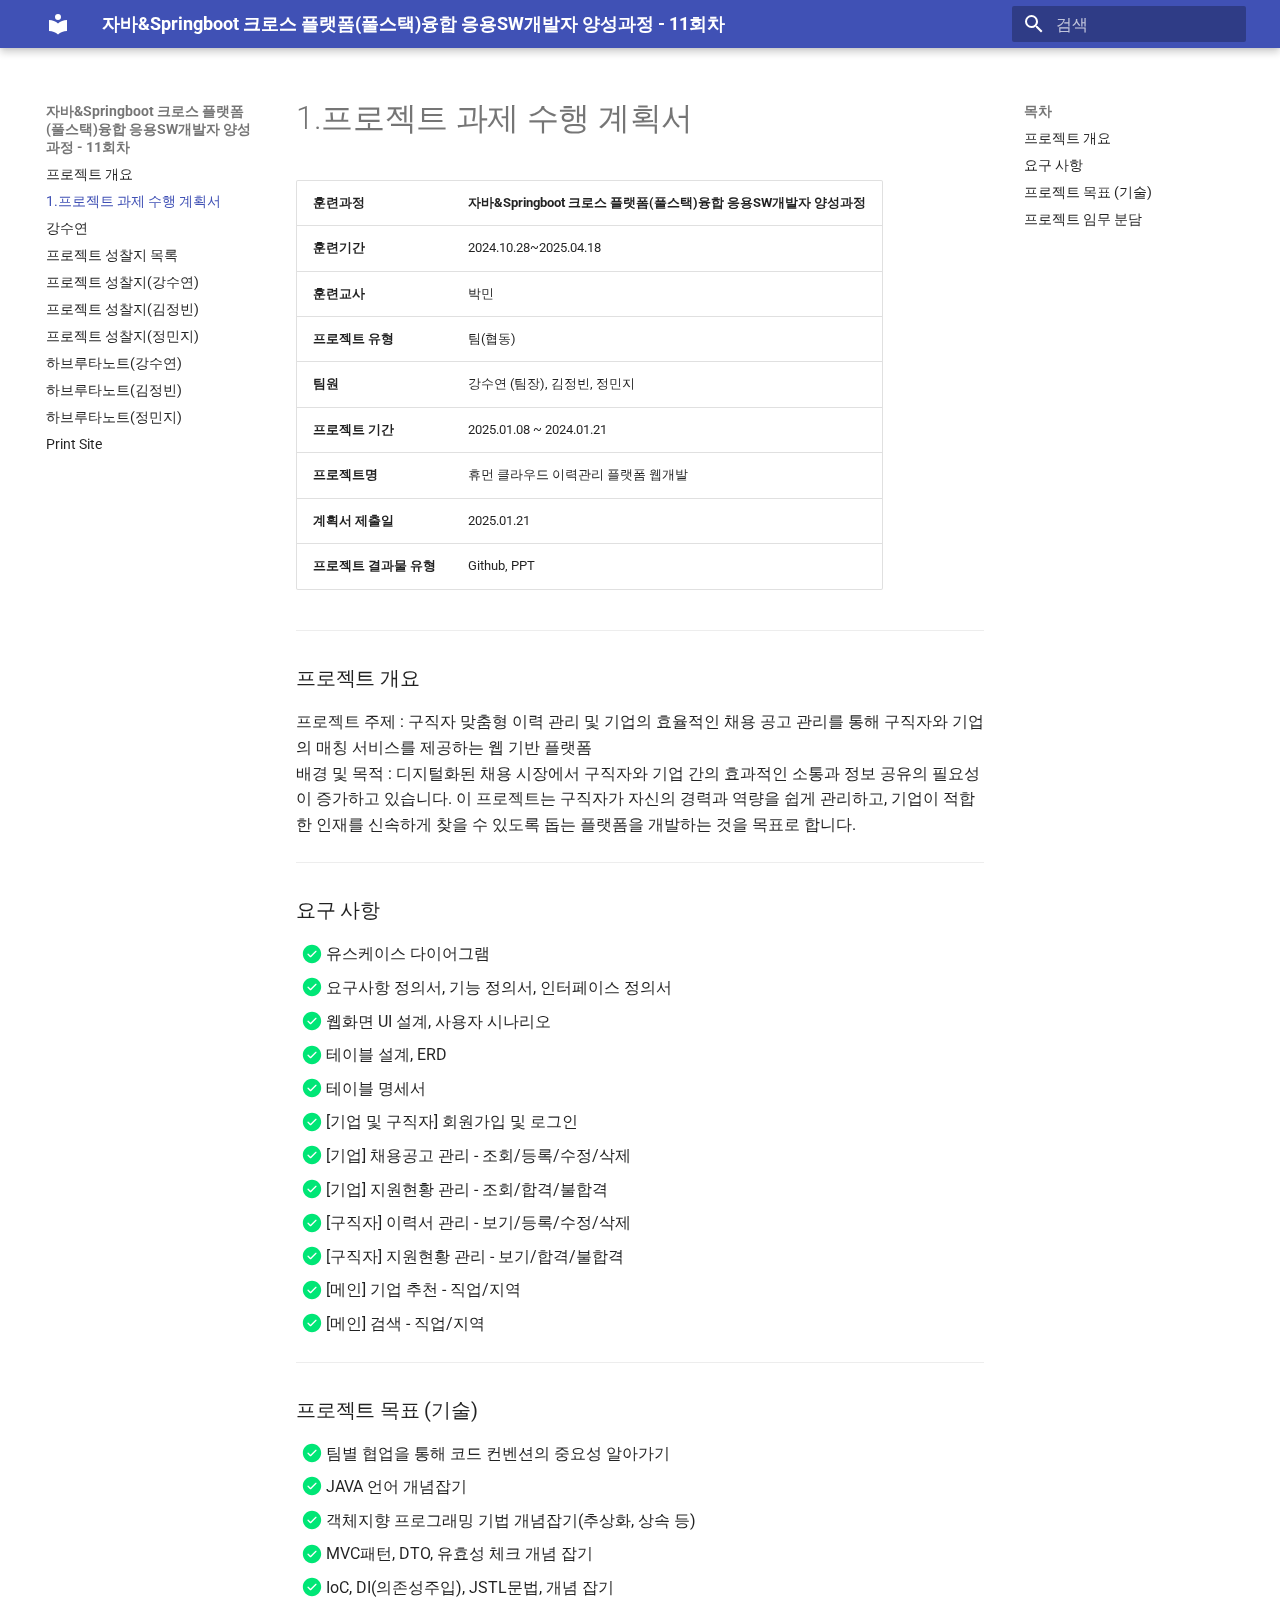
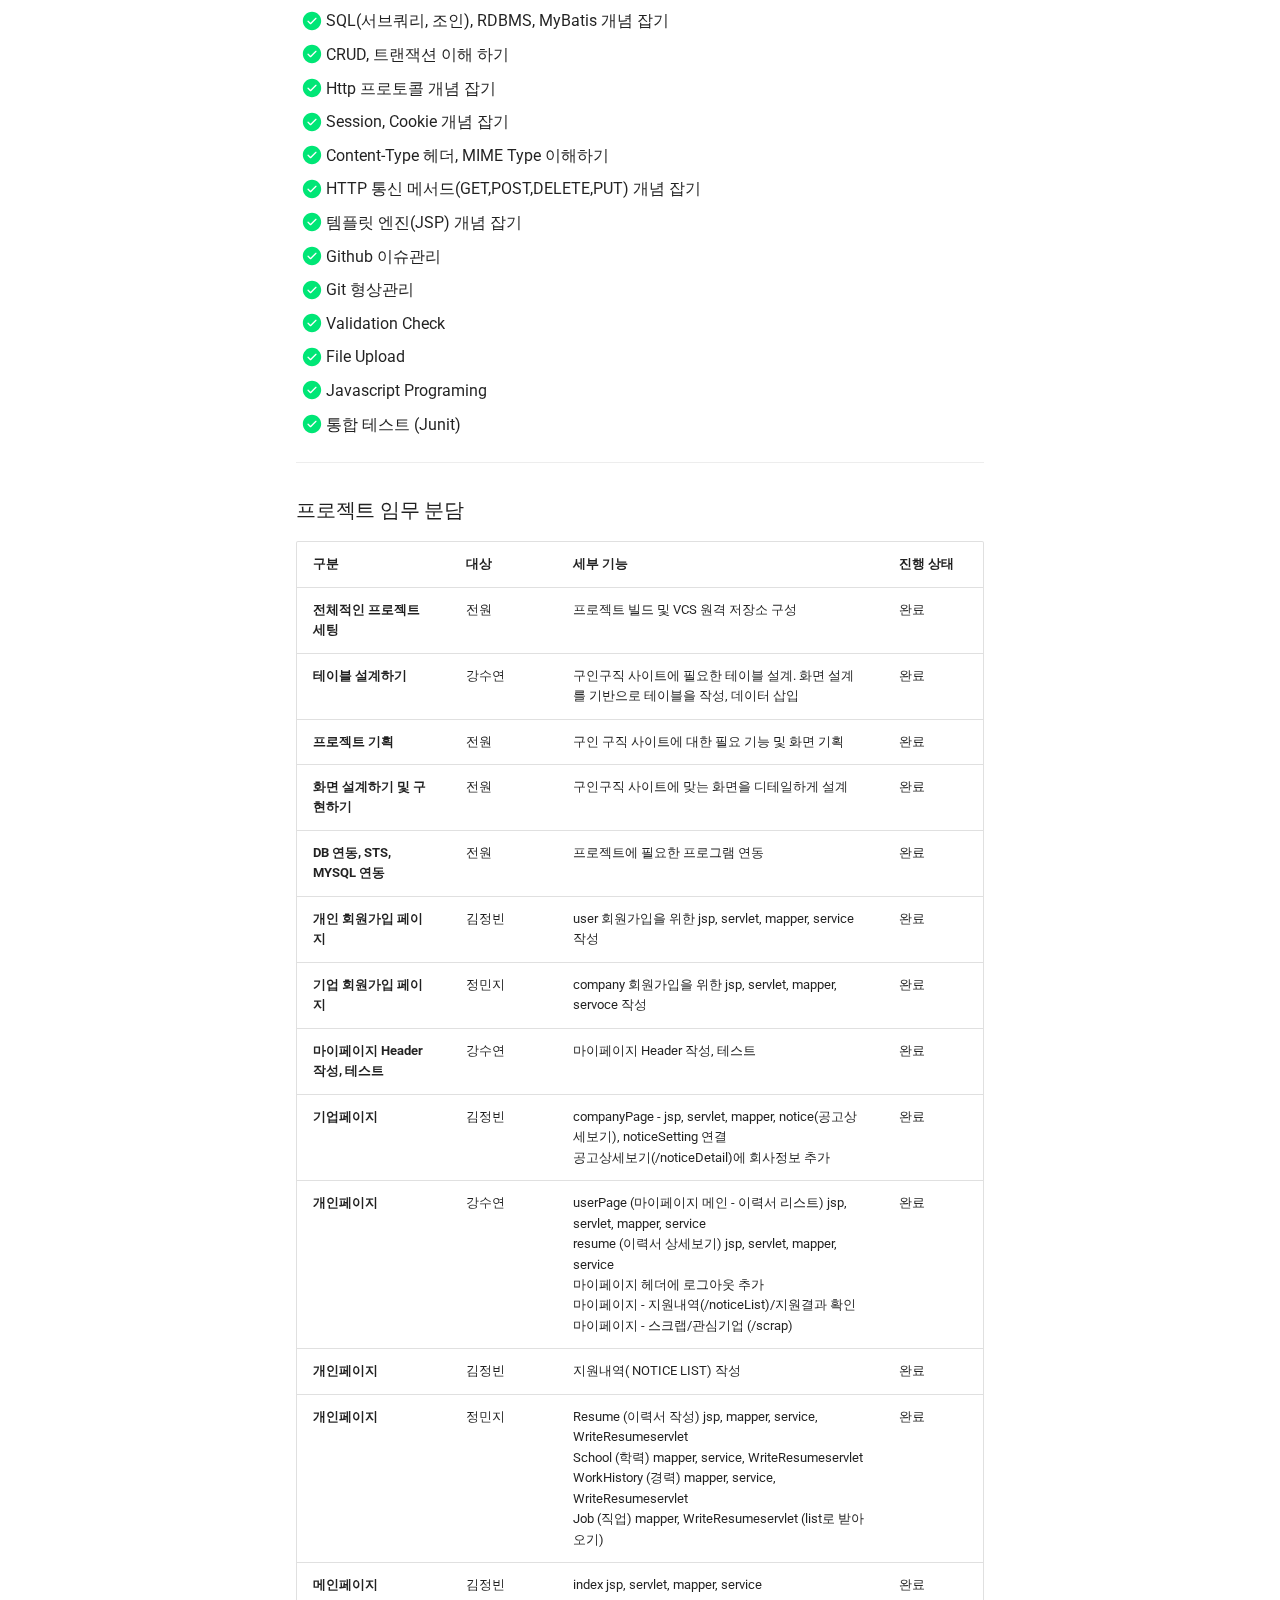
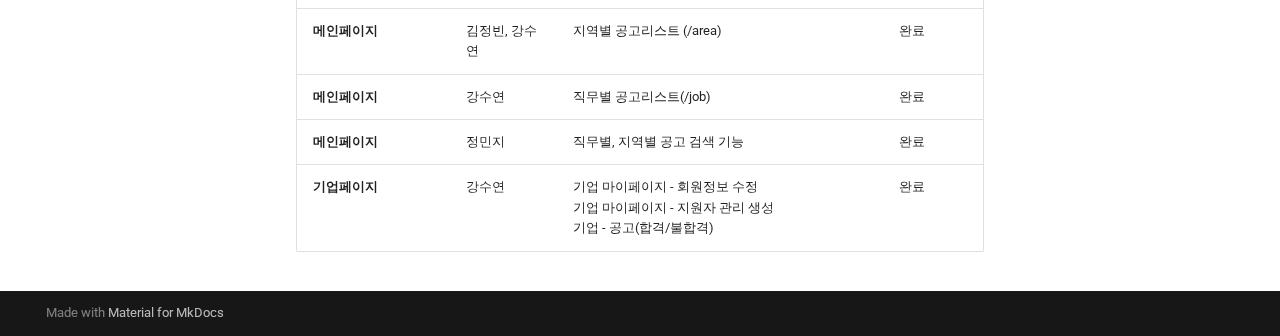
==== commit 22ef32de: "deploy: 9020bf455bd0a04e72ff52a5f145e0a06f048ea6" ====
--- a/1_프로젝트_과제_수행_계획서/index.html
+++ b/1_프로젝트_과제_수행_계획서/index.html
@@ -8,6 +8,8 @@
       
       
       
+      
+        <link rel="prev" href="..">
       
       
         <link rel="next" href="../2_%ED%95%98%EB%B8%8C%EB%A3%A8%ED%83%80_%EB%85%B8%ED%8A%B8_%EB%AA%A9%EB%A1%9D/">
@@ -200,6 +202,27 @@
       
   
   
+  
+  
+    <li class="md-nav__item">
+      <a href=".." class="md-nav__link">
+        
+  
+  <span class="md-ellipsis">
+    프로젝트 개요
+    
+  </span>
+  
+
+      </a>
+    </li>
+  
+
+    
+      
+      
+  
+  
     
   
   
@@ -327,27 +350,6 @@
   
   <span class="md-ellipsis">
     프로젝트 성찰지 목록
-    
-  </span>
-  
-
-      </a>
-    </li>
-  
-
-    
-      
-      
-  
-  
-  
-  
-    <li class="md-nav__item">
-      <a href="../Readme/" class="md-nav__link">
-        
-  
-  <span class="md-ellipsis">
-    프로젝트 개요
     
   </span>
   
